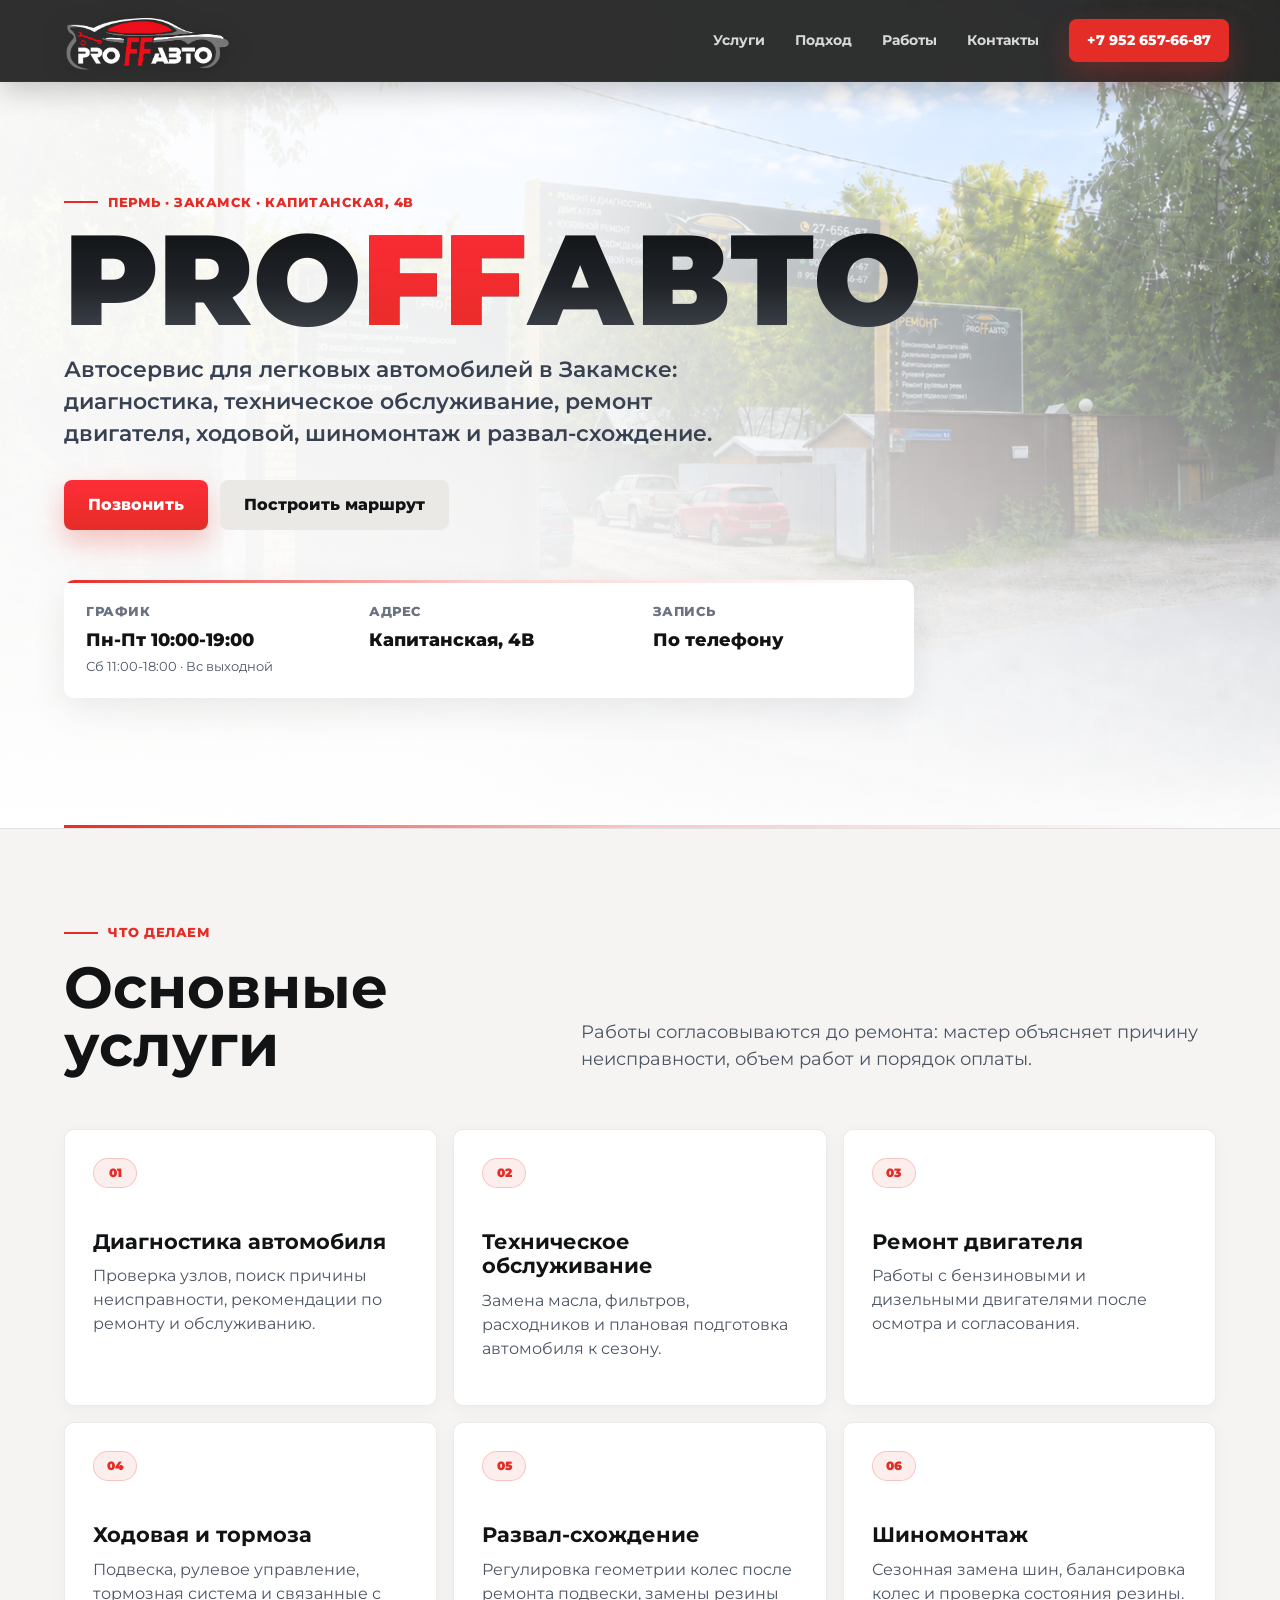
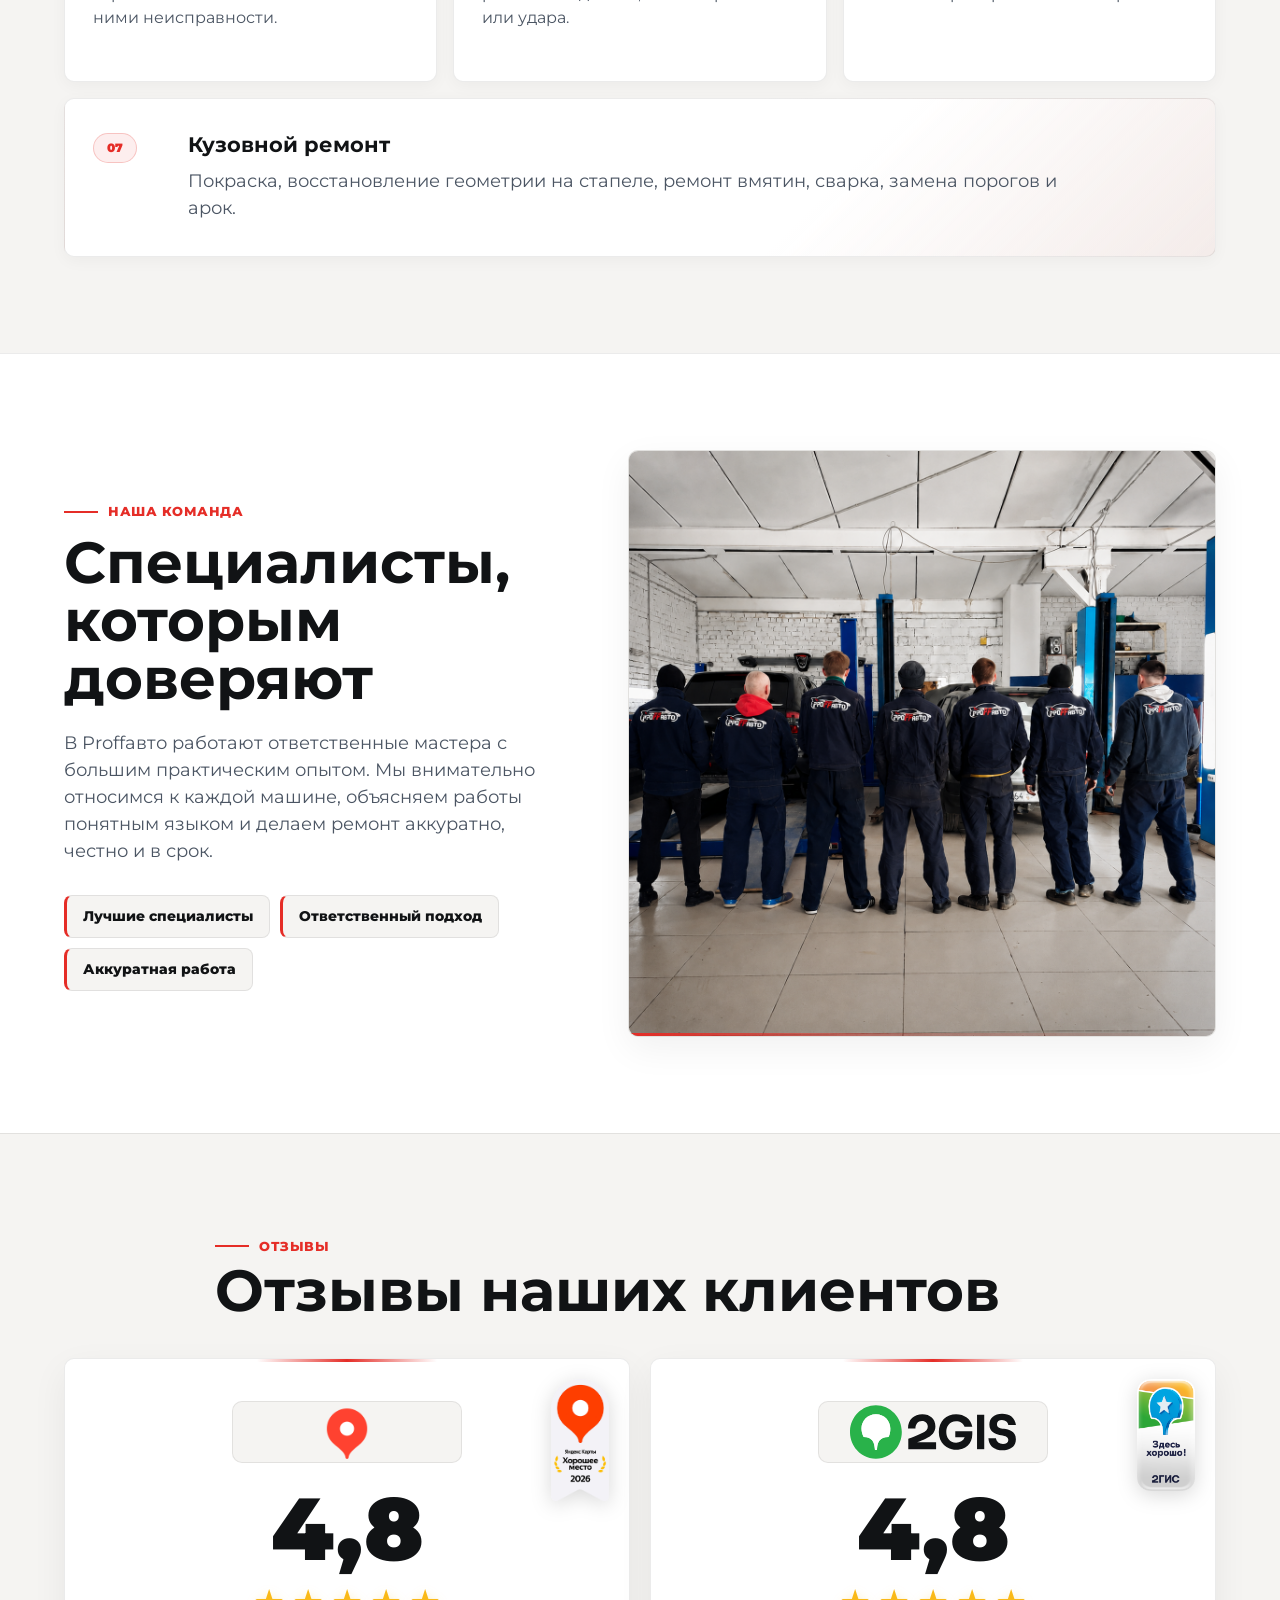
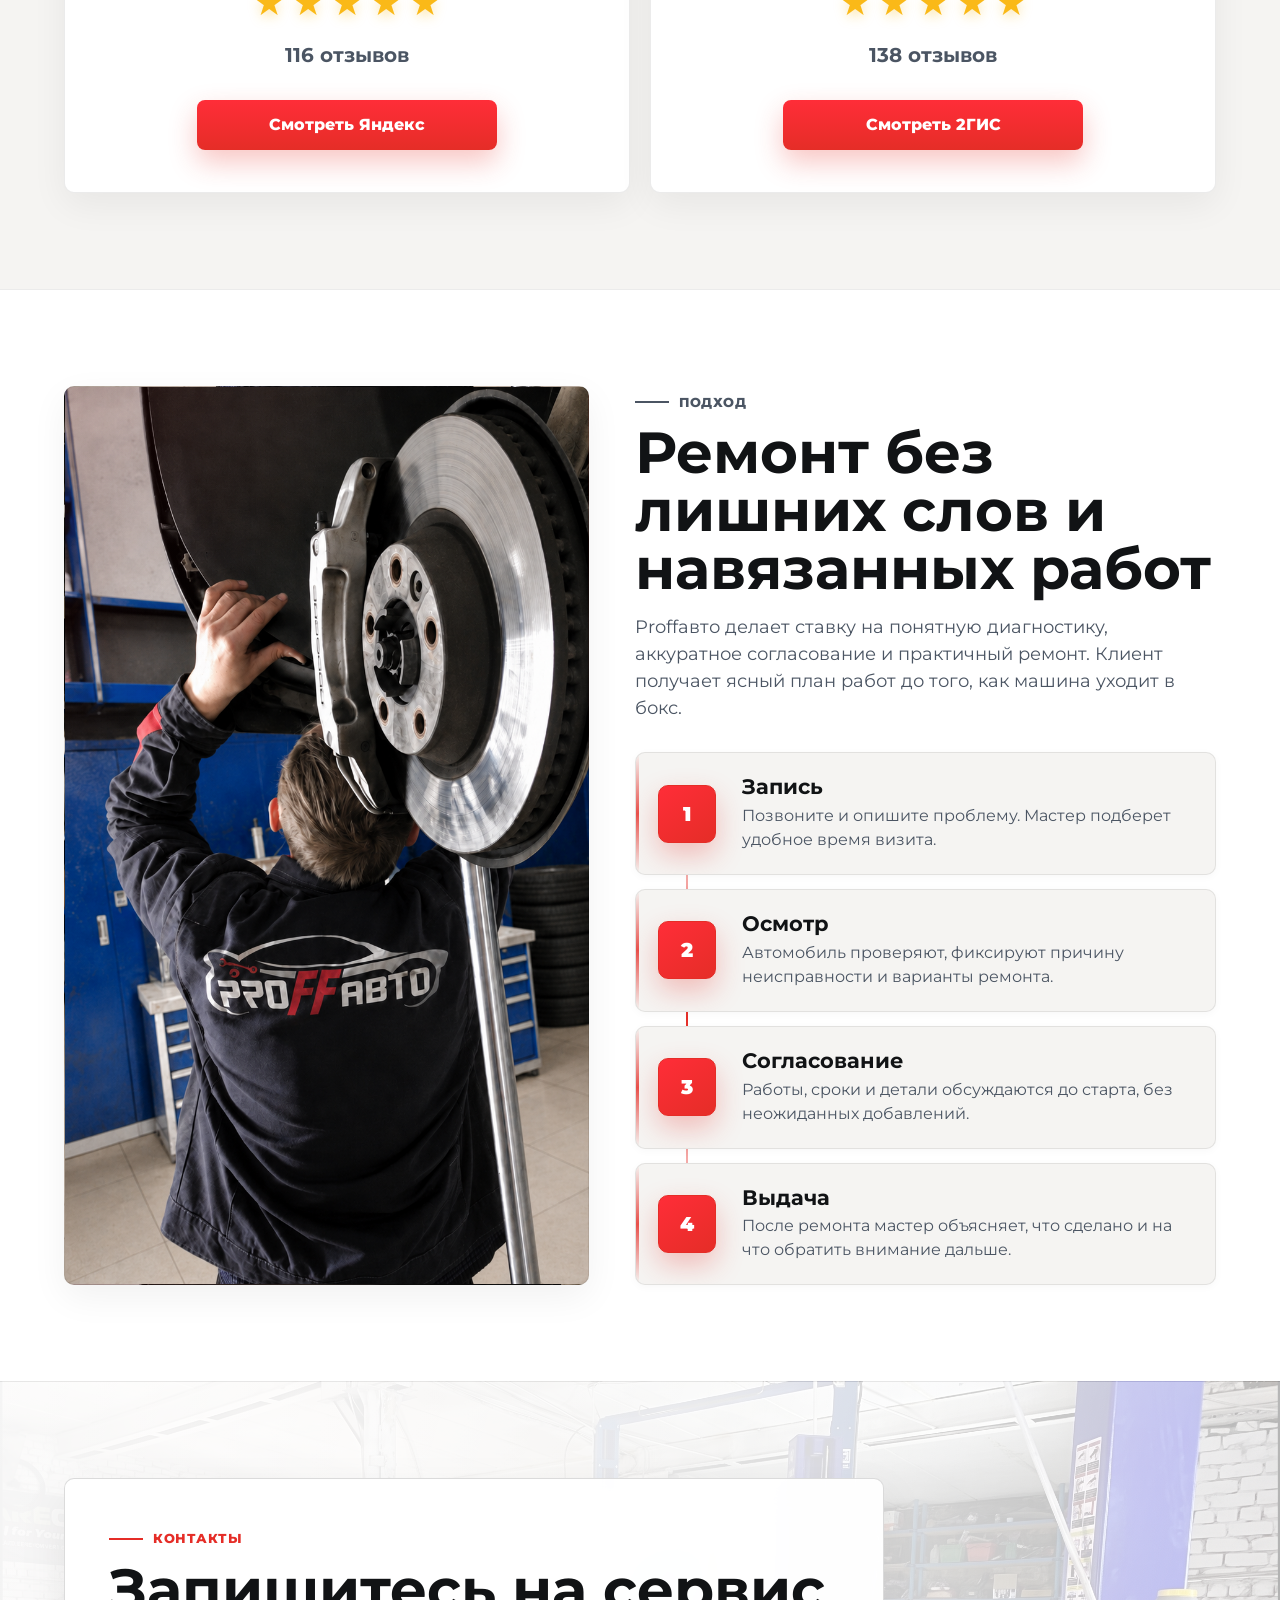
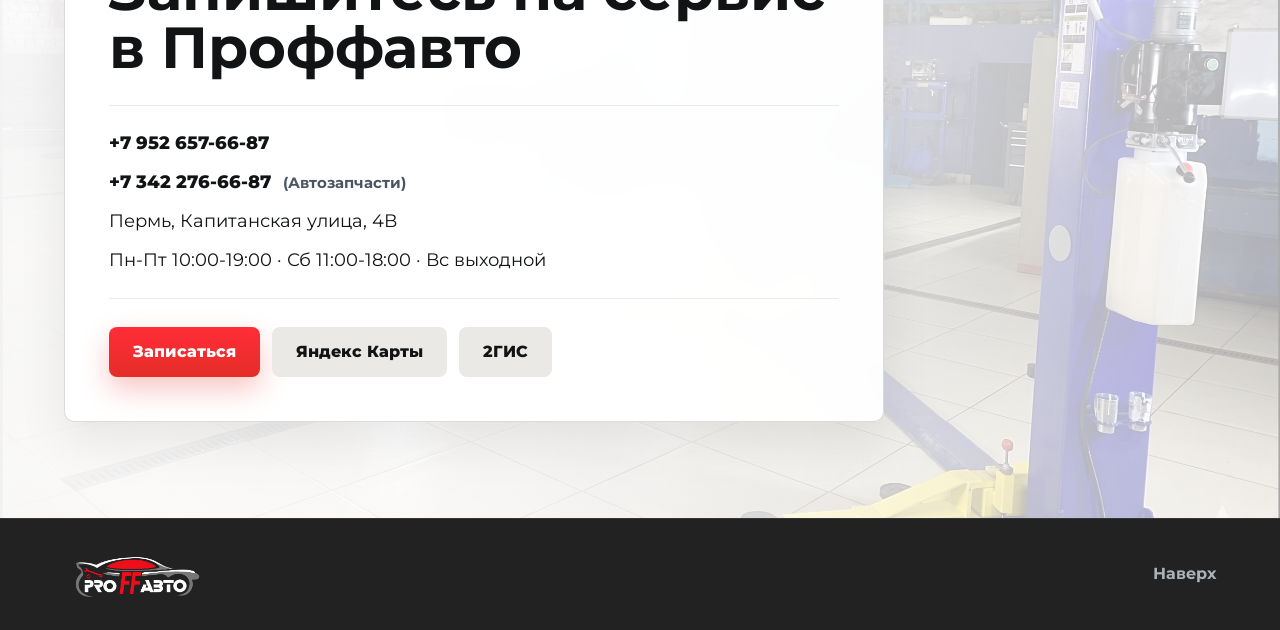
==== index.html @ 7d03cd02 "build: auto-update Yandex & 2GIS reviews" ====
<!DOCTYPE html>
<html lang="ru">
<head>
  <meta charset="UTF-8">
  <meta name="viewport" content="width=device-width, initial-scale=1.0">
  <meta name="description" content="Автосервис Proffавто в Закамске (ул. Капитанская, 4В). Диагностика, ТО, ремонт двигателя, ходовой, развал-схождение и шиномонтаж. Звоните: +7 952 657-66-87.">
  <meta name="theme-color" content="#222223">
  <link rel="preconnect" href="https://fonts.googleapis.com">
  <link rel="preconnect" href="https://fonts.gstatic.com" crossorigin>
  <link href="https://fonts.googleapis.com/css2?family=Montserrat:ital,wght@0,400;0,500;0,600;0,700;0,800;0,900;1,400&display=swap" rel="stylesheet">
  <link rel="preload" as="image" href="zaezd.png">
  <link rel="icon" type="image/png" sizes="512x512" href="favicon.png?v=2">
  <title>Proffавто – автосервис и ремонт автомобилей в Закамске, Пермь</title>
  <link rel="stylesheet" href="style.css?v=12">
</head>
<body>
  <header class="site-header" data-header>
    <a class="logo" href="#top" aria-label="Proffauto на главную">
      <img class="logo-image" src="logo-transparent.png" alt="Proffавто">
    </a>

    <button class="nav-toggle" type="button" aria-expanded="false" aria-controls="main-nav" data-nav-toggle>
      <span></span>
      <span></span>
      <span></span>
    </button>

    <nav class="main-nav" id="main-nav" data-nav>
      <a href="#services">Услуги</a>
      <a href="#about">Подход</a>
      <a href="works.html">Работы</a>
      <a href="#contacts">Контакты</a>
      <a class="nav-phone" href="tel:+79526576687">+7 952 657-66-87</a>
    </nav>
  </header>

  <main id="top">
    <section class="hero">
      <div class="hero-media" aria-hidden="true"></div>
      <div class="hero-overlay"></div>

      <div class="hero-content">
        <p class="eyebrow">Пермь · Закамск · Капитанская, 4В</p>
        <div class="hero-title" aria-hidden="true">PRO<span class="hero-ff">FF</span>АВТО</div>
        <h1 class="hero-lead">Автосервис для легковых автомобилей в Закамске: диагностика, техническое обслуживание, ремонт двигателя, ходовой, шиномонтаж и развал-схождение.</h1>

        <div class="hero-actions">
          <a class="btn btn-primary" href="tel:+79526576687">Позвонить</a>
          <a class="btn btn-secondary" href="https://yandex.com/maps/org/proffauto/19250466593/?ll=56.021358%2C58.025476&z=16" target="_blank" rel="noreferrer" aria-haspopup="dialog" aria-expanded="false" data-route-trigger>Построить маршрут</a>
        </div>

        <div class="hero-info" aria-label="Краткая информация">
          <div>
            <span>График</span>
            <strong>Пн-Пт 10:00-19:00</strong>
            <small>Сб 11:00-18:00 · Вс выходной</small>
          </div>
          <div>
            <span>Адрес</span>
            <strong>Капитанская, 4В</strong>
          </div>
          <div>
            <span>Запись</span>
            <strong>По телефону</strong>
          </div>
        </div>
      </div>
    </section>

    <section class="section services-section" id="services">
      <div class="section-heading">
        <p class="eyebrow">Что делаем</p>
        <h2>Основные услуги</h2>
        <p>Работы согласовываются до ремонта: мастер объясняет причину неисправности, объем работ и порядок оплаты.</p>
      </div>

      <div class="services-grid">
        <article class="service-card">
          <span class="service-number">01</span>
          <h3>Диагностика автомобиля</h3>
          <p>Проверка узлов, поиск причины неисправности, рекомендации по ремонту и обслуживанию.</p>
        </article>
        <article class="service-card">
          <span class="service-number">02</span>
          <h3>Техническое обслуживание</h3>
          <p>Замена масла, фильтров, расходников и плановая подготовка автомобиля к сезону.</p>
        </article>
        <article class="service-card">
          <span class="service-number">03</span>
          <h3>Ремонт двигателя</h3>
          <p>Работы с бензиновыми и дизельными двигателями после осмотра и согласования.</p>
        </article>
        <article class="service-card">
          <span class="service-number">04</span>
          <h3>Ходовая и тормоза</h3>
          <p>Подвеска, рулевое управление, тормозная система и связанные с ними неисправности.</p>
        </article>
        <article class="service-card">
          <span class="service-number">05</span>
          <h3>Развал-схождение</h3>
          <p>Регулировка геометрии колес после ремонта подвески, замены резины или удара.</p>
        </article>
        <article class="service-card">
          <span class="service-number">06</span>
          <h3>Шиномонтаж</h3>
          <p>Сезонная замена шин, балансировка колес и проверка состояния резины.</p>
        </article>
        <article class="service-card service-card-wide">
          <span class="service-number">07</span>
          <div class="service-content">
            <h3>Кузовной ремонт</h3>
            <p>Покраска, восстановление геометрии на стапеле, ремонт вмятин, сварка, замена порогов и арок.</p>
          </div>
        </article>
      </div>
    </section>

    <section class="section team-section" id="team">
      <div class="team-wrap">
        <div class="team-content">
          <p class="eyebrow">Наша команда</p>
          <h2>Специалисты, которым доверяют</h2>
          <p>В Proffавто работают ответственные мастера с большим практическим опытом. Мы внимательно относимся к каждой машине, объясняем работы понятным языком и делаем ремонт аккуратно, честно и в срок.</p>

          <div class="team-points" aria-label="Преимущества команды">
            <span>Лучшие специалисты</span>
            <span>Ответственный подход</span>
            <span>Аккуратная работа</span>
          </div>
        </div>

        <figure class="team-photo">
          <img src="команда.png" alt="Команда автосервиса Proffавто" loading="lazy" decoding="async">
        </figure>
      </div>
    </section>

    <section class="section reviews-section" id="reviews" aria-labelledby="reviews-title">
      <div class="section-heading compact">
        <p class="eyebrow">Отзывы</p>
        <h2 id="reviews-title">Отзывы наших клиентов</h2>
      </div>

      <div class="reviews-grid">
        <article class="review-card" data-review-card="yandex">
          <div class="good-place-badge" title="Хорошее место 2026 по версии Яндекс Карт">
            <img src="gutplace.png?v=1" alt="Хорошее место 2026" width="55" height="116" loading="lazy" decoding="async">
          </div>
          <div class="review-service yandex-logo" aria-label="Яндекс">
            <img src="yalogo.png" width="58" height="58" alt="Яндекс" loading="lazy" decoding="async">
          </div>
          <strong class="review-rating" data-review-rating>4,8</strong>
          <div class="review-stars" aria-label="Оценка 4,8 из 5" data-review-stars>
            <span>★</span>
            <span>★</span>
            <span>★</span>
            <span>★</span>
            <span>★</span>
          </div>
          <p data-review-count>116 отзывов</p>
          <a class="btn btn-primary" href="https://yandex.com/maps/org/proffauto/19250466593/?ll=56.021358%2C58.025476&z=16" target="_blank" rel="noreferrer">Смотреть Яндекс</a>
        </article>

        <article class="review-card" data-review-card="2gis">
          <div class="good-place-badge" title="Здесь хорошо 2ГИС">
            <img src="zdesgut.png?v=1" alt="Здесь хорошо 2ГИС" width="55" height="106" loading="lazy" decoding="async">
          </div>
          <div class="review-service two-gis-logo" aria-label="2ГИС">
            <img src="2gis.svg?v=2" width="190" height="62" alt="2ГИС" loading="lazy" decoding="async">
          </div>
          <strong class="review-rating" data-review-rating>4,8</strong>
          <div class="review-stars" aria-label="Оценка 4,9 из 5" data-review-stars>
            <span>★</span>
            <span>★</span>
            <span>★</span>
            <span>★</span>
            <span>★</span>
          </div>
          <p data-review-count>138 отзывов</p>
          <a class="btn btn-primary" href="https://go.2gis.com/cyw1y" target="_blank" rel="noreferrer">Смотреть 2ГИС</a>
        </article>
      </div>
    </section>

    <section class="section split-section" id="about">
      <div class="image-panel" aria-label="Рабочая зона автосервиса"></div>
      <div class="content-panel">
        <p class="eyebrow">Подход</p>
        <h2>Ремонт без лишних слов и навязанных работ</h2>
        <p>Proffавто делает ставку на понятную диагностику, аккуратное согласование и практичный ремонт. Клиент получает ясный план работ до того, как машина уходит в бокс.</p>

        <div class="steps">
          <div class="step">
            <span>1</span>
            <div>
              <h3>Запись</h3>
              <p>Позвоните и опишите проблему. Мастер подберет удобное время визита.</p>
            </div>
          </div>
          <div class="step">
            <span>2</span>
            <div>
              <h3>Осмотр</h3>
              <p>Автомобиль проверяют, фиксируют причину неисправности и варианты ремонта.</p>
            </div>
          </div>
          <div class="step">
            <span>3</span>
            <div>
              <h3>Согласование</h3>
              <p>Работы, сроки и детали обсуждаются до старта, без неожиданных добавлений.</p>
            </div>
          </div>
          <div class="step">
            <span>4</span>
            <div>
              <h3>Выдача</h3>
              <p>После ремонта мастер объясняет, что сделано и на что обратить внимание дальше.</p>
            </div>
          </div>
        </div>
      </div>
    </section>

    <section class="section contact-section" id="contacts">
      <div class="contact-card">
        <p class="eyebrow">Контакты</p>
        <h2>Запишитесь на сервис в Проффавто</h2>

        <div class="contact-lines">
          <a href="tel:+79526576687">+7 952 657-66-87</a>
          <span class="contact-phone-line">
            <a href="tel:+73422766687">+7 342 276-66-87</a>
            <span class="contact-phone-note">(Автозапчасти)</span>
          </span>
          <span>Пермь, Капитанская улица, 4В</span>
          <span>Пн-Пт 10:00-19:00 · Сб 11:00-18:00 · Вс выходной</span>
        </div>

        <div class="contact-actions">
          <a class="btn btn-primary" href="tel:+79526576687">Записаться</a>
          <a class="btn btn-secondary" href="https://yandex.com/maps/org/proffauto/19250466593/?ll=56.021358%2C58.025476&z=16" target="_blank" rel="noreferrer">Яндекс Карты</a>
          <a class="btn btn-secondary" href="https://go.2gis.com/cyw1y" target="_blank" rel="noreferrer">2ГИС</a>
        </div>
      </div>
    </section>
  </main>

  <div class="route-modal" hidden data-route-modal>
    <div class="route-backdrop" data-route-close></div>
    <section class="route-dialog" role="dialog" aria-modal="true" aria-labelledby="route-title" tabindex="-1" data-route-dialog>
      <button class="route-close" type="button" aria-label="Закрыть выбор карт" data-route-close>×</button>
      <p class="eyebrow">Маршрут</p>
      <h2 id="route-title">В каких картах построить маршрут?</h2>

      <div class="route-options">
        <a class="btn btn-secondary route-option" href="https://go.2gis.com/cyw1y" target="_blank" rel="noreferrer" data-route-link>2ГИС</a>
        <a class="btn btn-secondary route-option" href="https://yandex.com/maps/org/proffauto/19250466593/?ll=56.021358%2C58.025476&z=16" target="_blank" rel="noreferrer" data-route-link>Яндекс Карты</a>
      </div>
    </section>
  </div>

  <footer class="site-footer">
    <span class="footer-brand">
      <img src="logo-transparent.png" alt="Proffавто">
    </span>
    <a href="#top">Наверх</a>
  </footer>

  <script src="script.js"></script>
  <script src="tracker.js?v=2" defer></script>
</body>
</html>
---- style.css ----
/* ==========================================================================
   PROFFАВТО — Светлая тема (стилистика GrafitAuto / grafitauto.ru)
   ========================================================================== */

:root {
  --bg: #f5f4f2;
  --bg-2: #ffffff;
  --surface: rgba(255, 255, 255, 0.95);
  --surface-solid: #ffffff;
  --surface-2: #fcfbf9;
  --text: #111315;
  --muted: #4b5563;
  --muted-2: #6b7280;
  --line: rgba(0, 0, 0, 0.08);
  --line-strong: rgba(0, 0, 0, 0.14);
  --red: #e52d27;
  --red-dark: #c41f1a;
  --red-soft: rgba(229, 45, 39, 0.08);
  --yellow: #fab918;
  --highlight: #22252a;
  --steel: #64748b;
  --white-soft: #f8f9fa;
  --shadow: 0 12px 36px rgba(0, 0, 0, 0.06);
  --shadow-sm: 0 4px 16px rgba(0, 0, 0, 0.04);
  --shadow-red: 0 12px 28px rgba(229, 45, 39, 0.28);
  --button-radius: 8px;
  --card-radius: 10px;
  --max-width: 1320px;
}

* {
  box-sizing: border-box;
}

html {
  scroll-behavior: smooth;
  scroll-padding-top: 90px;
  overflow-x: hidden;
}

body {
  margin: 0;
  min-width: 320px;
  overflow-x: hidden;
  background-color: var(--bg);
  color: var(--text);
  font-family: 'Montserrat', Inter, Arial, Helvetica, sans-serif;
  line-height: 1.5;
  text-rendering: optimizeLegibility;
}

body.nav-open,
body.route-modal-open {
  overflow: hidden;
}

a {
  color: inherit;
  text-decoration: none;
}

button,
input,
textarea {
  font: inherit;
}

img {
  max-width: 100%;
}

/* ==========================================================================
   Шапка сайта (Site Header) — Темный графит в цвет футера (#222223)
   ========================================================================== */

.site-header {
  position: fixed;
  z-index: 20;
  top: 0;
  left: 0;
  right: 0;
  display: flex;
  align-items: center;
  justify-content: space-between;
  gap: 24px;
  min-height: 78px;
  padding: 10px clamp(18px, 4vw, 64px);
  background: rgba(34, 34, 35, 0.94);
  border-bottom: 1px solid #333436;
  backdrop-filter: blur(20px);
  -webkit-backdrop-filter: blur(20px);
  box-shadow: 0 8px 30px rgba(0, 0, 0, 0.22);
  transition: min-height 0.2s ease, border-color 0.2s ease, background 0.2s ease, box-shadow 0.2s ease;
}

.site-header.is-scrolled {
  min-height: 68px;
  background: rgba(30, 30, 31, 0.98);
  border-bottom-color: rgba(255, 255, 255, 0.12);
  box-shadow: 0 12px 36px rgba(0, 0, 0, 0.35);
}

.logo {
  display: inline-flex;
  align-items: center;
  min-width: max-content;
  outline-offset: 8px;
}

.logo-image {
  display: block;
  width: 184px;
  height: auto;
  filter: drop-shadow(0 4px 12px rgba(0, 0, 0, 0.3));
}

.main-nav {
  display: flex;
  align-items: center;
  gap: 30px;
  color: rgba(255, 255, 255, 0.82);
  font-size: 14px;
  font-weight: 700;
}

.main-nav a {
  position: relative;
  outline-offset: 8px;
  transition: color 0.18s ease;
}

.main-nav a:not(.nav-phone)::after {
  content: "";
  position: absolute;
  left: 0;
  right: 0;
  bottom: -9px;
  height: 2px;
  background: var(--red);
  transform: scaleX(0);
  transform-origin: left;
  transition: transform 0.2s ease;
}

.main-nav a:hover,
.main-nav a:focus-visible {
  color: #ffffff;
}

.main-nav a:not(.nav-phone):hover::after,
.main-nav a:not(.nav-phone):focus-visible::after {
  transform: scaleX(1);
}

.main-nav a.is-active,
.main-nav a.is-active:focus-visible {
  color: #ffffff;
}

.main-nav a.is-active:not(.nav-phone)::after {
  transform: scaleX(1);
}

.nav-phone {
  padding: 11px 18px;
  background: var(--red);
  border: none;
  border-radius: var(--button-radius);
  color: #ffffff;
  font-weight: 800;
  box-shadow: var(--shadow-red);
  transition: background 0.2s ease, transform 0.2s ease, box-shadow 0.2s ease;
}

.nav-phone:hover,
.nav-phone:focus-visible {
  background: var(--red-dark);
  color: #ffffff !important;
  transform: translateY(-1px);
  box-shadow: 0 8px 24px rgba(229, 45, 39, 0.4);
}

.nav-toggle {
  display: none;
  width: 44px;
  height: 44px;
  padding: 10px;
  background: rgba(255, 255, 255, 0.08);
  border: 1px solid rgba(255, 255, 255, 0.16);
  border-radius: 8px;
  cursor: pointer;
}

.nav-toggle span {
  display: block;
  height: 2px;
  margin: 5px 0;
  background: #ffffff;
  transition: transform 0.2s ease, opacity 0.2s ease;
}

/* ==========================================================================
   Первый экран (Hero)
   ========================================================================== */

.hero {
  position: relative;
  min-height: clamp(760px, 92vh, 980px);
  display: grid;
  align-items: end;
  overflow: hidden;
  padding: 118px clamp(18px, 5vw, 72px) 72px;
  background-color: #ffffff;
}

.hero-media,
.image-panel {
  background-color: #e5e7eb;
  background-image:
    linear-gradient(125deg, rgba(229, 45, 39, 0.1), transparent 30%),
    url("zaezd.png");
  background-position: center;
  background-size: cover;
}

.image-panel {
  background-image:
    linear-gradient(125deg, rgba(229, 45, 39, 0.1), transparent 30%),
    url("work.jpeg");
}

.hero-media {
  position: absolute;
  inset: 0;
  transform: scale(1.03);
  filter: contrast(1.04) brightness(1.02);
}

.hero-overlay {
  position: absolute;
  inset: 0;
  background:
    linear-gradient(100deg, rgba(255, 255, 255, 0.97) 0%, rgba(255, 255, 255, 0.92) 42%, rgba(255, 255, 255, 0.5) 82%, rgba(255, 255, 255, 0.28) 100%),
    linear-gradient(0deg, rgba(255, 255, 255, 0.96) 0%, rgba(255, 255, 255, 0.5) 30%, transparent 65%);
}

.hero::before {
  display: none;
}

.hero::after {
  content: "";
  position: absolute;
  left: clamp(18px, 5vw, 72px);
  right: clamp(18px, 5vw, 72px);
  bottom: 0;
  height: 3px;
  background: linear-gradient(90deg, var(--red), rgba(229, 45, 39, 0.25), transparent);
}

.hero-content {
  position: relative;
  z-index: 1;
  width: min(930px, 100%);
  transform: translateY(-58px);
}

.eyebrow {
  display: inline-flex;
  align-items: center;
  gap: 10px;
  margin: 0 0 14px;
  color: var(--red);
  font-size: 13px;
  font-weight: 800;
  letter-spacing: 0.5px;
  line-height: 1.2;
  text-transform: uppercase;
}

.eyebrow::before {
  content: "";
  width: 34px;
  height: 2px;
  background: currentColor;
}

h1,
h2,
h3,
p {
  margin-top: 0;
}

.hero-title {
  margin-bottom: 20px;
  font-size: 128px;
  font-weight: 900;
  line-height: 0.86;
  letter-spacing: 0;
  text-transform: uppercase;
  background: linear-gradient(180deg, #111315 0%, #202429 55%, #3d4349 100%);
  background-clip: text;
  -webkit-background-clip: text;
  color: transparent;
  -webkit-text-fill-color: transparent;
  text-shadow: none;
}

.hero-title .hero-ff {
  background: linear-gradient(180deg, #ff2a37 0%, var(--red) 100%);
  background-clip: text;
  -webkit-background-clip: text;
  color: transparent;
  -webkit-text-fill-color: transparent;
}

h2 {
  margin-bottom: 16px;
  color: var(--text);
  font-size: 58px;
  line-height: 1;
  letter-spacing: 0;
  overflow-wrap: break-word;
}

h3 {
  margin-bottom: 10px;
  color: var(--text);
  font-size: 21px;
  line-height: 1.18;
  letter-spacing: 0;
}

.hero-lead {
  width: min(700px, 100%);
  margin-bottom: 30px;
  color: #374151;
  font-size: 22px;
  font-weight: 600;
  line-height: 1.45;
}

.hero-actions,
.contact-actions {
  display: flex;
  flex-wrap: wrap;
  gap: 12px;
}

/* ==========================================================================
   Кнопки (Buttons)
   ========================================================================== */

.btn {
  position: relative;
  display: inline-flex;
  align-items: center;
  justify-content: center;
  min-height: 50px;
  padding: 13px 24px;
  overflow: hidden;
  border: none;
  border-radius: var(--button-radius);
  cursor: pointer;
  font-weight: 800;
  isolation: isolate;
  outline: none;
  transition: transform 0.18s ease, background 0.18s ease, box-shadow 0.18s ease, color 0.18s ease;
}

.btn::before {
  content: "";
  position: absolute;
  z-index: -1;
  inset: 0;
  background: linear-gradient(110deg, transparent 0%, rgba(255, 255, 255, 0.28) 48%, transparent 100%);
  transform: translateX(-115%);
  transition: transform 0.45s ease;
}

.btn:hover,
.btn:focus-visible {
  transform: translateY(-2px);
}

.btn:hover::before,
.btn:focus-visible::before {
  transform: translateX(115%);
}

.btn-primary {
  border: none;
  background: linear-gradient(180deg, #ff2d38, var(--red));
  color: #ffffff;
  box-shadow: var(--shadow-red);
}

.btn-primary:hover,
.btn-primary:focus-visible {
  border: none;
  background: linear-gradient(180deg, #ff3c46, var(--red-dark));
  box-shadow: 0 16px 36px rgba(229, 45, 39, 0.35);
  color: #ffffff;
}

.btn-secondary {
  border: none;
  background: #ebe9e5;
  color: #111315;
  box-shadow: none;
}

.btn-secondary:hover,
.btn-secondary:focus-visible {
  border: none;
  color: var(--red);
  background: #e2e0dc;
  box-shadow: 0 4px 14px rgba(0, 0, 0, 0.08);
}

.hero-info {
  position: relative;
  display: grid;
  grid-template-columns: repeat(3, minmax(0, 1fr));
  gap: 0;
  width: min(850px, 100%);
  margin-top: 50px;
  overflow: hidden;
  border: none;
  border-radius: var(--card-radius);
  background: #ffffff;
  box-shadow: 0 12px 36px rgba(0, 0, 0, 0.08);
}

.hero-info::before {
  content: "";
  position: absolute;
  z-index: 2;
  top: 0;
  left: 0;
  right: 0;
  height: 3px;
  background: linear-gradient(90deg, var(--red), rgba(229, 45, 39, 0.2), transparent);
}

.hero-info div {
  min-height: 100px;
  padding: 22px;
  background: #ffffff;
}

.hero-info span {
  display: block;
  color: var(--muted-2);
  font-size: 13px;
  font-weight: 800;
  text-transform: uppercase;
  letter-spacing: 0.5px;
}

.hero-info strong {
  display: block;
  margin-top: 6px;
  color: var(--text);
  font-size: 18px;
  font-weight: 800;
}

.hero-info small {
  display: block;
  margin-top: 4px;
  color: var(--muted);
  font-size: 13px;
  line-height: 1.35;
}

/* ==========================================================================
   Секции и типографика
   ========================================================================== */

.section {
  position: relative;
  padding: 96px clamp(18px, 5vw, 72px);
}

.section-heading,
.services-grid,
.team-wrap,
.reviews-grid,
.work-comparison {
  width: min(var(--max-width), 100%);
  margin-right: auto;
  margin-left: auto;
}

.section-heading {
  display: grid;
  grid-template-columns: minmax(220px, 0.82fr) minmax(300px, 1.18fr);
  gap: 28px 76px;
  align-items: end;
  margin-bottom: 38px;
}

.section-heading .eyebrow {
  grid-column: 1 / -1;
  margin-bottom: -10px;
}

.section-heading p:not(.eyebrow) {
  color: var(--muted);
  font-size: 18px;
}

.section-heading.compact {
  display: block;
  width: min(850px, 100%);
}

.section-heading.compact .eyebrow {
  margin-bottom: 8px;
}

/* ==========================================================================
   Секция услуг (Services)
   ========================================================================== */

.services-section {
  background-color: var(--bg);
  border-top: 1px solid var(--line);
}

.services-section > *,
.reviews-section > * {
  position: relative;
  z-index: 1;
}

.services-grid {
  display: grid;
  grid-template-columns: repeat(3, minmax(0, 1fr));
  gap: 16px;
}

.service-card {
  position: relative;
  min-height: 260px;
  overflow: hidden;
  padding: 28px;
  background: #ffffff;
  border: 1px solid var(--line);
  border-radius: var(--card-radius);
  box-shadow: var(--shadow-sm);
  transition: transform 0.18s ease, border-color 0.18s ease, box-shadow 0.18s ease;
}

.service-card::before {
  content: "";
  position: absolute;
  top: 0;
  left: 0;
  right: 0;
  height: 3px;
  background: linear-gradient(90deg, var(--red), rgba(229, 45, 39, 0.2), transparent);
  opacity: 0;
  transition: opacity 0.18s ease;
}

.service-card:hover {
  transform: translateY(-4px);
  border-color: rgba(229, 45, 39, 0.35);
  box-shadow: 0 14px 38px rgba(0, 0, 0, 0.08);
}

.service-card:hover::before {
  opacity: 1;
}

.service-number {
  position: relative;
  z-index: 1;
  display: inline-grid;
  place-items: center;
  min-width: 44px;
  height: 30px;
  margin-bottom: 42px;
  color: var(--red);
  background: var(--red-soft);
  border: 1px solid rgba(229, 45, 39, 0.22);
  border-radius: 999px;
  font-size: 12px;
  font-weight: 900;
}

.service-card h3,
.service-card p,
.service-card .service-content {
  position: relative;
  z-index: 1;
}

.service-card p,
.content-panel p,
.step p {
  color: var(--muted);
}

.service-card-wide {
  grid-column: 1 / -1;
  display: grid;
  grid-template-columns: auto minmax(0, 1fr);
  gap: clamp(22px, 4vw, 54px);
  align-items: start;
  min-height: 0;
  padding-block: 34px;
  background: linear-gradient(135deg, #ffffff 65%, rgba(229, 45, 39, 0.04) 100%);
  border: 1px solid var(--line);
}

.service-card-wide .service-number {
  margin-bottom: 0;
}

.service-card-wide .service-content {
  max-width: 920px;
}

.service-card-wide p {
  margin-bottom: 0;
  font-size: 18px;
}

/* ==========================================================================
   Секция команды (Team)
   ========================================================================== */

.team-section {
  overflow: hidden;
  background-color: #ffffff;
  border-top: 1px solid var(--line);
}

.team-section > * {
  position: relative;
  z-index: 1;
}

.team-wrap {
  display: grid;
  grid-template-columns: minmax(300px, 0.92fr) minmax(360px, 1.08fr);
  gap: clamp(26px, 5vw, 72px);
  align-items: center;
}

.team-content {
  max-width: 640px;
}

.team-content h2 {
  margin-bottom: 22px;
}

.team-content > p:not(.eyebrow) {
  margin-bottom: 30px;
  color: var(--muted);
  font-size: 18px;
}

.team-points {
  display: flex;
  flex-wrap: wrap;
  gap: 10px;
}

.team-points span {
  display: inline-flex;
  align-items: center;
  min-height: 42px;
  padding: 10px 16px;
  background: var(--bg);
  border: 1px solid var(--line);
  border-left: 3px solid var(--red);
  border-radius: var(--button-radius);
  color: var(--text);
  font-size: 14px;
  font-weight: 800;
}

.team-photo {
  position: relative;
  min-height: 520px;
  margin: 0;
  overflow: hidden;
  background: var(--bg);
  border: 1px solid var(--line);
  border-radius: var(--card-radius);
  box-shadow: var(--shadow);
}

.team-photo::before {
  content: "";
  position: absolute;
  z-index: 1;
  inset: 0;
  background: linear-gradient(0deg, rgba(0, 0, 0, 0.15) 0%, transparent 40%);
  pointer-events: none;
}

.team-photo::after {
  content: "";
  position: absolute;
  z-index: 2;
  left: 0;
  right: 0;
  bottom: 0;
  height: 3px;
  background: linear-gradient(90deg, var(--red), rgba(229, 45, 39, 0.2), transparent);
}

.team-photo img {
  display: block;
  width: 100%;
  height: 100%;
  min-height: 520px;
  object-fit: cover;
}

/* ==========================================================================
   Секция отзывов (Reviews)
   ========================================================================== */

.reviews-section {
  background-color: var(--bg);
  border-top: 1px solid var(--line);
}

.reviews-grid {
  display: grid;
  grid-template-columns: repeat(2, minmax(0, 1fr));
  gap: 20px;
}

.review-card {
  position: relative;
  display: grid;
  justify-items: center;
  align-content: center;
  min-height: 405px;
  overflow: hidden;
  padding: clamp(26px, 4vw, 42px);
  background: #ffffff;
  border: 1px solid var(--line);
  border-radius: var(--card-radius);
  box-shadow: var(--shadow);
  text-align: center;
}

.review-card::before {
  content: "";
  position: absolute;
  top: 0;
  left: 50%;
  width: 180px;
  height: 3px;
  background: linear-gradient(90deg, transparent, var(--red), transparent);
  transform: translateX(-50%);
}

.good-place-badge {
  position: absolute;
  top: 20px;
  right: 20px;
  width: 58px;
  height: auto;
  z-index: 10;
  filter: drop-shadow(0 4px 10px rgba(0, 0, 0, 0.15));
  transition: transform 0.3s cubic-bezier(0.34, 1.56, 0.64, 1), filter 0.3s ease;
  cursor: pointer;
}

.good-place-badge:hover {
  transform: translateY(-3px) scale(1.08);
  filter: drop-shadow(0 8px 18px rgba(252, 60, 0, 0.3));
}

[data-review-card="2gis"] .good-place-badge:hover {
  filter: drop-shadow(0 8px 18px rgba(24, 193, 99, 0.3));
}

.good-place-badge img {
  display: block;
  width: 100%;
  height: auto;
  object-fit: contain;
}

.review-service {
  display: inline-flex;
  align-items: center;
  justify-content: center;
  width: 230px;
  max-width: 78%;
  height: 62px;
  margin-bottom: 26px;
  overflow: hidden;
  background: var(--bg);
  border: 1px solid var(--line);
  border-radius: var(--card-radius);
}

.review-service img {
  display: block;
  width: auto;
  height: 100%;
  max-width: 100%;
  object-fit: contain;
}

.yandex-logo img {
  width: 54px;
  height: 54px;
  max-width: 54px;
  max-height: 54px;
}

.two-gis-logo img {
  width: 182px;
  height: auto;
  max-height: 54px;
}

.review-rating {
  margin-bottom: 16px;
  color: var(--text);
  font-size: 88px;
  line-height: 0.9;
  font-weight: 900;
  text-shadow: none;
}

.review-stars {
  display: flex;
  gap: 7px;
  margin-bottom: 20px;
  color: var(--yellow);
  font-size: 36px;
  line-height: 1;
  text-shadow: 0 4px 12px rgba(250, 185, 24, 0.35);
}

.review-card p {
  margin-bottom: 30px;
  color: var(--muted);
  font-size: 20px;
  font-weight: 700;
}

.review-card .btn {
  width: min(300px, 100%);
}

/* ==========================================================================
   Секция «Подход» (Split / Steps)
   ========================================================================== */

.split-section {
  display: grid;
  grid-template-columns: minmax(320px, 0.95fr) minmax(320px, 1.05fr);
  gap: 46px;
  align-items: stretch;
  background-color: #ffffff;
  border-top: 1px solid var(--line);
}

.image-panel {
  min-height: 650px;
  border: 1px solid var(--line);
  border-radius: var(--card-radius);
  background-position: center left;
  box-shadow: var(--shadow);
}

.content-panel {
  align-self: center;
  max-width: 680px;
}

.content-panel > p:not(.eyebrow) {
  margin-bottom: 30px;
  font-size: 18px;
  color: var(--muted);
}

.steps {
  display: grid;
  position: relative;
  gap: 14px;
}

.steps::before {
  content: "";
  position: absolute;
  top: 28px;
  bottom: 28px;
  left: 51px;
  width: 2px;
  background: linear-gradient(180deg, rgba(229, 45, 39, 0), var(--red), rgba(229, 45, 39, 0));
}

.step {
  position: relative;
  display: grid;
  grid-template-columns: 66px 1fr;
  gap: 18px;
  align-items: center;
  min-height: 118px;
  overflow: hidden;
  padding: 22px 24px 22px 22px;
  background: var(--bg);
  border: 1px solid var(--line);
  border-radius: var(--card-radius);
  box-shadow: 0 2px 8px rgba(0, 0, 0, 0.03);
  transition: transform 0.18s ease, border-color 0.18s ease, box-shadow 0.18s ease;
}

.step::before {
  content: "";
  position: absolute;
  inset: 0 auto 0 0;
  width: 3px;
  background: linear-gradient(180deg, transparent, var(--red), transparent);
  opacity: 0.82;
}

.step:hover {
  transform: translateY(-2px);
  border-color: rgba(229, 45, 39, 0.34);
  box-shadow: 0 8px 24px rgba(0, 0, 0, 0.06);
}

.step span {
  position: relative;
  z-index: 1;
  display: grid;
  place-items: center;
  width: 58px;
  height: 58px;
  background: linear-gradient(145deg, #ff2d38, var(--red));
  border: 1px solid var(--red);
  border-radius: var(--card-radius);
  color: #ffffff;
  font-size: 20px;
  font-weight: 900;
  box-shadow: var(--shadow-red);
}

.step div {
  position: relative;
  z-index: 1;
}

.step h3,
.step p {
  margin-bottom: 0;
}

.step h3 {
  margin-bottom: 4px;
}

/* ==========================================================================
   Секция работ (Works: До / После)
   ========================================================================== */

.works-section {
  background:
    repeating-linear-gradient(135deg, rgba(0, 0, 0, 0.02) 0 1px, transparent 1px 18px),
    linear-gradient(180deg, #f5f4f2 0%, #ebeae6 52%, #f5f4f2 100%);
  color: var(--text);
  padding-top: 76px;
  padding-bottom: 76px;
  border-top: 1px solid var(--line);
}

.works-section .eyebrow {
  color: var(--red);
}

.works-section .section-heading p {
  color: var(--muted);
}

.work-comparison {
  --position: 50%;
  position: relative;
  width: min(1040px, 100%);
  max-height: 680px;
  aspect-ratio: 1195 / 896;
  overflow: hidden;
  isolation: isolate;
  border: 1px solid rgba(0, 0, 0, 0.12);
  border-radius: var(--card-radius);
  background: #111;
  box-shadow: 0 20px 50px rgba(0, 0, 0, 0.14);
}

.work-comparison::before {
  content: "";
  position: absolute;
  z-index: 2;
  inset: 0;
  border: 1px solid rgba(255, 255, 255, 0.28);
  pointer-events: none;
}

.comparison-image {
  position: absolute;
  inset: 0;
  display: block;
  width: 100%;
  height: 100%;
  object-fit: cover;
  pointer-events: none;
  user-select: none;
}

.comparison-after {
  clip-path: inset(0 0 0 var(--position));
}

.comparison-label {
  position: absolute;
  z-index: 3;
  top: 18px;
  display: inline-flex;
  align-items: center;
  min-height: 34px;
  padding: 7px 14px;
  background: rgba(17, 19, 21, 0.82);
  border: 1px solid rgba(255, 255, 255, 0.28);
  border-radius: var(--card-radius);
  color: #ffffff;
  font-size: 13px;
  font-weight: 800;
  text-transform: uppercase;
  backdrop-filter: blur(12px);
}

.comparison-label-before {
  left: 18px;
}

.comparison-label-after {
  right: 18px;
  background: rgba(229, 45, 39, 0.92);
}

.comparison-divider {
  position: absolute;
  z-index: 4;
  top: 0;
  bottom: 0;
  left: var(--position);
  width: 0;
  pointer-events: none;
}

.comparison-divider::before {
  content: "";
  position: absolute;
  top: 0;
  bottom: 0;
  left: -1px;
  width: 3px;
  background: #ffffff;
  box-shadow: 0 0 0 1px rgba(0, 0, 0, 0.18), 0 0 18px rgba(0, 0, 0, 0.4);
}

.comparison-handle {
  position: absolute;
  top: 50%;
  left: 0;
  display: grid;
  place-items: center;
  width: 54px;
  height: 54px;
  background: linear-gradient(180deg, #ff2631, var(--red));
  border: 3px solid #ffffff;
  border-radius: 50%;
  box-shadow: 0 12px 30px rgba(0, 0, 0, 0.3);
  transform: translate(-50%, -50%);
}

.comparison-handle::before,
.comparison-handle::after {
  content: "";
  position: absolute;
  width: 10px;
  height: 10px;
  border-top: 3px solid #ffffff;
  border-left: 3px solid #ffffff;
}

.comparison-handle::before {
  transform: translateX(-7px) rotate(-45deg);
}

.comparison-handle::after {
  transform: translateX(7px) rotate(135deg);
}

.comparison-range {
  position: absolute;
  z-index: 5;
  inset: 0;
  width: 100%;
  height: 100%;
  margin: 0;
  opacity: 0;
  cursor: ew-resize;
}

/* Стили отдельной страницы работ */
.works-page-section {
  padding-top: clamp(100px, 12vw, 130px);
  padding-bottom: 72px;
}

.works-page-header {
  width: min(var(--max-width), 100%);
  margin-left: auto;
  margin-right: auto;
  margin-bottom: 30px;
}

.breadcrumbs {
  display: inline-flex;
  align-items: center;
  gap: 8px;
  font-size: 13px;
  font-weight: 600;
  color: var(--muted-2);
  margin-bottom: 18px;
}

.breadcrumbs a {
  color: var(--muted);
  transition: color 0.16s ease;
}

.breadcrumbs a:hover {
  color: var(--red);
}

.breadcrumbs .sep {
  opacity: 0.45;
  user-select: none;
}

.breadcrumbs .current {
  color: var(--text);
}

.work-details-card {
  width: min(1040px, 100%);
  margin: 36px auto 0;
  background: var(--surface-solid);
  border: none;
  border-radius: var(--card-radius);
  padding: clamp(20px, 3.5vw, 36px);
  box-shadow: var(--shadow-sm);
}

.work-details-header {
  display: flex;
  flex-wrap: wrap;
  align-items: flex-start;
  justify-content: space-between;
  gap: 16px;
  margin-bottom: 20px;
  padding-bottom: 0;
  border-bottom: none;
}

.work-meta-tag {
  display: inline-block;
  font-size: 12px;
  font-weight: 700;
  text-transform: uppercase;
  letter-spacing: 0.08em;
  color: var(--red);
  margin-bottom: 6px;
}

.work-details-title {
  font-size: clamp(20px, 2.5vw, 24px);
  font-weight: 800;
  color: var(--text);
  margin: 0;
  line-height: 1.3;
}

.work-status-badge {
  display: inline-flex;
  align-items: center;
  gap: 6px;
  padding: 6px 14px;
  background: rgba(34, 197, 94, 0.1);
  color: #16a34a;
  border: none;
  border-radius: 999px;
  font-size: 12px;
  font-weight: 700;
  white-space: nowrap;
}

.work-status-badge::before {
  content: "";
  width: 7px;
  height: 7px;
  border-radius: 50%;
  background: #16a34a;
}

.work-details-desc {
  font-size: 15px;
  line-height: 1.6;
  color: var(--muted);
  margin: 0 0 24px;
}

.work-specs-grid {
  display: grid;
  grid-template-columns: repeat(auto-fit, minmax(260px, 1fr));
  gap: 16px;
}

.work-spec-item {
  display: flex;
  align-items: center;
  gap: 16px;
  padding: 18px 20px;
  background: #f5f4f2;
  border: none;
  border-radius: 14px;
}

.work-spec-icon {
  display: inline-flex;
  align-items: center;
  justify-content: center;
  width: 44px;
  height: 52px;
  min-width: 44px;
  background: var(--red);
  border-radius: 12px;
  color: #ffffff;
  flex-shrink: 0;
}

.work-spec-icon svg {
  display: block;
  width: 24px;
  height: 24px;
  stroke: #ffffff;
  fill: none;
  stroke-width: 2;
  stroke-linecap: round;
  stroke-linejoin: round;
}

.work-spec-item strong {
  display: block;
  font-size: 14px;
  font-weight: 700;
  color: var(--text);
  margin-bottom: 4px;
}

.work-spec-item p {
  margin: 0;
  font-size: 13px;
  line-height: 1.45;
  color: var(--muted-2);
}

/* ==========================================================================
   Секция контактов (Contacts)
   ========================================================================== */

.contact-section {
  display: grid;
  min-height: 620px;
  align-items: center;
  background:
    linear-gradient(105deg, rgba(255, 255, 255, 0.96), rgba(255, 255, 255, 0.9) 48%, rgba(255, 255, 255, 0.65)),
    url("offer.png");
  background-position: center;
  background-size: cover;
  border-top: 1px solid var(--line);
}

.contact-card {
  width: min(820px, 100%);
  padding: clamp(24px, 4vw, 44px);
  background: rgba(255, 255, 255, 0.95);
  border: 1px solid var(--line-strong);
  border-radius: var(--card-radius);
  box-shadow: 0 20px 50px rgba(0, 0, 0, 0.08);
  backdrop-filter: blur(18px);
}

.contact-lines {
  display: grid;
  gap: 12px;
  margin: 28px 0;
  padding: 24px 0;
  color: var(--text);
  border-top: 1px solid var(--line);
  border-bottom: 1px solid var(--line);
  font-size: 18px;
}

.contact-lines a {
  color: var(--text);
  font-weight: 800;
  transition: color 0.18s ease;
}

.contact-phone-line {
  display: inline-flex;
  align-items: baseline;
  gap: 12px;
  flex-wrap: wrap;
}

.contact-phone-note {
  color: var(--muted);
  font-size: 15px;
  font-weight: 700;
}

.contact-lines a:hover,
.contact-lines a:focus-visible {
  color: var(--red);
  text-decoration: underline;
  text-decoration-color: var(--red);
  text-underline-offset: 5px;
}

/* ==========================================================================
   Модальное окно маршрута (Route Modal)
   ========================================================================== */

.route-modal {
  position: fixed;
  z-index: 60;
  inset: 0;
  display: grid;
  place-items: center;
  padding: clamp(18px, 4vw, 52px);
}

.route-modal[hidden] {
  display: none;
}

.route-backdrop {
  position: absolute;
  inset: 0;
  background: rgba(17, 19, 21, 0.55);
  backdrop-filter: blur(14px);
}

.route-dialog {
  position: relative;
  z-index: 1;
  width: min(520px, 100%);
  padding: clamp(24px, 4vw, 34px);
  background: #ffffff;
  border: 1px solid var(--line-strong);
  border-radius: var(--card-radius);
  box-shadow: 0 24px 60px rgba(0, 0, 0, 0.16);
  outline: none;
}

.route-dialog::before {
  content: "";
  position: absolute;
  top: 0;
  left: 0;
  right: 0;
  height: 3px;
  background: linear-gradient(90deg, var(--red), rgba(229, 45, 39, 0.2), transparent);
}

.route-dialog .eyebrow {
  margin-bottom: 10px;
}

.route-dialog h2 {
  max-width: 410px;
  margin-bottom: 24px;
  font-size: 34px;
  line-height: 1.06;
}

.route-close {
  position: absolute;
  top: 16px;
  right: 16px;
  display: grid;
  place-items: center;
  width: 42px;
  height: 42px;
  padding: 0;
  background: #f0efe8;
  border: none;
  border-radius: 8px;
  color: var(--text);
  cursor: pointer;
  font-size: 28px;
  line-height: 1;
  transition: transform 0.18s ease, background 0.18s ease, color 0.18s ease;
}

.route-close:hover,
.route-close:focus-visible {
  transform: translateY(-2px);
  background: #e5e3dc;
  color: var(--red);
}

.route-options {
  display: grid;
  gap: 12px;
}

.route-option {
  justify-content: space-between;
  min-height: 60px;
  padding-inline: 20px;
  background: #f0efe8;
  border: none;
  color: var(--text);
}

.route-option:hover {
  background: #e5e3dc;
  border: none;
  color: var(--red);
}

.route-option::after {
  content: "";
  flex: 0 0 auto;
  width: 10px;
  height: 10px;
  margin-left: 16px;
  border-top: 2px solid currentColor;
  border-right: 2px solid currentColor;
  transform: rotate(45deg);
}

/* ==========================================================================
   Подвал сайта (Site Footer) — Темный графит в стиле GrafitAuto (.main_footer)
   ========================================================================== */

.site-footer {
  display: flex;
  align-items: center;
  justify-content: space-between;
  gap: 16px;
  padding: 32px clamp(18px, 5vw, 72px);
  background: #222223;
  border-top: 1px solid #333436;
  color: #8d8d8d;
}

.site-footer a {
  color: #abb3b8;
  font-weight: 700;
  transition: color 0.2s ease;
}

.site-footer a:hover {
  color: #ffffff;
}

.footer-brand {
  display: inline-flex;
  align-items: center;
}

.footer-brand img {
  display: block;
  width: 140px;
  height: auto;
}

/* ==========================================================================
   Анимации
   ========================================================================== */

@media (prefers-reduced-motion: no-preference) {
  .hero-media {
    animation: hero-drift 18s ease-in-out infinite alternate;
  }

  .reveal-ready .service-card,
  .reveal-ready .review-card,
  .reveal-ready .image-panel,
  .reveal-ready .content-panel,
  .reveal-ready .team-content,
  .reveal-ready .team-photo,
  .reveal-ready .work-comparison,
  .reveal-ready .contact-card {
    opacity: 0;
    transform: translateY(28px);
    transition: opacity 0.72s ease, transform 0.72s ease;
  }

  .reveal-ready .is-visible {
    opacity: 1;
    transform: translateY(0);
  }

  .reveal-ready .service-card:nth-child(2),
  .reveal-ready .review-card:nth-child(2),
  .reveal-ready .step:nth-child(2) {
    transition-delay: 0.05s;
  }

  .reveal-ready .service-card:nth-child(3),
  .reveal-ready .step:nth-child(3) {
    transition-delay: 0.1s;
  }

  .reveal-ready .service-card:nth-child(4),
  .reveal-ready .step:nth-child(4) {
    transition-delay: 0.15s;
  }
}

@keyframes hero-drift {
  from {
    transform: scale(1.03) translate3d(0, 0, 0);
  }

  to {
    transform: scale(1.07) translate3d(-1.2%, -0.8%, 0);
  }
}

/* ==========================================================================
   Адаптивность (Media Queries)
   ========================================================================== */

@media (max-width: 980px) {
  .hero-title {
    font-size: 92px;
  }

  h2 {
    font-size: 44px;
  }

  .section-heading,
  .split-section,
  .team-wrap,
  .contact-section {
    grid-template-columns: 1fr;
  }

  .section-heading {
    gap: 14px;
  }

  .split-section {
    gap: 14px;
  }

  .content-panel {
    display: contents;
  }

  .content-panel .eyebrow {
    order: 1;
  }

  .content-panel h2 {
    order: 2;
  }

  .content-panel > p:not(.eyebrow) {
    order: 3;
    margin-bottom: 0;
  }

  .image-panel {
    order: 4;
  }

  .steps {
    order: 5;
    margin-top: 16px;
  }

  .services-grid {
    grid-template-columns: repeat(2, minmax(0, 1fr));
  }

  .reviews-grid {
    grid-template-columns: 1fr;
  }

  .service-card-wide {
    grid-column: 1 / -1;
  }

  .image-panel {
    min-height: 430px;
  }

  .content-panel {
    max-width: none;
  }

  .team-content {
    max-width: none;
  }

  .team-photo,
  .team-photo img {
    min-height: 430px;
  }
}

@media (max-width: 760px) {
  html {
    scroll-padding-top: 76px;
  }

  .site-header {
    min-height: 66px;
    padding: 8px 18px;
  }

  .logo-image {
    width: 150px;
  }

  .nav-toggle {
    display: block;
  }

  .nav-toggle.is-active span:nth-child(1) {
    transform: translateY(7px) rotate(45deg);
  }

  .nav-toggle.is-active span:nth-child(2) {
    opacity: 0;
  }

  .nav-toggle.is-active span:nth-child(3) {
    transform: translateY(-7px) rotate(-45deg);
  }

  .main-nav {
    position: fixed;
    top: 72px;
    left: 14px;
    right: 14px;
    display: grid;
    gap: 4px;
    padding: 16px;
    background: rgba(34, 34, 35, 0.98);
    border: 1px solid #3a3a3c;
    border-radius: var(--card-radius);
    box-shadow: 0 16px 40px rgba(0, 0, 0, 0.45);
    transform: translateY(-16px);
    opacity: 0;
    pointer-events: none;
    transition: transform 0.2s ease, opacity 0.2s ease;
  }

  .main-nav.is-open {
    transform: translateY(0);
    opacity: 1;
    pointer-events: auto;
  }

  .main-nav a {
    padding: 12px;
    color: rgba(255, 255, 255, 0.9);
  }

  .main-nav a:hover,
  .main-nav a:focus-visible {
    color: #ffffff;
  }

  .main-nav a:not(.nav-phone)::after {
    bottom: 4px;
    left: 12px;
    right: 12px;
  }

  .nav-phone {
    text-align: center;
  }

  .hero {
    min-height: 760px;
    padding-top: 112px;
    padding-bottom: 40px;
  }

  .hero-content {
    transform: translateY(-24px);
  }

  .hero::before {
    inset: 84px 18px 24px;
  }

  .hero-overlay {
    background:
      linear-gradient(90deg, rgba(255, 255, 255, 0.98), rgba(255, 255, 255, 0.88)),
      linear-gradient(0deg, rgba(255, 255, 255, 0.98) 0%, rgba(255, 255, 255, 0.35) 58%);
  }

  .hero-title {
    font-size: 66px;
  }

  h2 {
    font-size: 36px;
    line-height: 1.05;
  }

  .hero-lead {
    font-size: 19px;
  }

  .hero-info {
    grid-template-columns: 1fr;
    margin-top: 38px;
  }

  .hero-info div {
    min-height: auto;
  }

  .section {
    padding-top: 68px;
    padding-bottom: 68px;
  }

  .works-section {
    padding-top: 56px;
    padding-bottom: 56px;
  }

  .works-page-section {
    padding-top: 96px;
  }

  .services-grid {
    grid-template-columns: 1fr;
  }

  .service-card {
    min-height: auto;
  }

  .service-card-wide {
    grid-template-columns: 1fr;
    gap: 0;
    padding-block: 28px;
  }

  .service-card-wide .service-number {
    justify-self: start;
    margin-bottom: 22px;
  }

  .service-card-wide p {
    font-size: 16px;
  }

  .review-card {
    min-height: auto;
  }

  .review-service {
    width: 210px;
    max-width: 82%;
    height: 56px;
    margin-bottom: 20px;
  }

  .service-number {
    margin-bottom: 22px;
  }

  .image-panel {
    min-height: 330px;
  }

  .split-section {
    gap: 14px;
  }

  .team-photo,
  .team-photo img {
    min-height: 320px;
  }

  .steps::before {
    left: 43px;
  }

  .step {
    grid-template-columns: 52px 1fr;
    gap: 14px;
    min-height: 0;
    padding: 18px 16px;
  }

  .step span {
    width: 50px;
    height: 50px;
    font-size: 18px;
  }

  .comparison-label {
    top: 12px;
    min-height: 30px;
    padding: 6px 10px;
    font-size: 12px;
  }

  .comparison-label-before {
    left: 12px;
  }

  .comparison-label-after {
    right: 12px;
  }

  .comparison-handle {
    width: 42px;
    height: 42px;
  }

  .route-modal {
    align-items: end;
    padding: 12px;
  }

  .route-dialog {
    padding: 24px 18px 18px;
  }

  .route-dialog h2 {
    max-width: 290px;
    margin-bottom: 20px;
    font-size: 26px;
  }

  .route-close {
    top: 12px;
    right: 12px;
    width: 38px;
    height: 38px;
  }
}

@media (max-width: 440px) {
  .logo-image {
    width: 136px;
  }

  .hero {
    min-height: 720px;
  }

  .hero-content {
    transform: translateY(-16px);
  }

  .hero-title {
    font-size: 50px;
  }

  h2 {
    font-size: 31px;
  }

  .hero-actions,
  .contact-actions {
    display: grid;
  }

  .btn {
    width: 100%;
  }

  .review-card {
    padding: 28px 20px;
  }

  .review-service {
    width: 190px;
    max-width: 84%;
    height: 50px;
  }

  .two-gis-logo img {
    width: 160px;
    max-height: 48px;
  }

  .yandex-logo img {
    width: 48px;
    height: 48px;
    max-width: 48px;
    max-height: 48px;
  }

  .review-rating {
    font-size: 62px;
  }

  .review-stars {
    gap: 5px;
    font-size: 28px;
  }

  .good-place-badge {
    top: 14px;
    right: 14px;
    width: 44px;
  }

  .comparison-label {
    min-height: 28px;
    padding: 5px 9px;
    font-size: 12px;
  }

  .comparison-handle {
    width: 38px;
    height: 38px;
  }
}
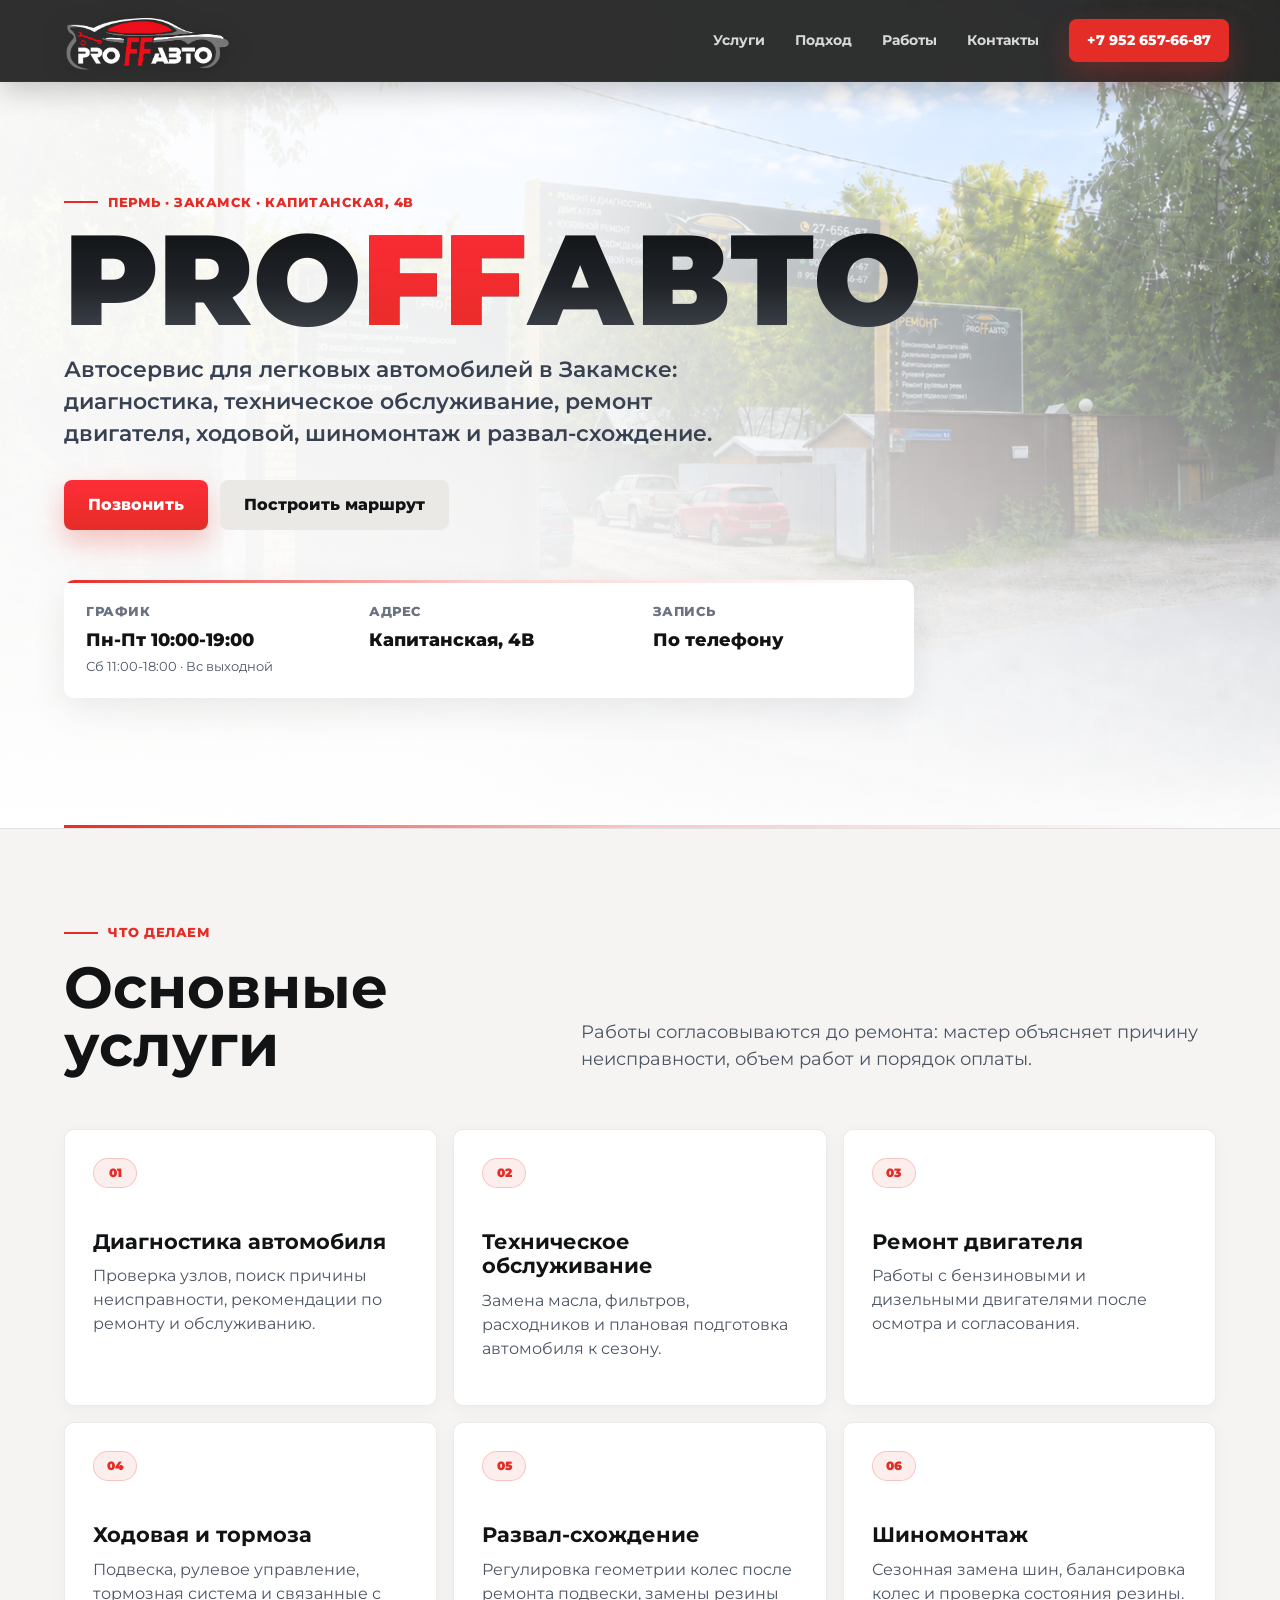
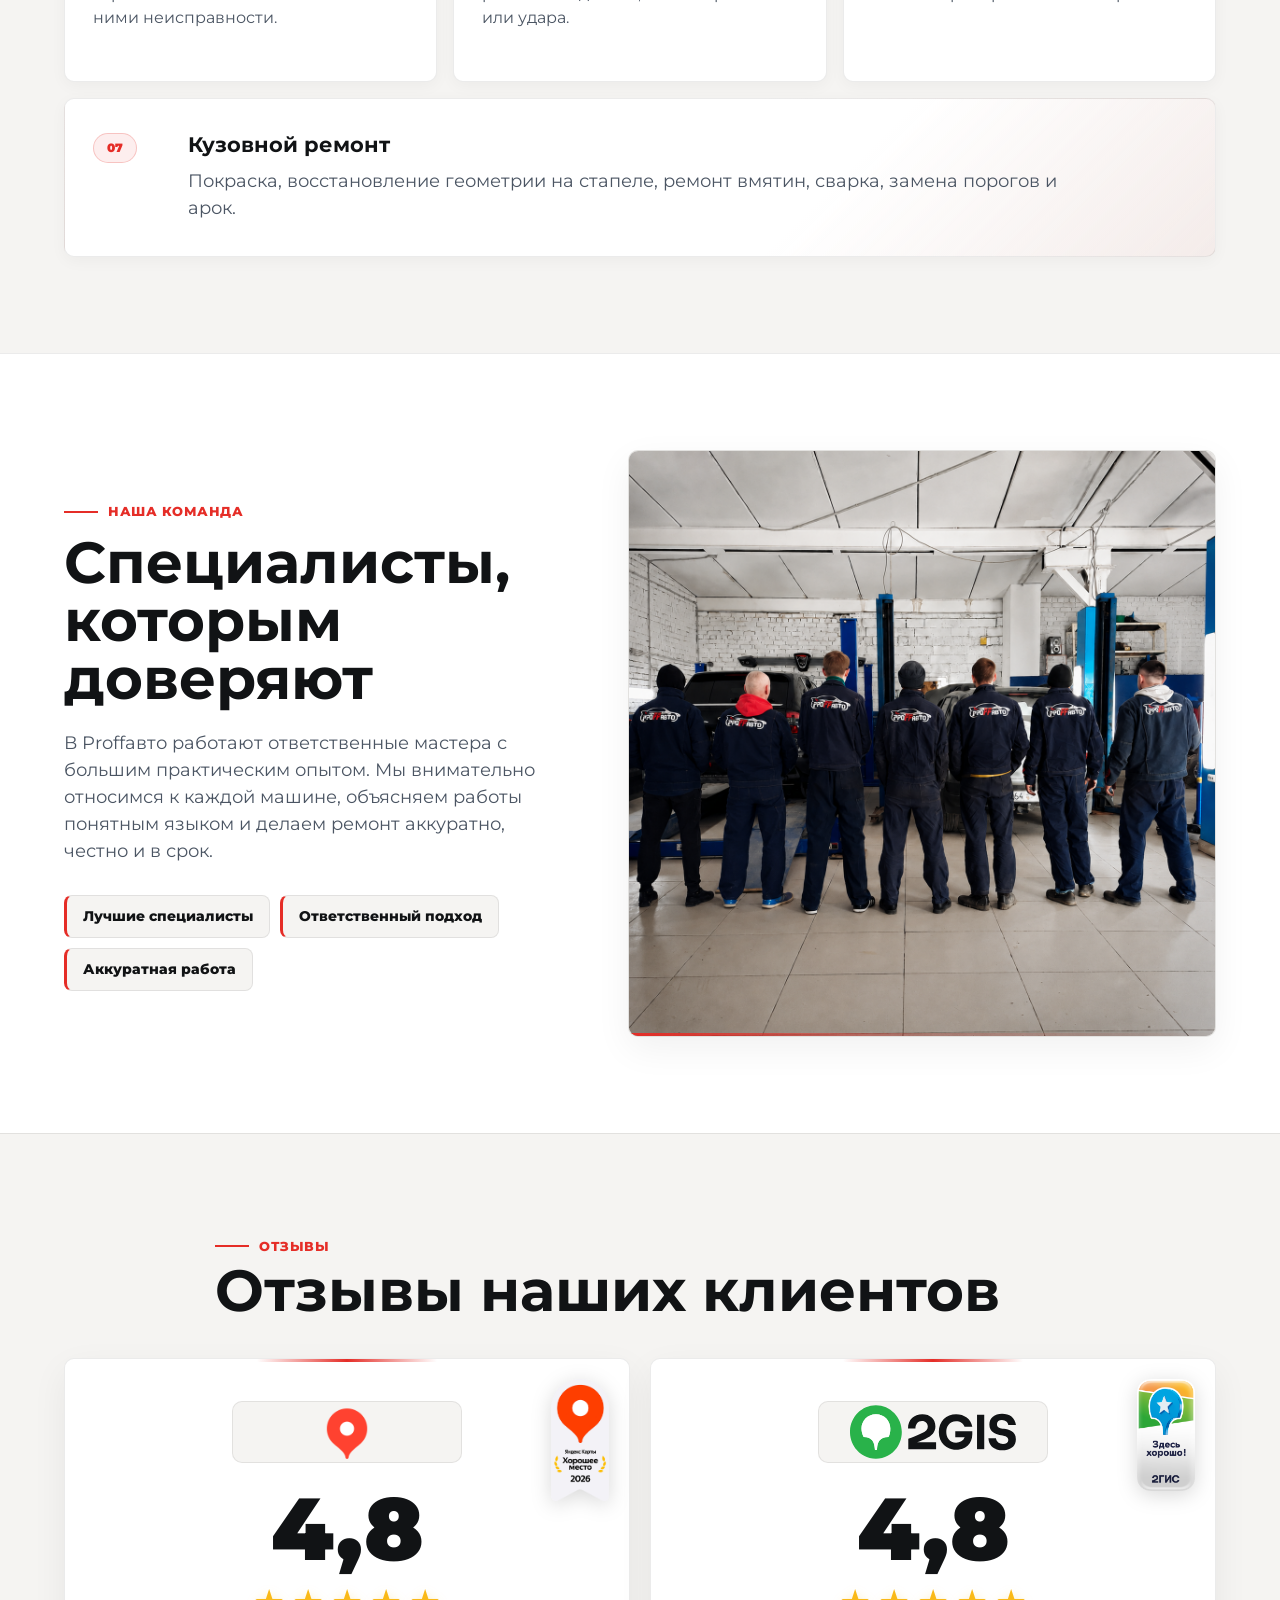
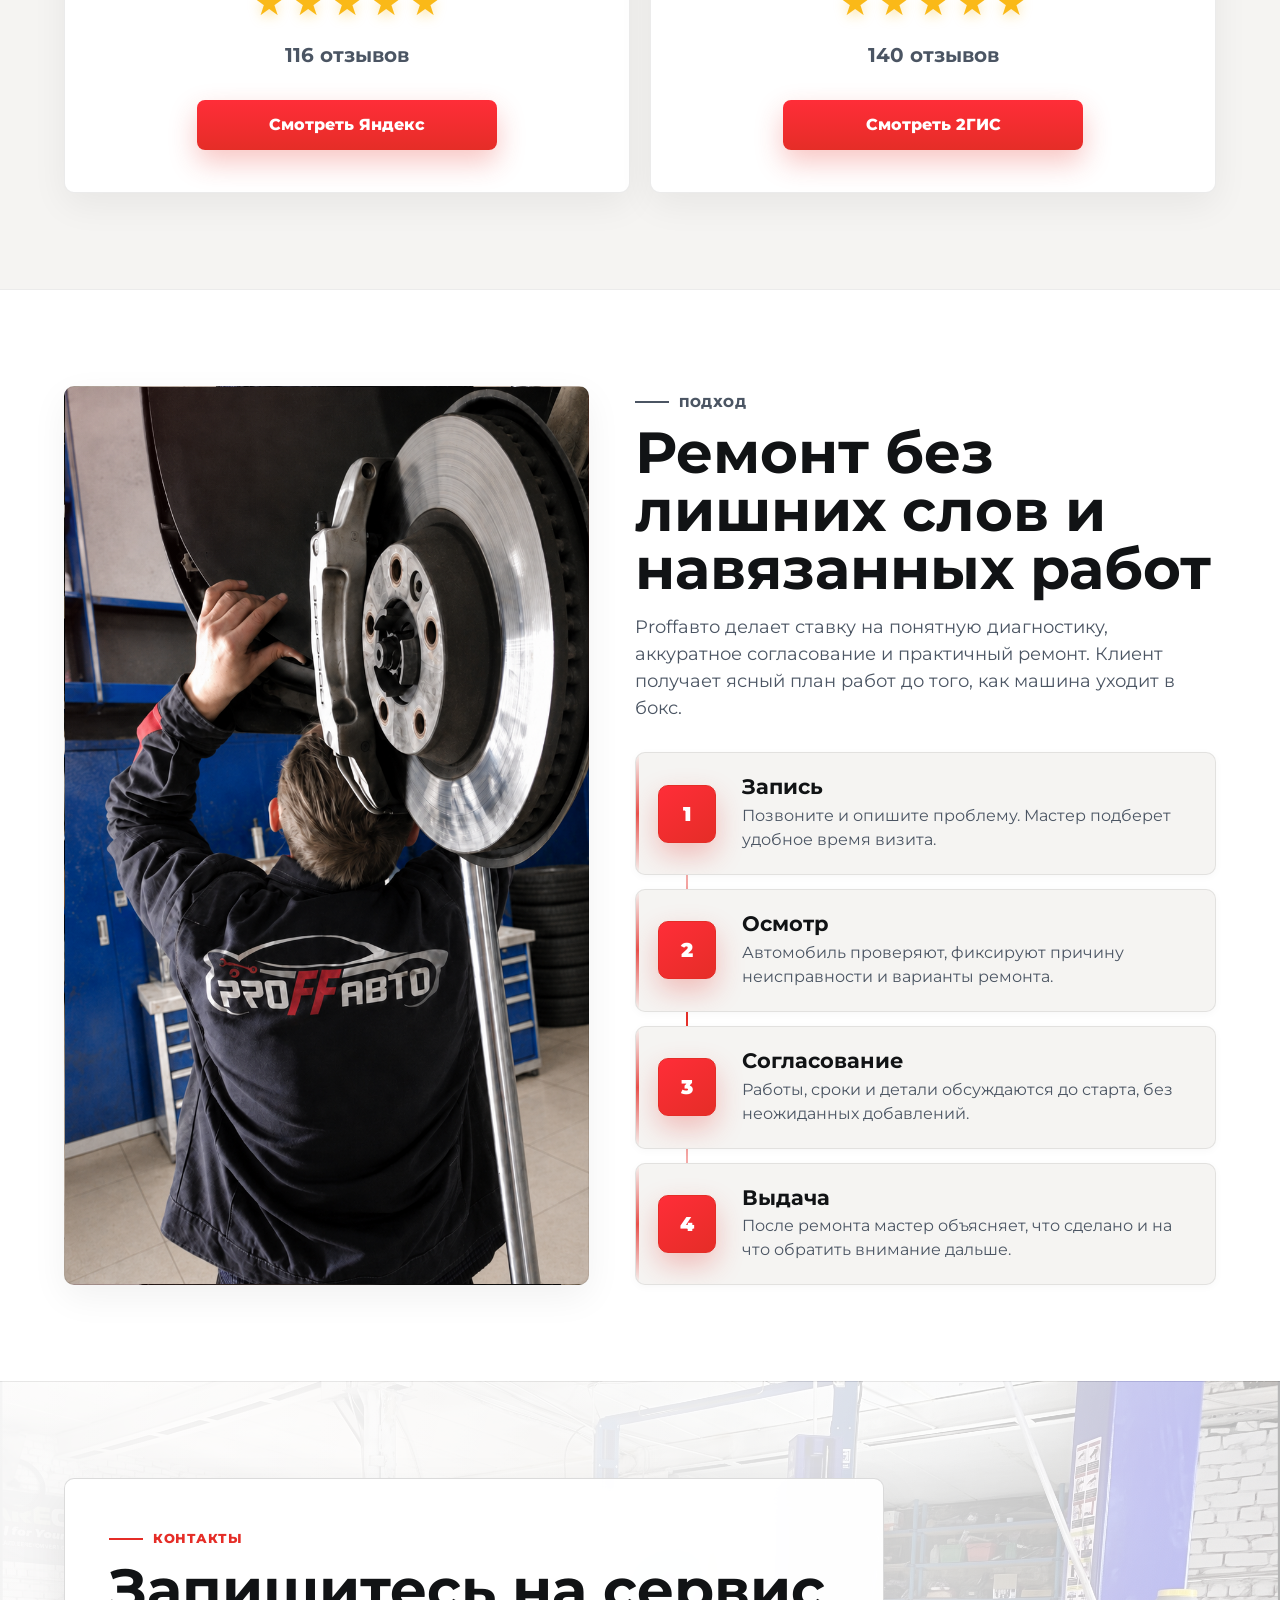
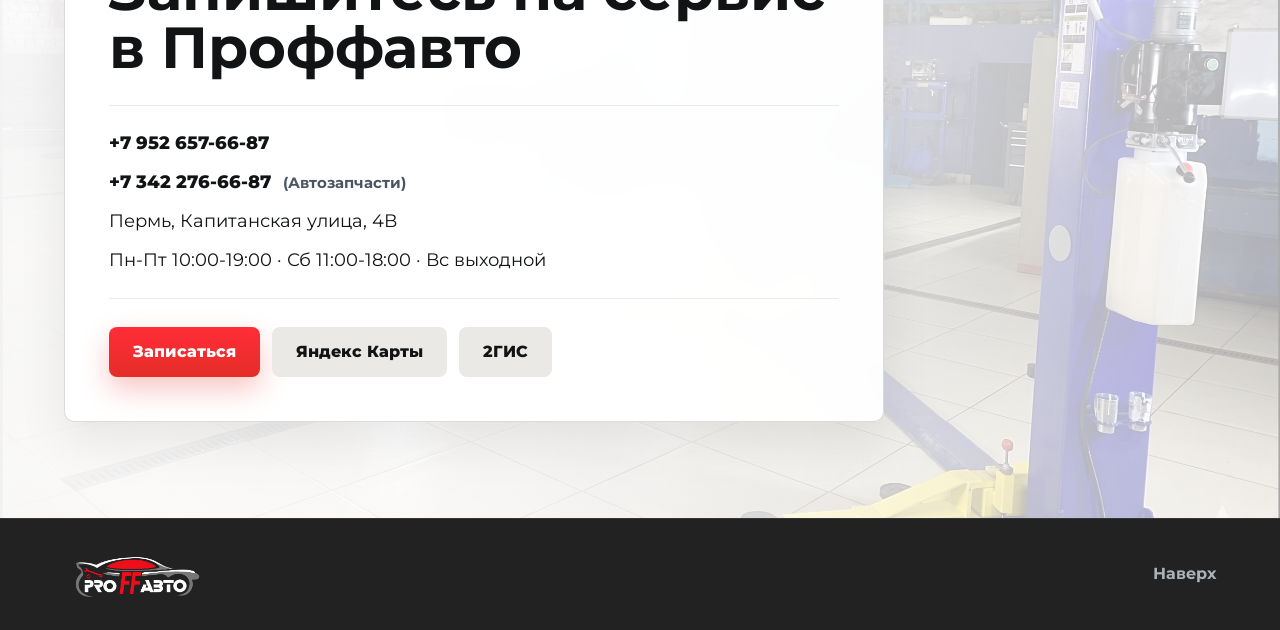
==== commit 2253ecb9: "build: auto-update Yandex & 2GIS reviews" ====
--- a/index.html
+++ b/index.html
@@ -176,7 +176,7 @@
             <span>★</span>
             <span>★</span>
           </div>
-          <p data-review-count>138 отзывов</p>
+          <p data-review-count>140 отзывов</p>
           <a class="btn btn-primary" href="https://go.2gis.com/cyw1y" target="_blank" rel="noreferrer">Смотреть 2ГИС</a>
         </article>
       </div>
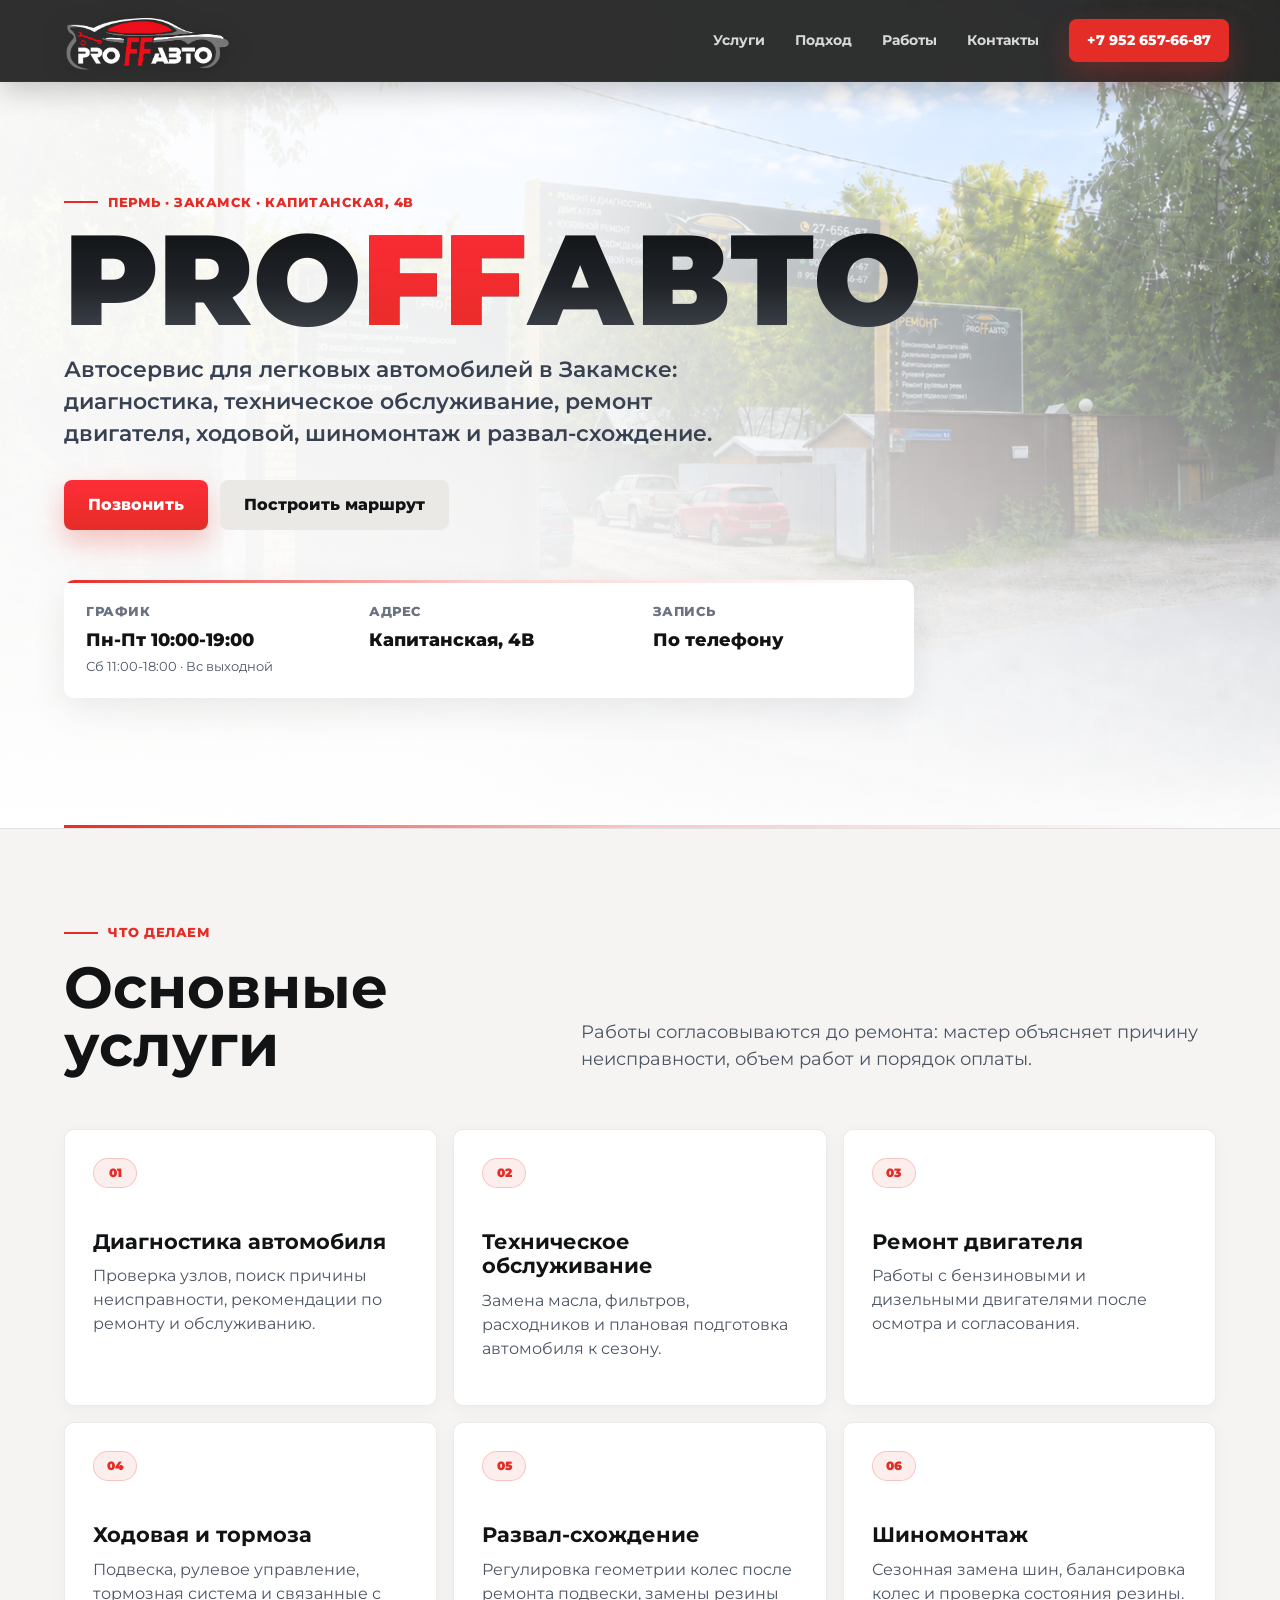
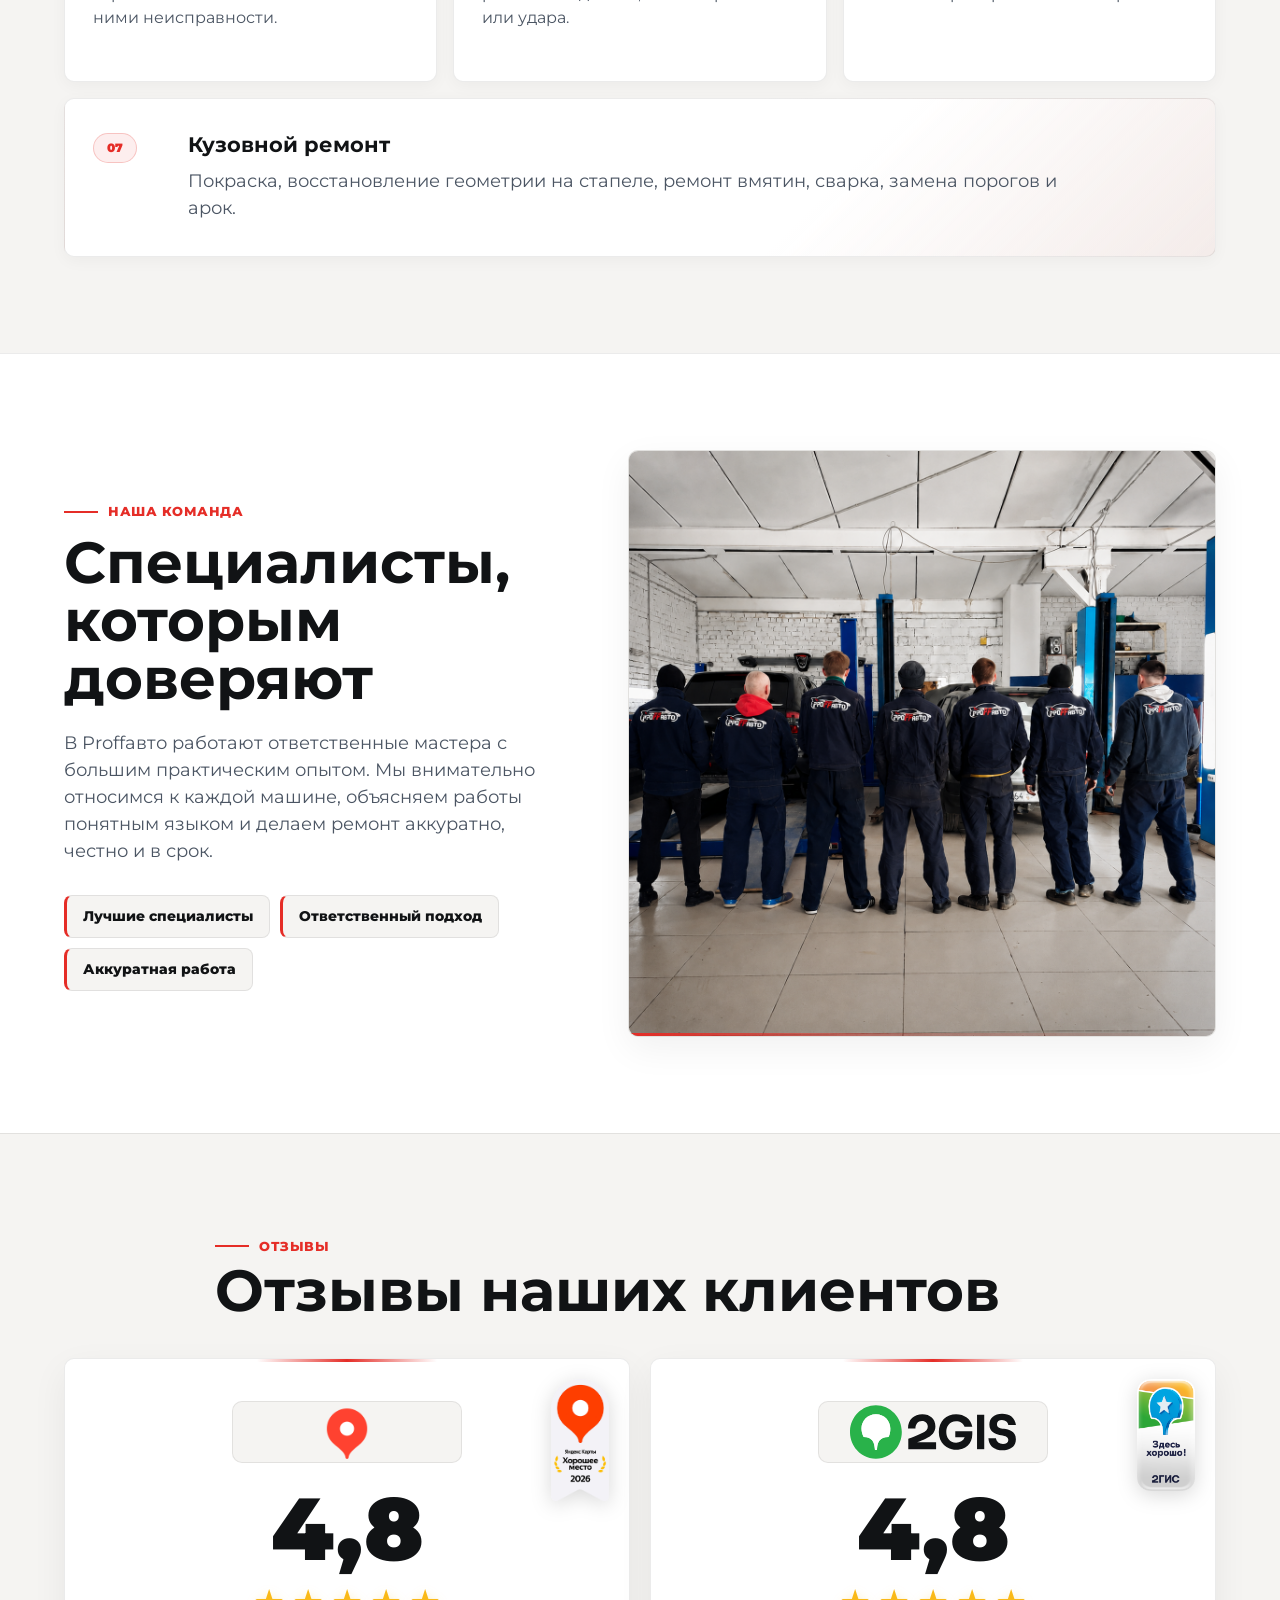
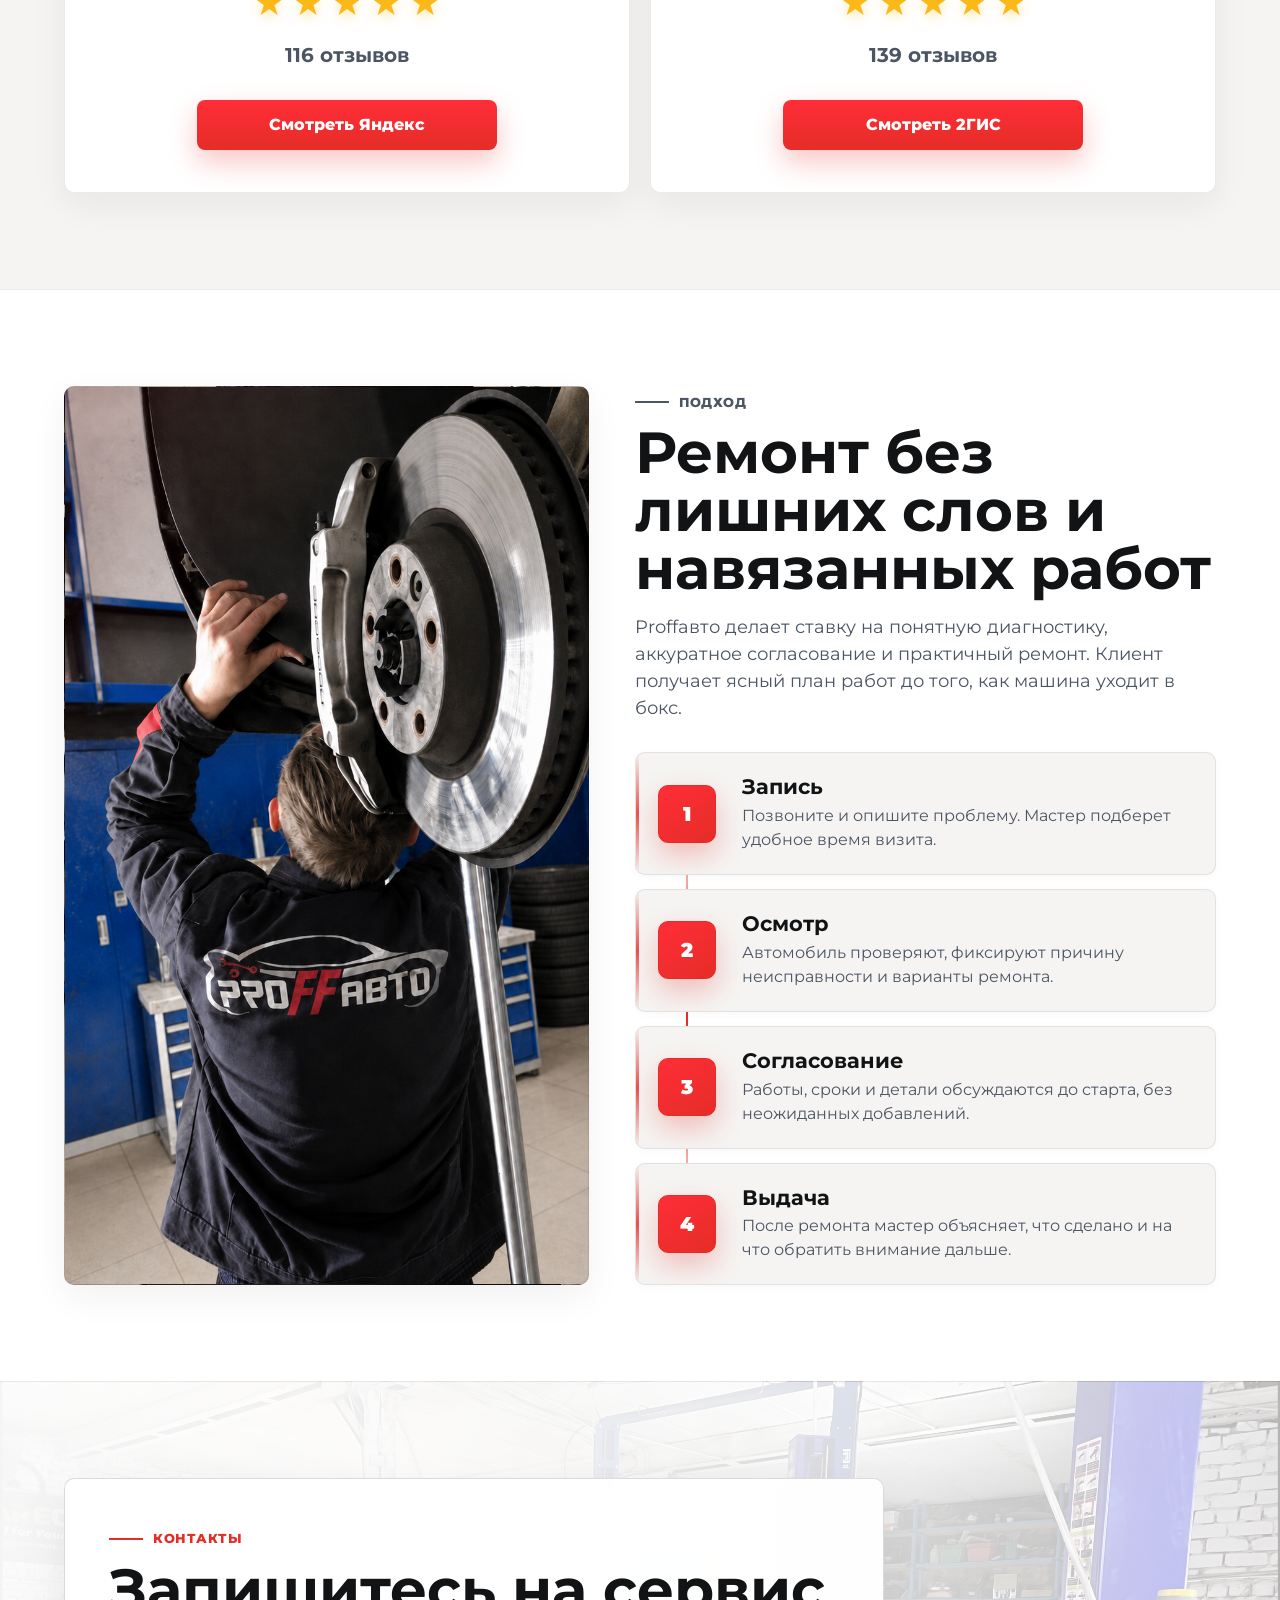
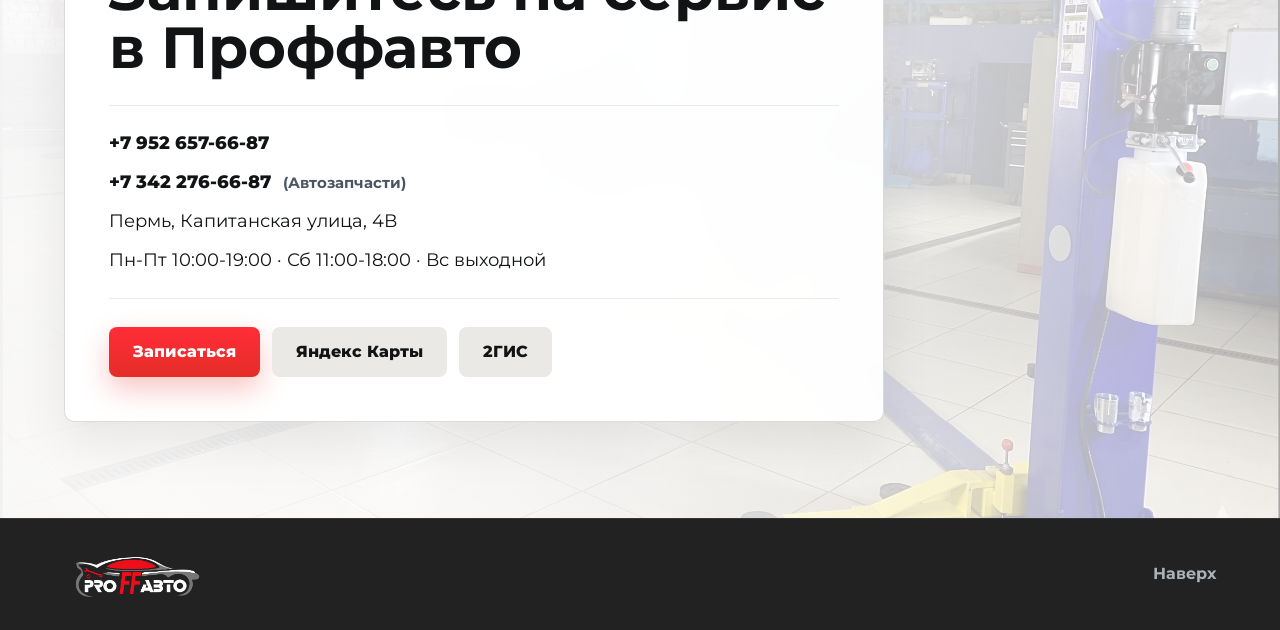
==== commit 909f5005: "build: auto-update Yandex & 2GIS reviews" ====
--- a/index.html
+++ b/index.html
@@ -176,7 +176,7 @@
             <span>★</span>
             <span>★</span>
           </div>
-          <p data-review-count>140 отзывов</p>
+          <p data-review-count>139 отзывов</p>
           <a class="btn btn-primary" href="https://go.2gis.com/cyw1y" target="_blank" rel="noreferrer">Смотреть 2ГИС</a>
         </article>
       </div>
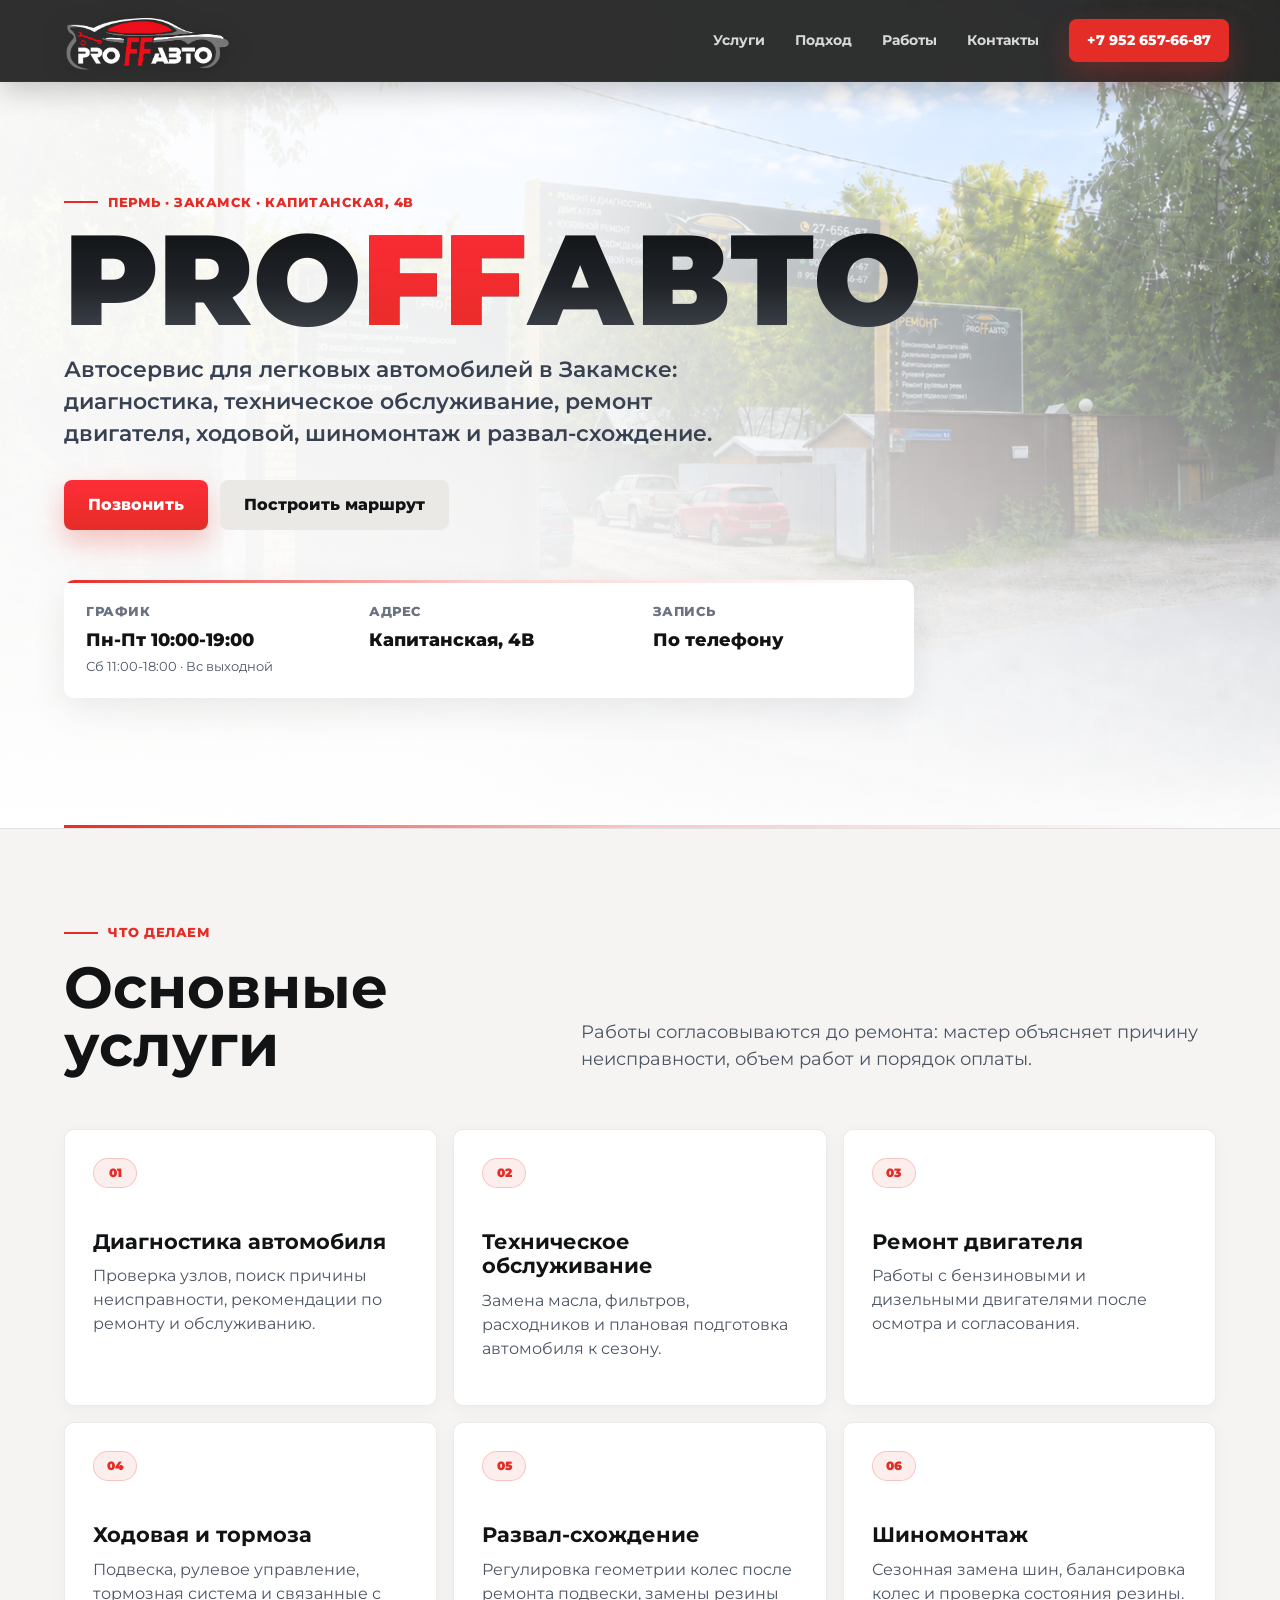
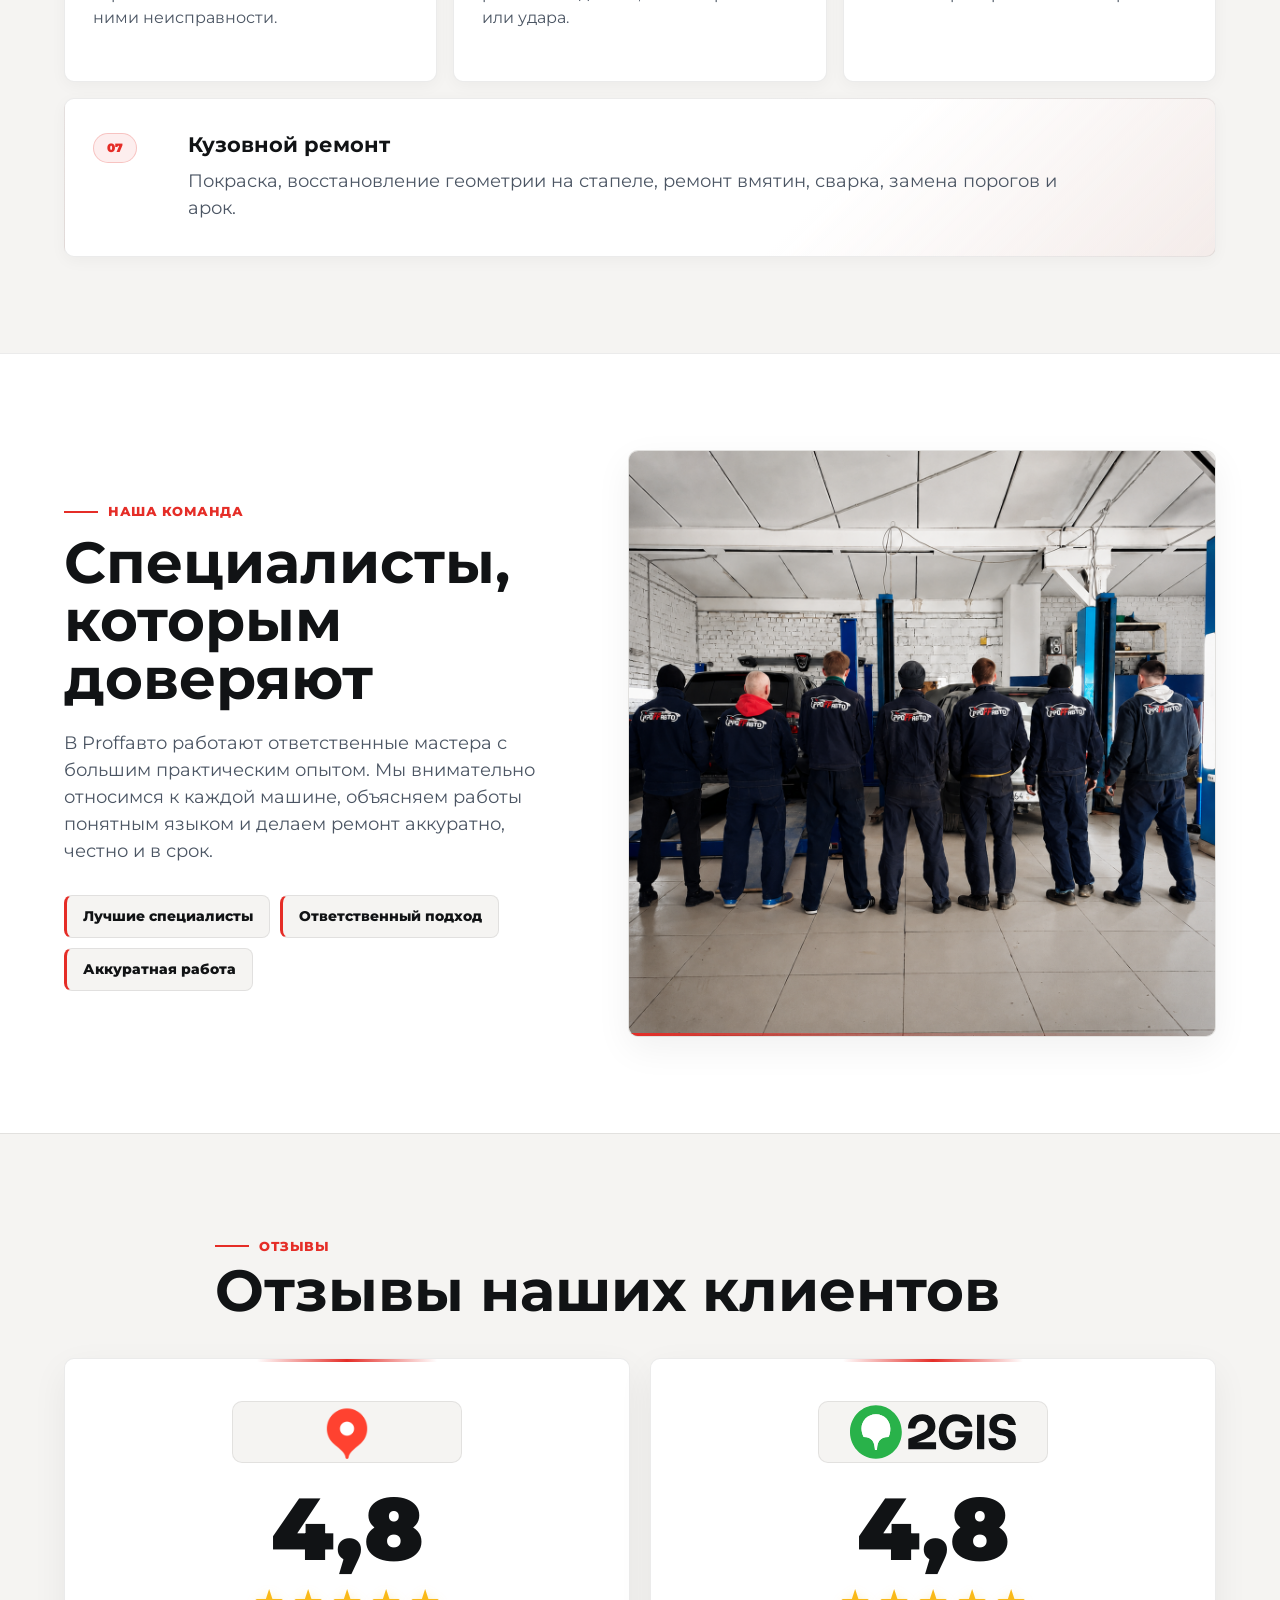
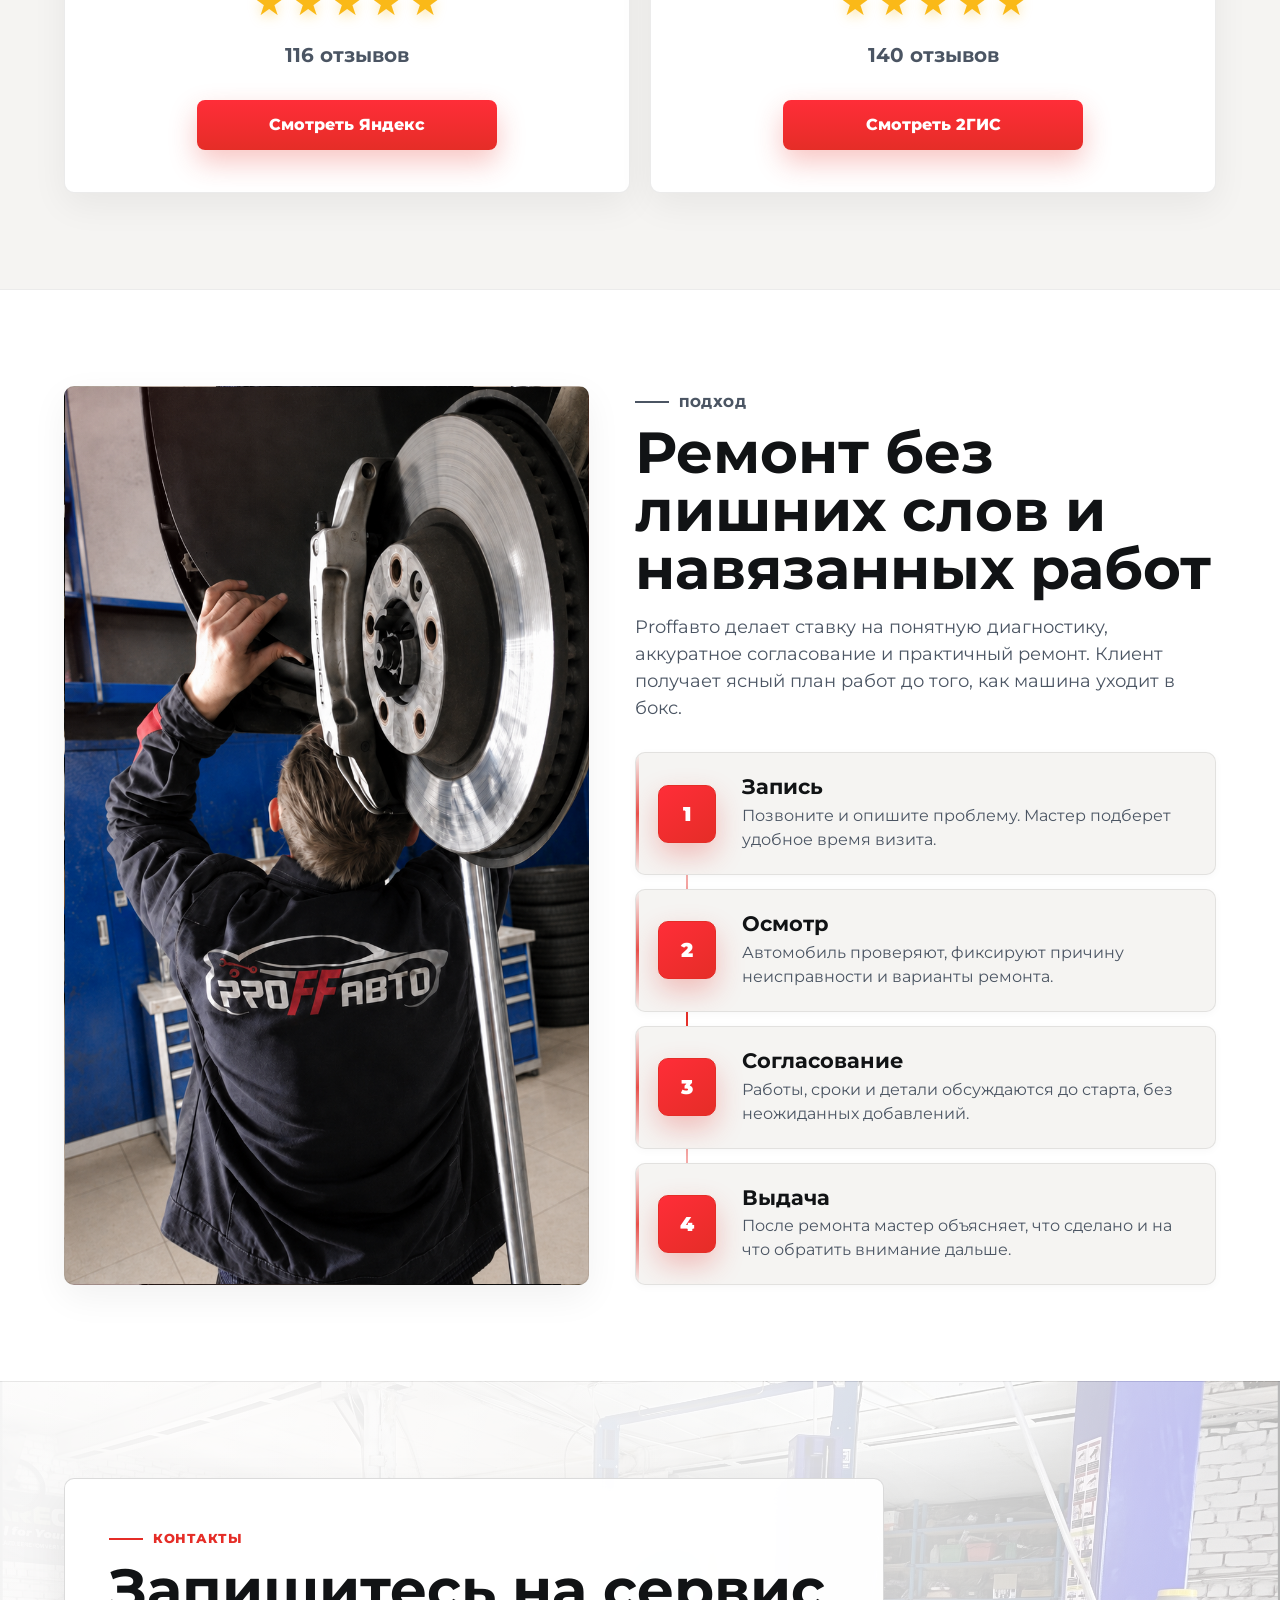
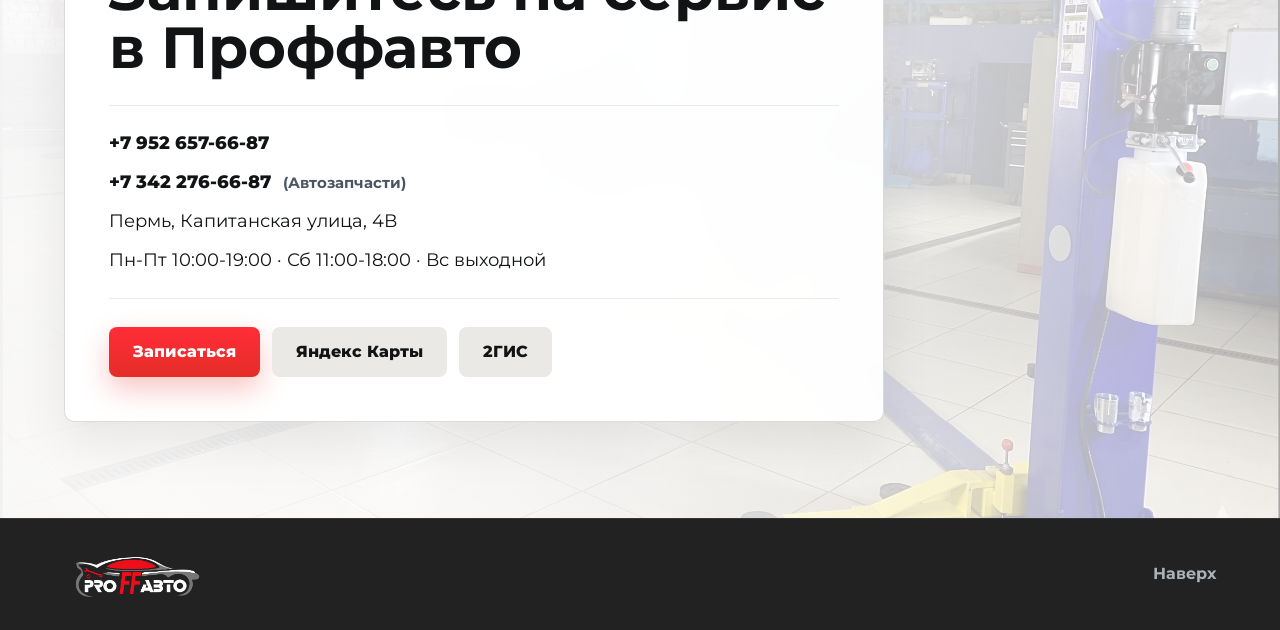
==== commit 6b985ff3: "build: auto-update Yandex & 2GIS reviews" ====
--- a/index.html
+++ b/index.html
@@ -176,7 +176,7 @@
             <span>★</span>
             <span>★</span>
           </div>
-          <p data-review-count>139 отзывов</p>
+          <p data-review-count>140 отзывов</p>
           <a class="btn btn-primary" href="https://go.2gis.com/cyw1y" target="_blank" rel="noreferrer">Смотреть 2ГИС</a>
         </article>
       </div>
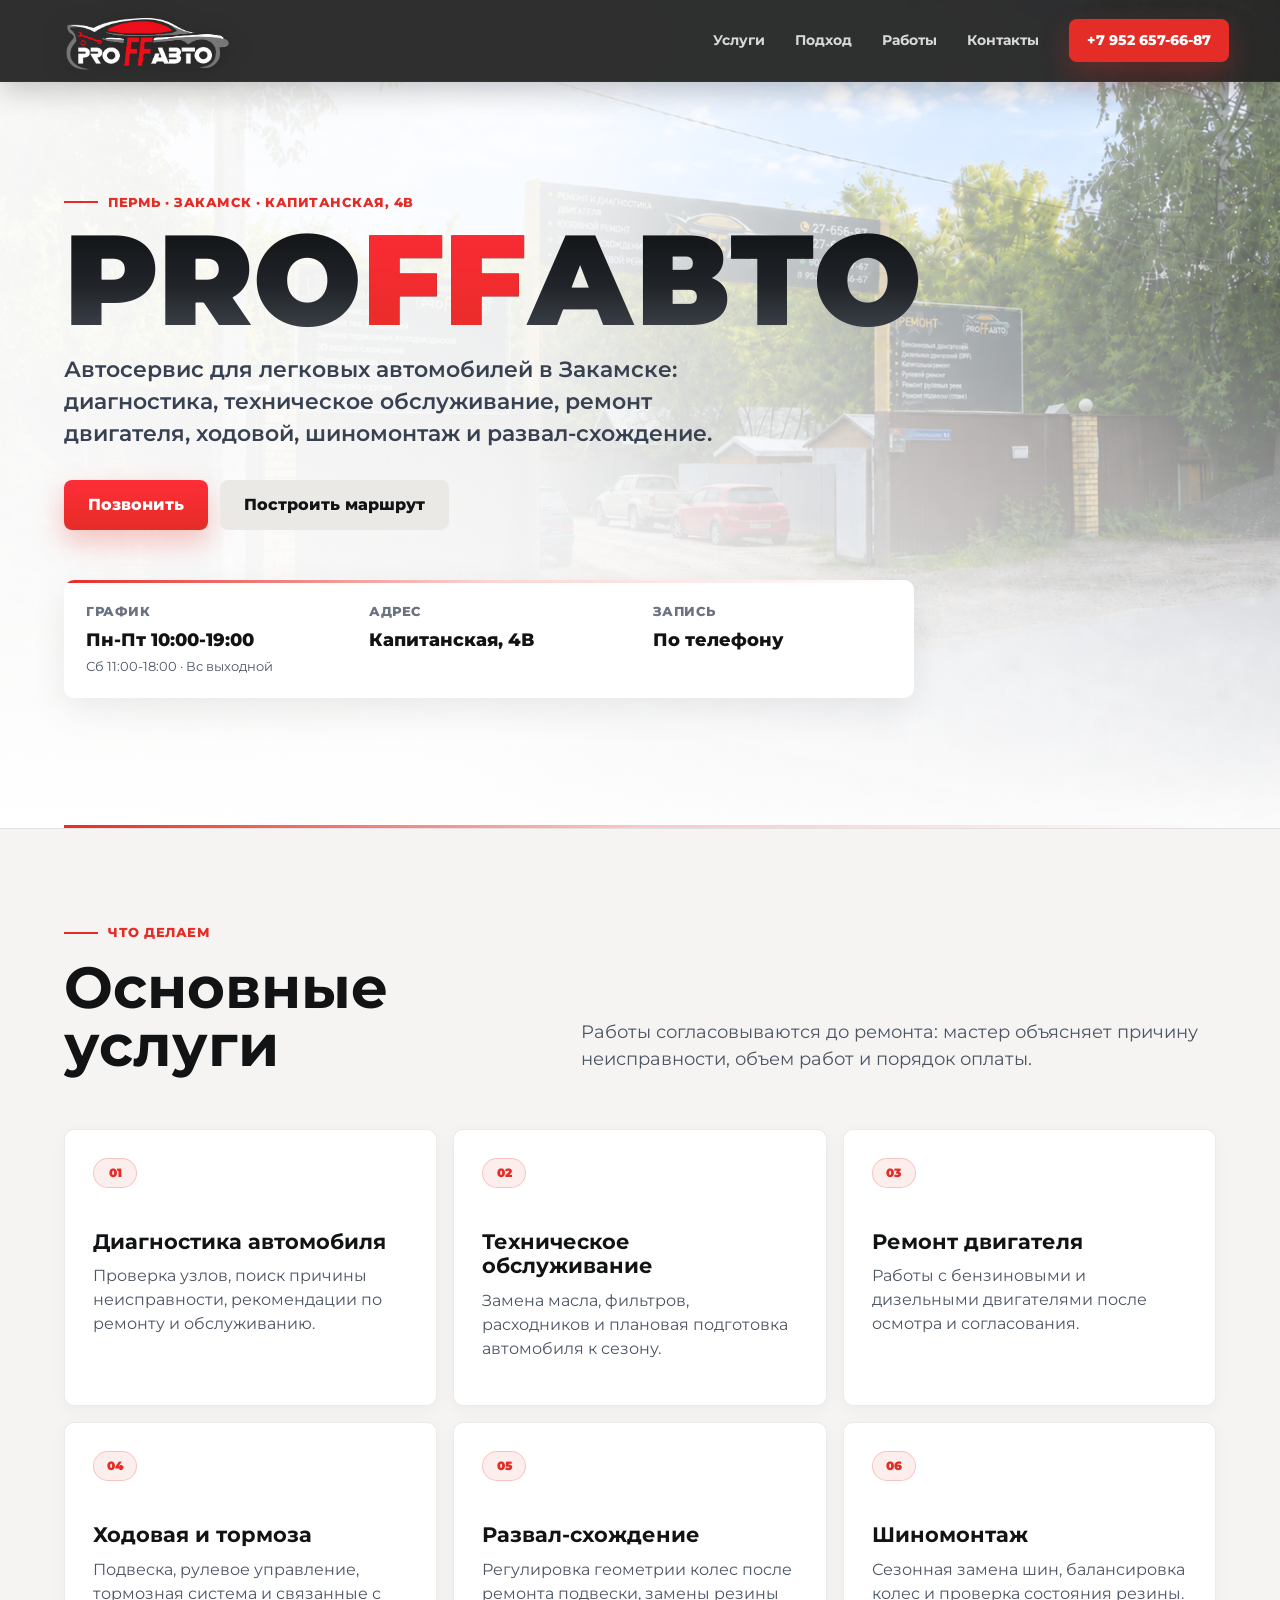
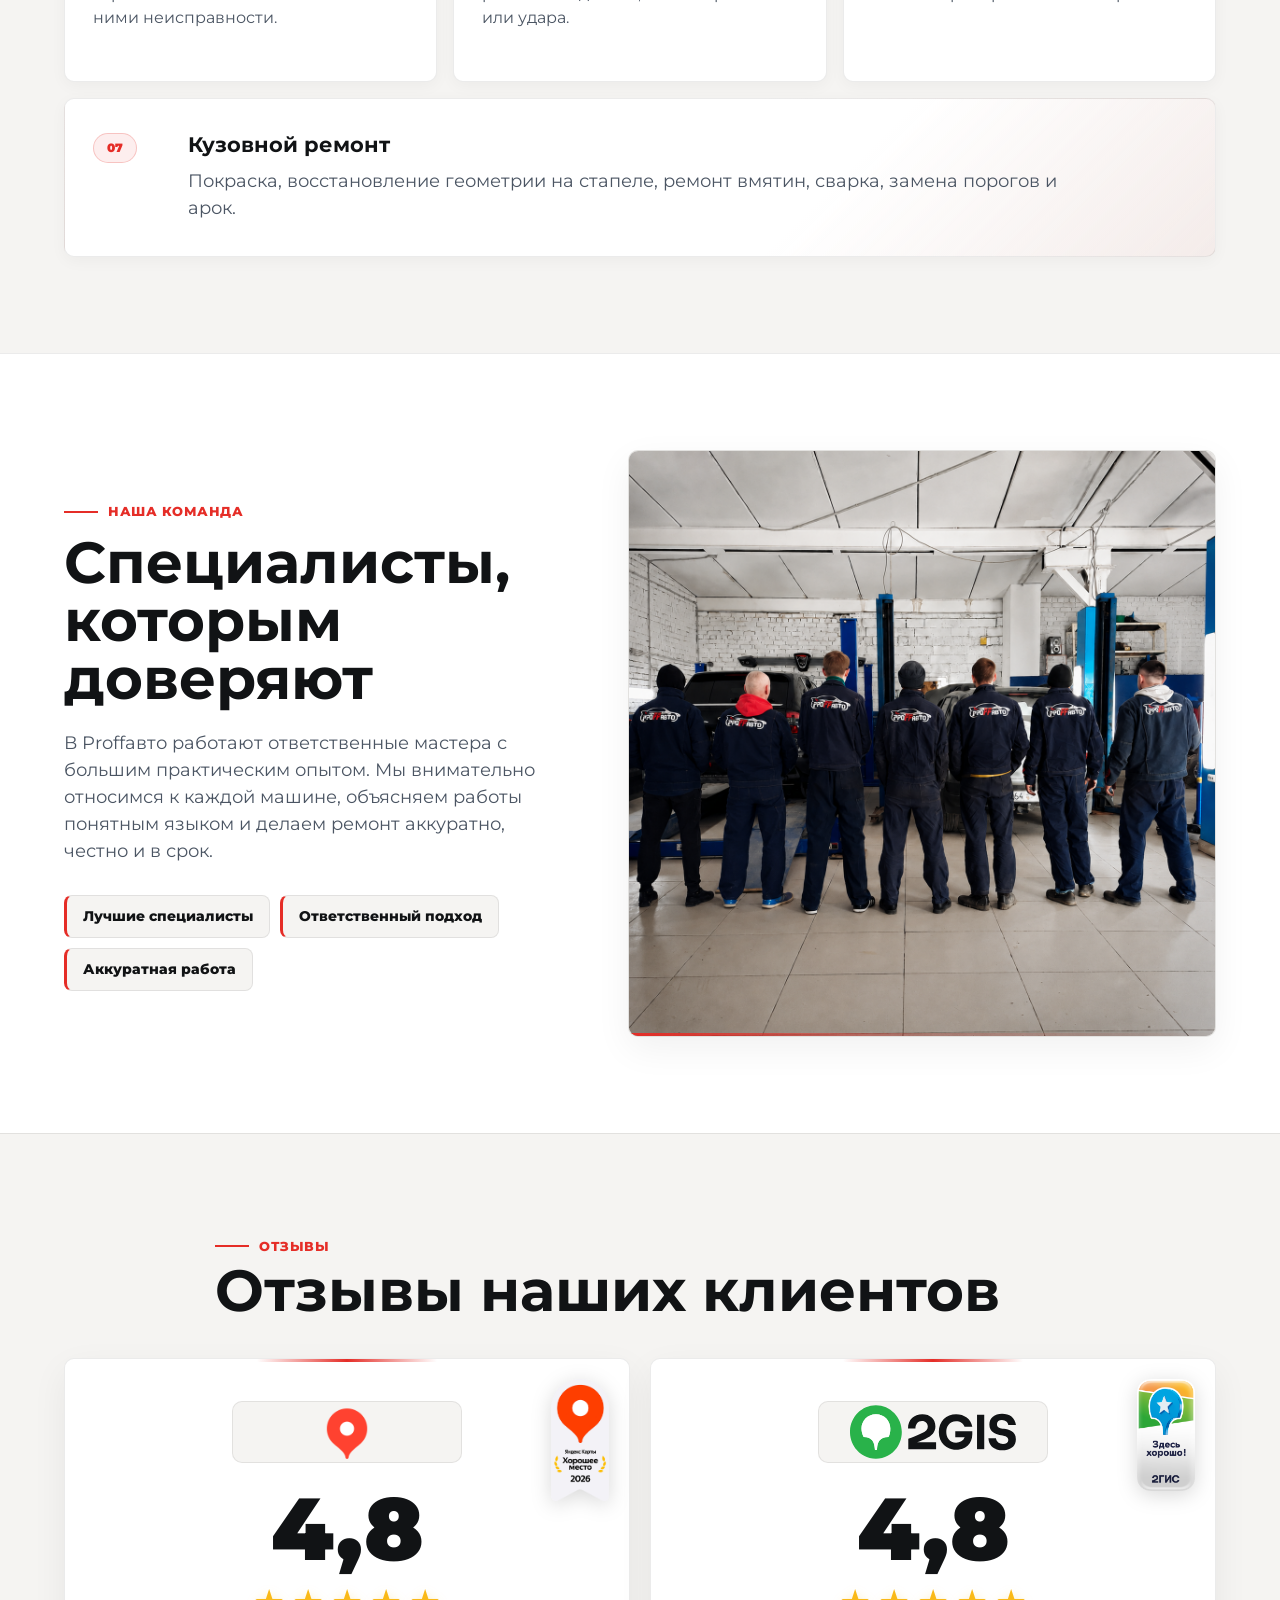
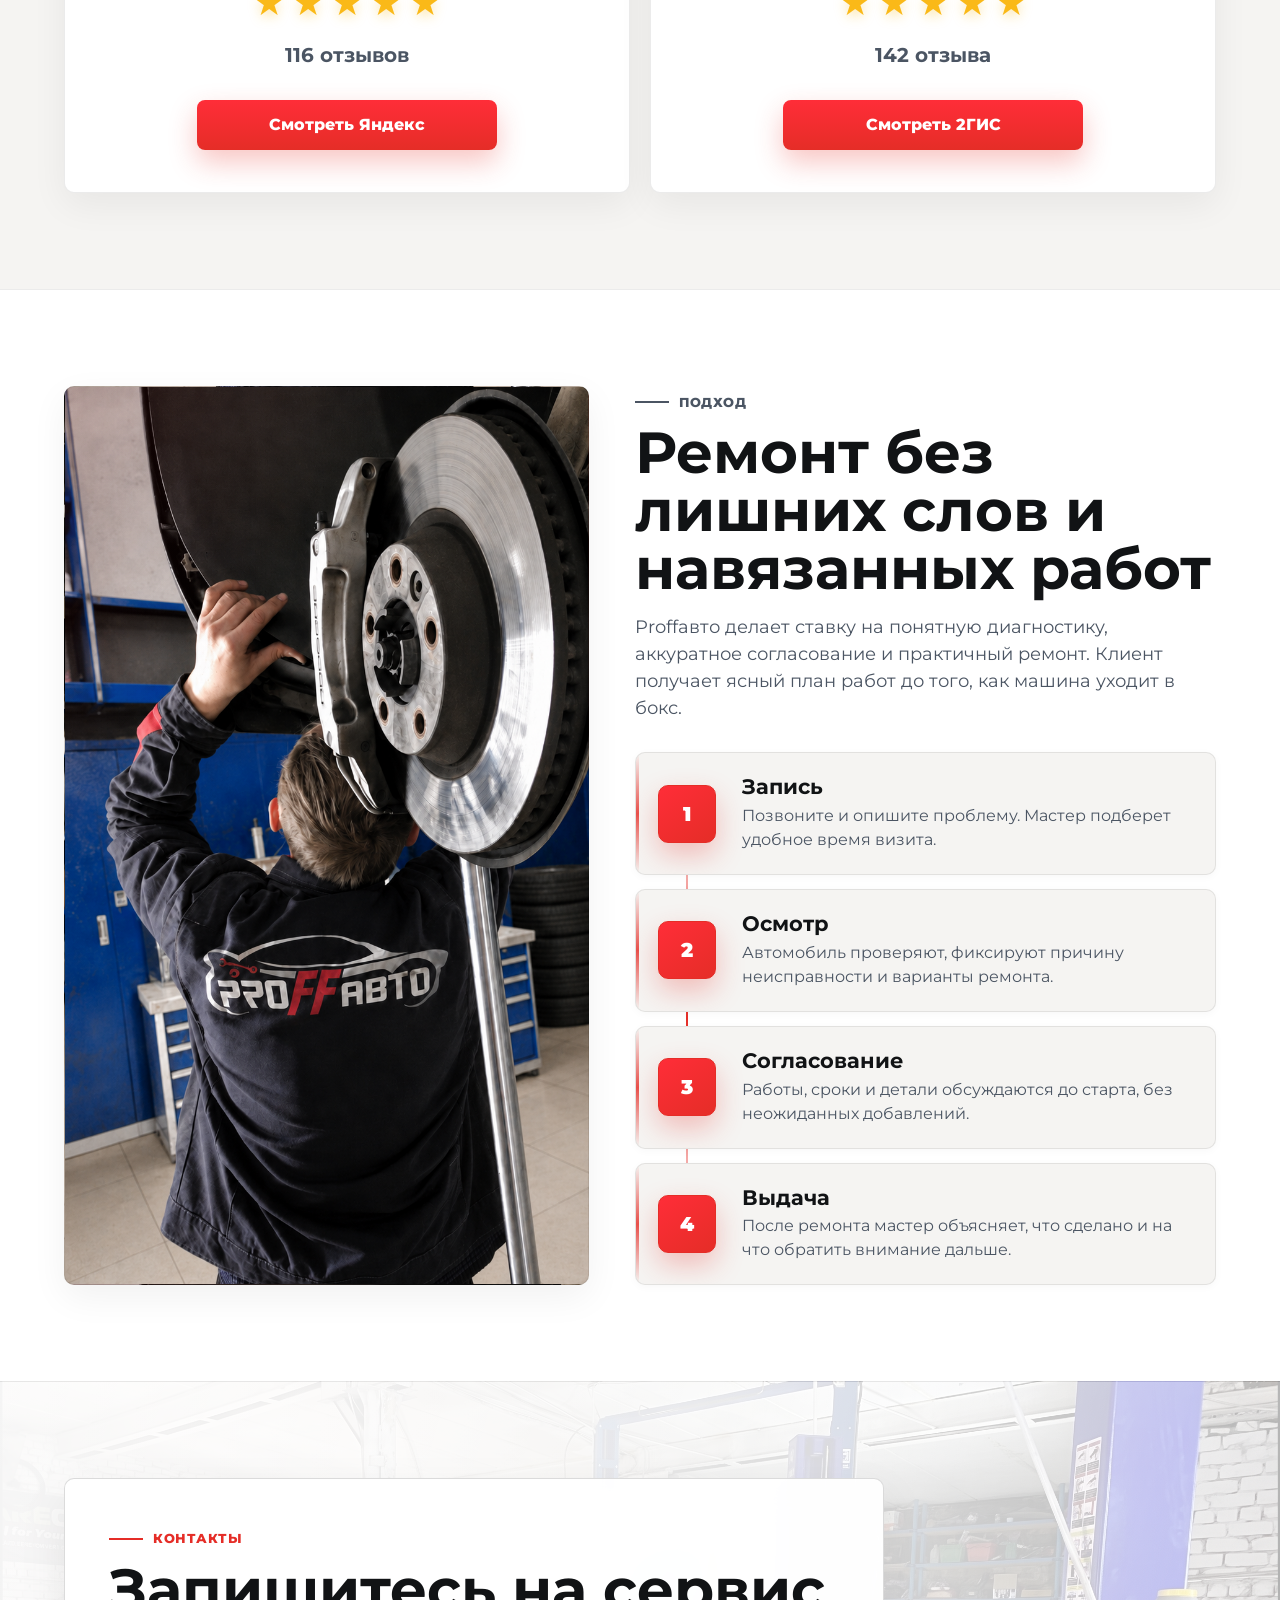
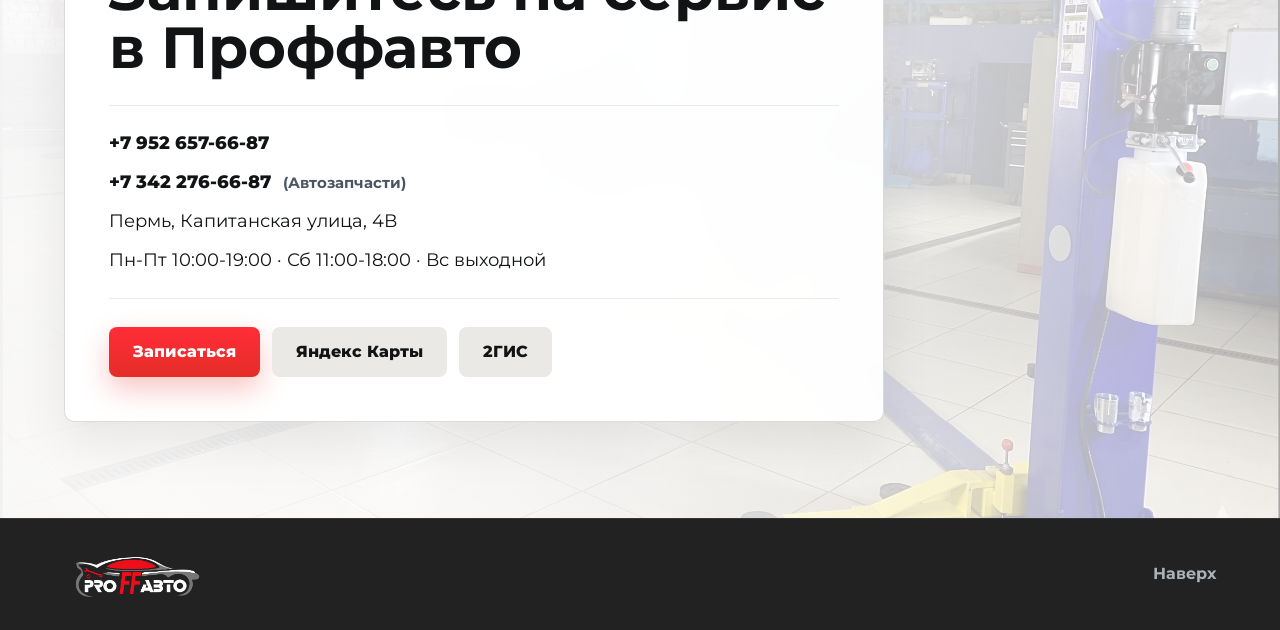
==== commit 9f900ce6: "build: auto-update Yandex & 2GIS reviews" ====
--- a/index.html
+++ b/index.html
@@ -176,7 +176,7 @@
             <span>★</span>
             <span>★</span>
           </div>
-          <p data-review-count>140 отзывов</p>
+          <p data-review-count>142 отзыва</p>
           <a class="btn btn-primary" href="https://go.2gis.com/cyw1y" target="_blank" rel="noreferrer">Смотреть 2ГИС</a>
         </article>
       </div>
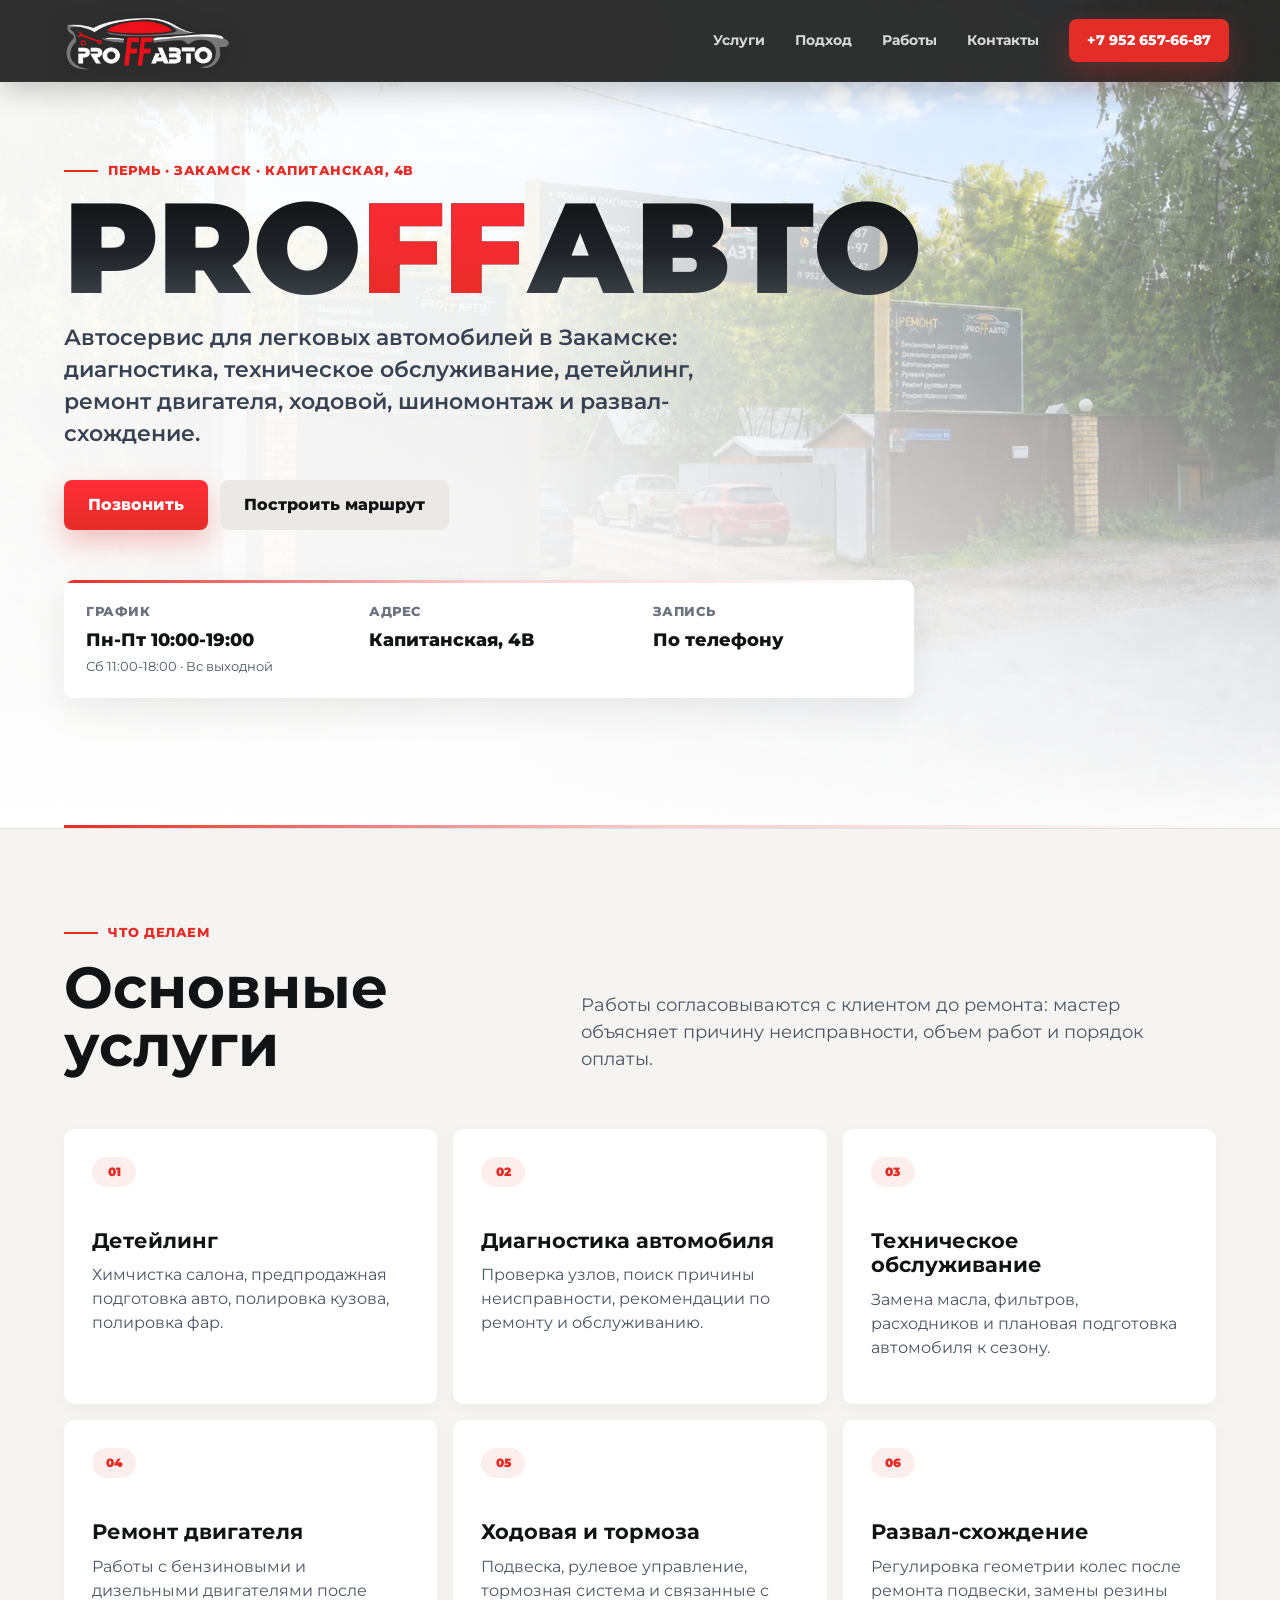
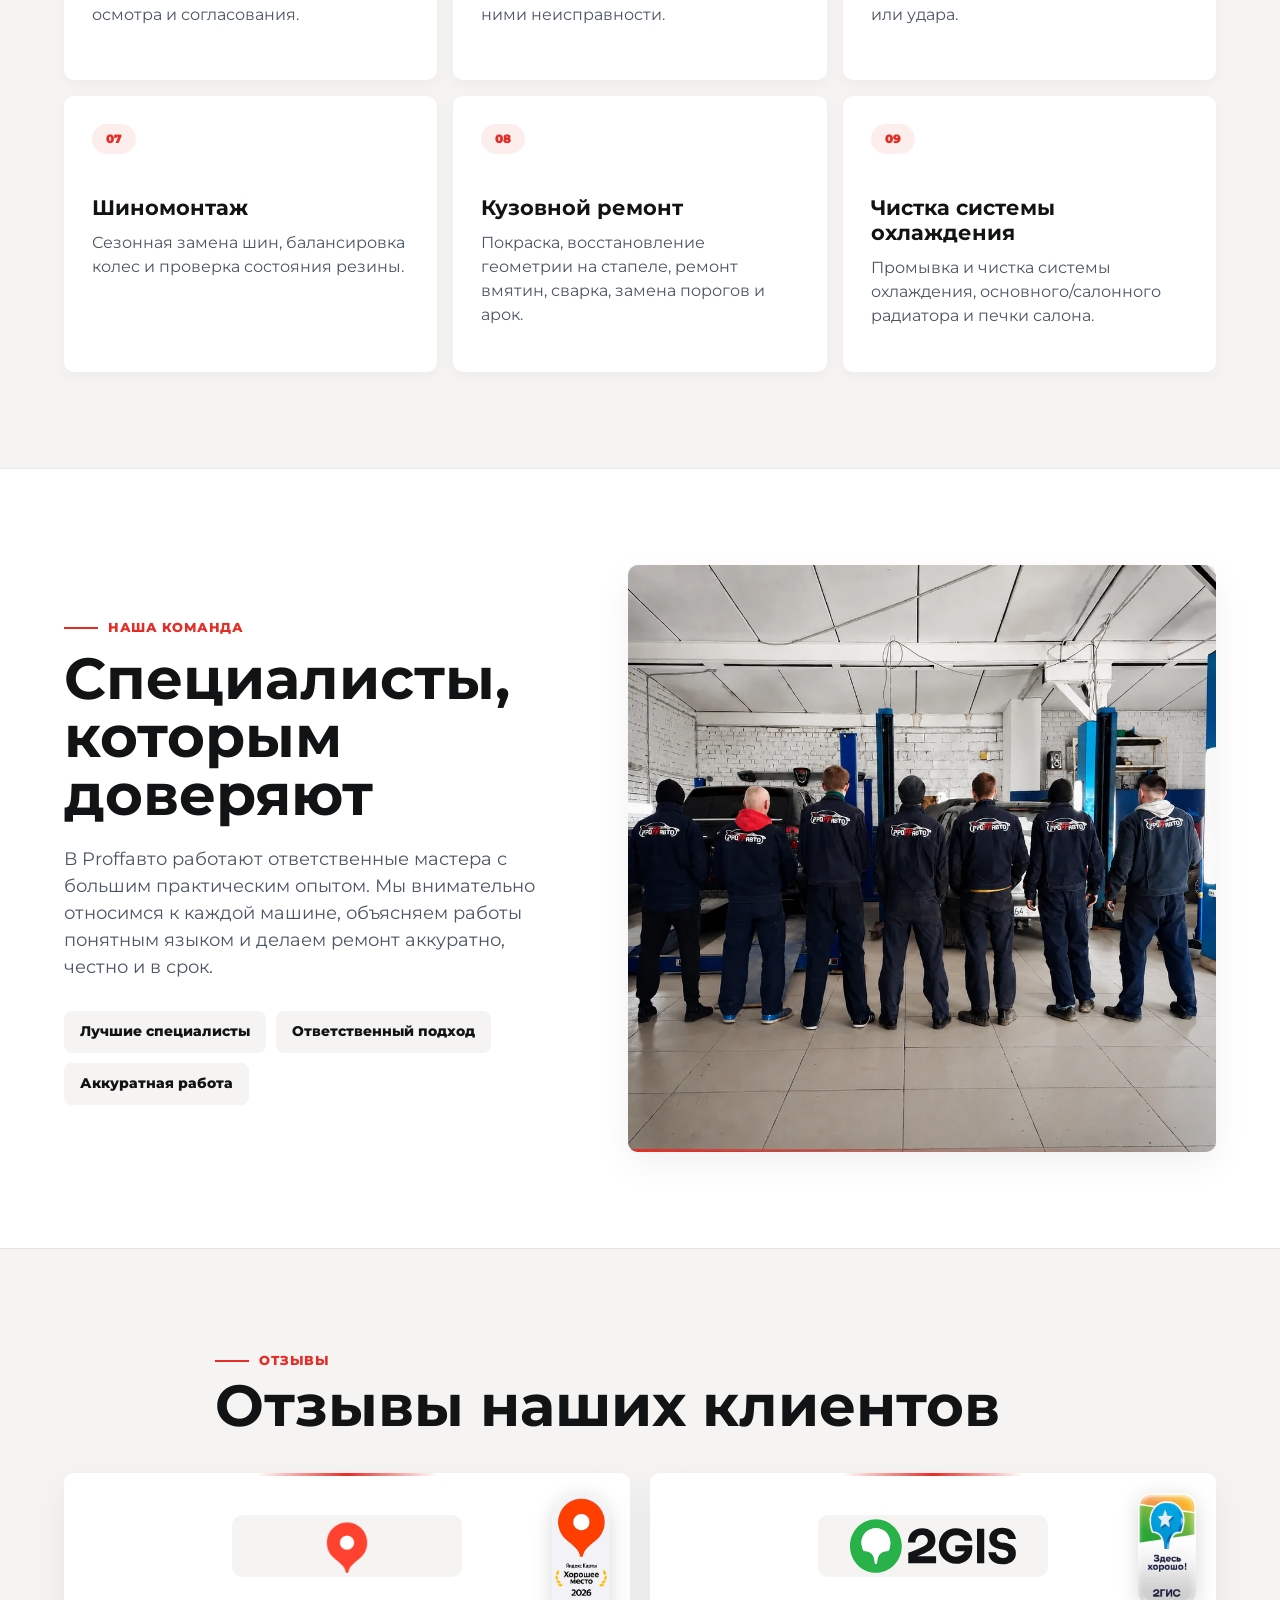
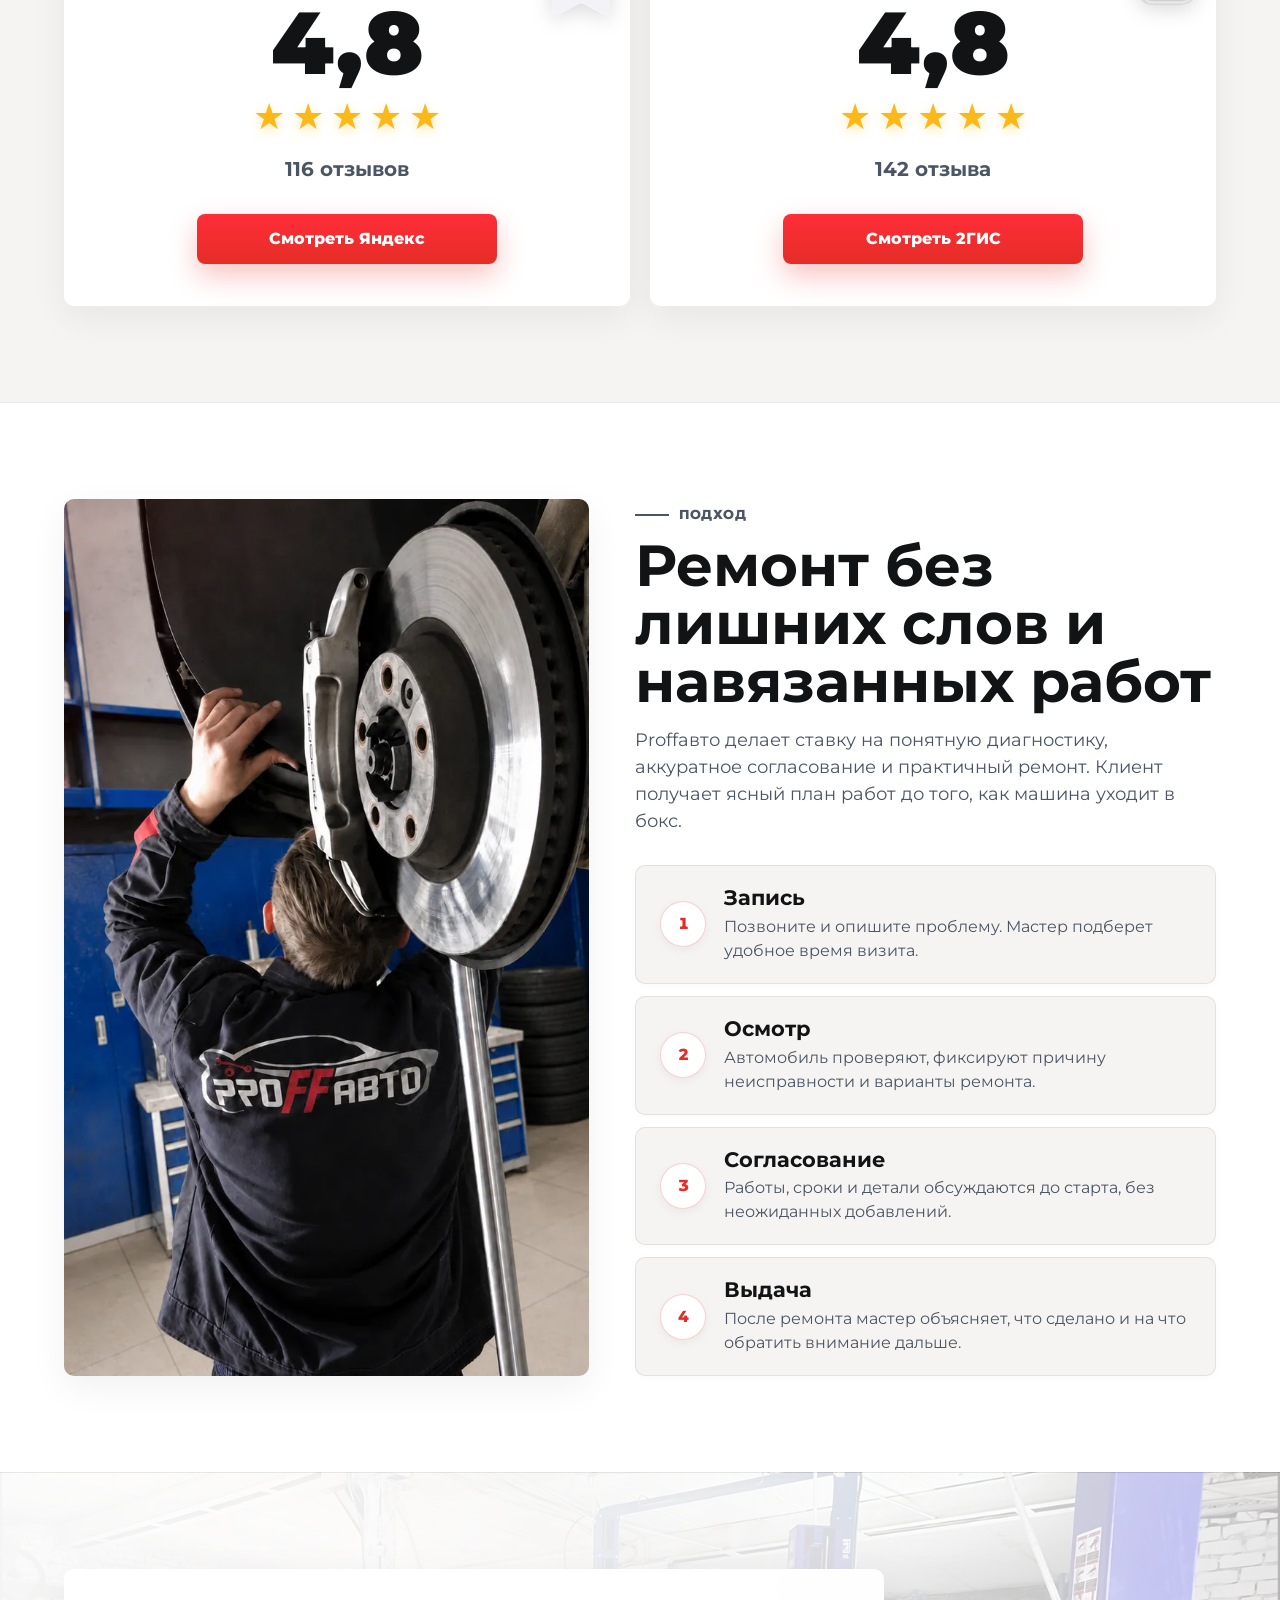
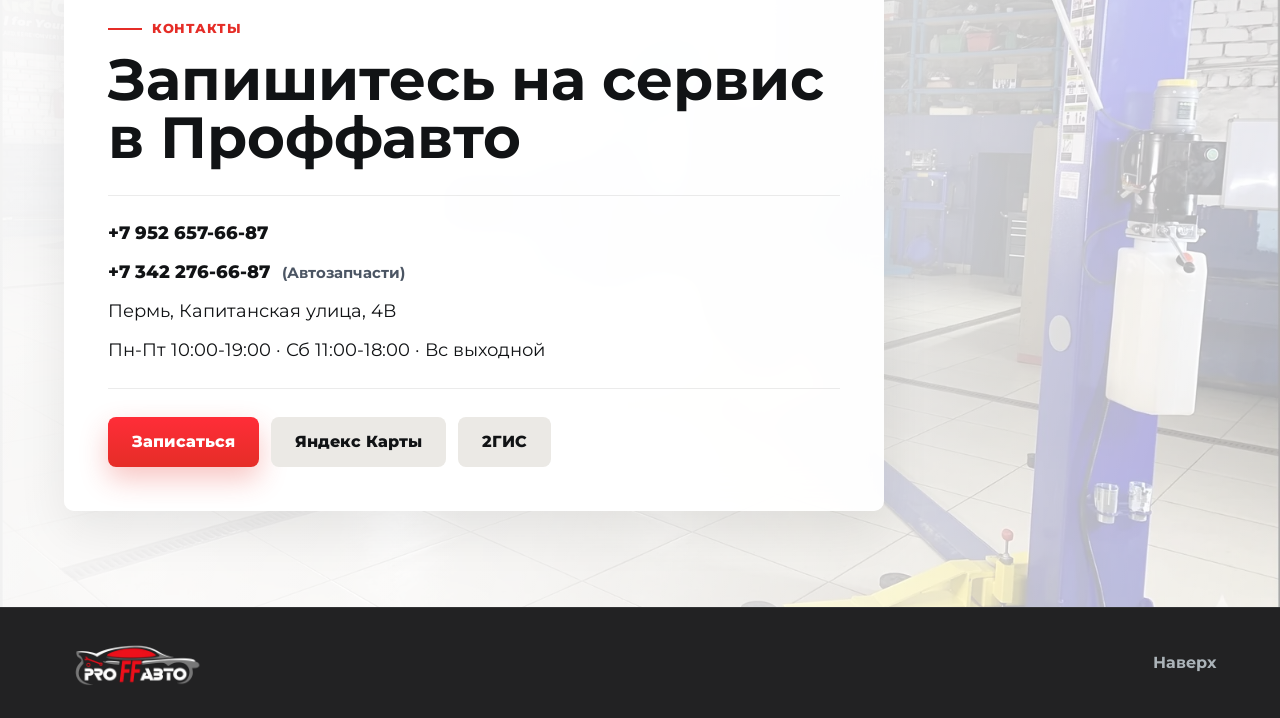
==== commit 7a90a3d0: "perf: optimize images to WebP, sync CSS version, and add SEO/OpenGraph metadata" ====
--- a/index.html
+++ b/index.html
@@ -1,22 +1,100 @@
 <!DOCTYPE html>
 <html lang="ru">
+
 <head>
   <meta charset="UTF-8">
   <meta name="viewport" content="width=device-width, initial-scale=1.0">
-  <meta name="description" content="Автосервис Proffавто в Закамске (ул. Капитанская, 4В). Диагностика, ТО, ремонт двигателя, ходовой, развал-схождение и шиномонтаж. Звоните: +7 952 657-66-87.">
+  <meta name="description"
+    content="Автосервис Proffавто в Закамске (ул. Капитанская, 4В). Диагностика, ТО, ремонт двигателя, ходовой, развал-схождение и шиномонтаж. Звоните: +7 952 657-66-87.">
   <meta name="theme-color" content="#222223">
   <link rel="preconnect" href="https://fonts.googleapis.com">
   <link rel="preconnect" href="https://fonts.gstatic.com" crossorigin>
-  <link href="https://fonts.googleapis.com/css2?family=Montserrat:ital,wght@0,400;0,500;0,600;0,700;0,800;0,900;1,400&display=swap" rel="stylesheet">
-  <link rel="preload" as="image" href="zaezd.png">
+  <link
+    href="https://fonts.googleapis.com/css2?family=Montserrat:ital,wght@0,400;0,500;0,600;0,700;0,800;0,900;1,400&display=swap"
+    rel="stylesheet">
+  <link rel="preload" as="image" href="zaezd.webp">
   <link rel="icon" type="image/png" sizes="512x512" href="favicon.png?v=2">
+  <link rel="canonical" href="https://proffauto159.ru/">
+  <meta property="og:type" content="website">
+  <meta property="og:locale" content="ru_RU">
+  <meta property="og:site_name" content="Proffавто">
+  <meta property="og:title" content="Proffавто – автосервис и ремонт автомобилей в Закамске, Пермь">
+  <meta property="og:description"
+    content="Автосервис Proffавто в Закамске (ул. Капитанская, 4В). Диагностика, ТО, ремонт двигателя, ходовой, развал-схождение и шиномонтаж. Звоните: +7 952 657-66-87.">
+  <meta property="og:url" content="https://proffauto159.ru/">
+  <meta property="og:image" content="https://proffauto159.ru/og-image.jpg">
+  <meta property="og:image:type" content="image/jpeg">
+  <meta property="og:image:width" content="1200">
+  <meta property="og:image:height" content="630">
+  <meta property="og:image:alt" content="Автосервис Proffавто в Закамске, Пермь">
+  <meta name="twitter:card" content="summary_large_image">
+  <meta name="twitter:title" content="Proffавто – автосервис и ремонт автомобилей в Закамске, Пермь">
+  <meta name="twitter:description"
+    content="Диагностика, ТО, ремонт двигателя, ходовой, кузовной ремонт, развал-схождение и шиномонтаж в Закамске (ул. Капитанская, 4В).">
+  <meta name="twitter:image" content="https://proffauto159.ru/og-image.jpg">
   <title>Proffавто – автосервис и ремонт автомобилей в Закамске, Пермь</title>
-  <link rel="stylesheet" href="style.css?v=12">
+  <link rel="stylesheet" href="style.css?v=17">
+  <script type="application/ld+json">
+    {
+      "@context": "https://schema.org",
+      "@type": "AutoRepair",
+      "name": "Proffавто",
+      "url": "https://proffauto159.ru/",
+      "image": "https://proffauto159.ru/og-image.jpg",
+      "logo": "https://proffauto159.ru/logo-transparent.webp",
+      "description": "Автосервис для легковых автомобилей в Закамске: диагностика, техническое обслуживание, детейлинг, ремонт двигателя, ходовой, шиномонтаж, кузовной ремонт и развал-схождение.",
+      "telephone": [
+        "+7-952-657-66-87",
+        "+7-342-276-66-87"
+      ],
+      "address": {
+        "@type": "PostalAddress",
+        "streetAddress": "ул. Капитанская, 4В",
+        "addressLocality": "Пермь",
+        "addressRegion": "Пермский край",
+        "addressCountry": "RU"
+      },
+      "geo": {
+        "@type": "GeoCoordinates",
+        "latitude": 58.025476,
+        "longitude": 56.021358
+      },
+      "areaServed": {
+        "@type": "City",
+        "name": "Пермь"
+      },
+      "openingHoursSpecification": [
+        {
+          "@type": "OpeningHoursSpecification",
+          "dayOfWeek": [
+            "Monday",
+            "Tuesday",
+            "Wednesday",
+            "Thursday",
+            "Friday"
+          ],
+          "opens": "10:00",
+          "closes": "19:00"
+        },
+        {
+          "@type": "OpeningHoursSpecification",
+          "dayOfWeek": "Saturday",
+          "opens": "11:00",
+          "closes": "18:00"
+        }
+      ],
+      "sameAs": [
+        "https://yandex.com/maps/org/proffauto/19250466593/",
+        "https://go.2gis.com/cyw1y"
+      ]
+    }
+  </script>
 </head>
+
 <body>
   <header class="site-header" data-header>
     <a class="logo" href="#top" aria-label="Proffauto на главную">
-      <img class="logo-image" src="logo-transparent.png" alt="Proffавто">
+      <img class="logo-image" src="logo-transparent.webp" alt="Proffавто">
     </a>
 
     <button class="nav-toggle" type="button" aria-expanded="false" aria-controls="main-nav" data-nav-toggle>
@@ -42,11 +120,14 @@
       <div class="hero-content">
         <p class="eyebrow">Пермь · Закамск · Капитанская, 4В</p>
         <div class="hero-title" aria-hidden="true">PRO<span class="hero-ff">FF</span>АВТО</div>
-        <h1 class="hero-lead">Автосервис для легковых автомобилей в Закамске: диагностика, техническое обслуживание, ремонт двигателя, ходовой, шиномонтаж и развал-схождение.</h1>
+        <h1 class="hero-lead">Автосервис для легковых автомобилей в Закамске: диагностика, техническое обслуживание,
+          детейлинг, ремонт двигателя, ходовой, шиномонтаж и развал-схождение.</h1>
 
         <div class="hero-actions">
           <a class="btn btn-primary" href="tel:+79526576687">Позвонить</a>
-          <a class="btn btn-secondary" href="https://yandex.com/maps/org/proffauto/19250466593/?ll=56.021358%2C58.025476&z=16" target="_blank" rel="noreferrer" aria-haspopup="dialog" aria-expanded="false" data-route-trigger>Построить маршрут</a>
+          <a class="btn btn-secondary"
+            href="https://yandex.com/maps/org/proffauto/19250466593/?ll=56.021358%2C58.025476&z=16" target="_blank"
+            rel="noreferrer" aria-haspopup="dialog" aria-expanded="false" data-route-trigger>Построить маршрут</a>
         </div>
 
         <div class="hero-info" aria-label="Краткая информация">
@@ -71,46 +152,54 @@
       <div class="section-heading">
         <p class="eyebrow">Что делаем</p>
         <h2>Основные услуги</h2>
-        <p>Работы согласовываются до ремонта: мастер объясняет причину неисправности, объем работ и порядок оплаты.</p>
+        <p>Работы согласовываются с клиентом до ремонта: мастер объясняет причину неисправности, объем работ и порядок оплаты.</p>
       </div>
 
       <div class="services-grid">
         <article class="service-card">
           <span class="service-number">01</span>
+          <h3>Детейлинг</h3>
+          <p>Химчистка салона, предпродажная подготовка авто, полировка кузова, полировка фар.</p>
+        </article>
+        <article class="service-card">
+          <span class="service-number">02</span>
           <h3>Диагностика автомобиля</h3>
           <p>Проверка узлов, поиск причины неисправности, рекомендации по ремонту и обслуживанию.</p>
         </article>
         <article class="service-card">
-          <span class="service-number">02</span>
+          <span class="service-number">03</span>
           <h3>Техническое обслуживание</h3>
           <p>Замена масла, фильтров, расходников и плановая подготовка автомобиля к сезону.</p>
         </article>
         <article class="service-card">
-          <span class="service-number">03</span>
+          <span class="service-number">04</span>
           <h3>Ремонт двигателя</h3>
           <p>Работы с бензиновыми и дизельными двигателями после осмотра и согласования.</p>
         </article>
         <article class="service-card">
-          <span class="service-number">04</span>
+          <span class="service-number">05</span>
           <h3>Ходовая и тормоза</h3>
           <p>Подвеска, рулевое управление, тормозная система и связанные с ними неисправности.</p>
         </article>
         <article class="service-card">
-          <span class="service-number">05</span>
+          <span class="service-number">06</span>
           <h3>Развал-схождение</h3>
           <p>Регулировка геометрии колес после ремонта подвески, замены резины или удара.</p>
         </article>
         <article class="service-card">
-          <span class="service-number">06</span>
+          <span class="service-number">07</span>
           <h3>Шиномонтаж</h3>
           <p>Сезонная замена шин, балансировка колес и проверка состояния резины.</p>
         </article>
-        <article class="service-card service-card-wide">
-          <span class="service-number">07</span>
-          <div class="service-content">
-            <h3>Кузовной ремонт</h3>
-            <p>Покраска, восстановление геометрии на стапеле, ремонт вмятин, сварка, замена порогов и арок.</p>
-          </div>
+        <article class="service-card">
+          <span class="service-number">08</span>
+          <h3>Кузовной ремонт</h3>
+          <p>Покраска, восстановление геометрии на стапеле, ремонт вмятин, сварка, замена порогов и арок.</p>
+        </article>
+        <article class="service-card">
+          <span class="service-number">09</span>
+          <h3>Чистка системы охлаждения</h3>
+          <p>Промывка и чистка системы охлаждения, основного/салонного радиатора и печки салона.</p>
         </article>
       </div>
     </section>
@@ -120,7 +209,8 @@
         <div class="team-content">
           <p class="eyebrow">Наша команда</p>
           <h2>Специалисты, которым доверяют</h2>
-          <p>В Proffавто работают ответственные мастера с большим практическим опытом. Мы внимательно относимся к каждой машине, объясняем работы понятным языком и делаем ремонт аккуратно, честно и в срок.</p>
+          <p>В Proffавто работают ответственные мастера с большим практическим опытом. Мы внимательно относимся к каждой
+            машине, объясняем работы понятным языком и делаем ремонт аккуратно, честно и в срок.</p>
 
           <div class="team-points" aria-label="Преимущества команды">
             <span>Лучшие специалисты</span>
@@ -130,7 +220,7 @@
         </div>
 
         <figure class="team-photo">
-          <img src="команда.png" alt="Команда автосервиса Proffавто" loading="lazy" decoding="async">
+          <img src="team.webp" alt="Команда автосервиса Proffавто" loading="lazy" decoding="async">
         </figure>
       </div>
     </section>
@@ -144,7 +234,8 @@
       <div class="reviews-grid">
         <article class="review-card" data-review-card="yandex">
           <div class="good-place-badge" title="Хорошее место 2026 по версии Яндекс Карт">
-            <img src="gutplace.png?v=1" alt="Хорошее место 2026" width="55" height="116" loading="lazy" decoding="async">
+            <img src="gutplace.webp" alt="Хорошее место 2026" width="55" height="116" loading="lazy"
+              decoding="async">
           </div>
           <div class="review-service yandex-logo" aria-label="Яндекс">
             <img src="yalogo.png" width="58" height="58" alt="Яндекс" loading="lazy" decoding="async">
@@ -158,18 +249,20 @@
             <span>★</span>
           </div>
           <p data-review-count>116 отзывов</p>
-          <a class="btn btn-primary" href="https://yandex.com/maps/org/proffauto/19250466593/?ll=56.021358%2C58.025476&z=16" target="_blank" rel="noreferrer">Смотреть Яндекс</a>
+          <a class="btn btn-primary"
+            href="https://yandex.com/maps/org/proffauto/19250466593/?ll=56.021358%2C58.025476&z=16" target="_blank"
+            rel="noreferrer">Смотреть Яндекс</a>
         </article>
 
         <article class="review-card" data-review-card="2gis">
           <div class="good-place-badge" title="Здесь хорошо 2ГИС">
-            <img src="zdesgut.png?v=1" alt="Здесь хорошо 2ГИС" width="55" height="106" loading="lazy" decoding="async">
+            <img src="zdesgut.webp" alt="Здесь хорошо 2ГИС" width="55" height="106" loading="lazy" decoding="async">
           </div>
           <div class="review-service two-gis-logo" aria-label="2ГИС">
             <img src="2gis.svg?v=2" width="190" height="62" alt="2ГИС" loading="lazy" decoding="async">
           </div>
           <strong class="review-rating" data-review-rating>4,8</strong>
-          <div class="review-stars" aria-label="Оценка 4,9 из 5" data-review-stars>
+          <div class="review-stars" aria-label="Оценка 4,8 из 5" data-review-stars>
             <span>★</span>
             <span>★</span>
             <span>★</span>
@@ -187,7 +280,8 @@
       <div class="content-panel">
         <p class="eyebrow">Подход</p>
         <h2>Ремонт без лишних слов и навязанных работ</h2>
-        <p>Proffавто делает ставку на понятную диагностику, аккуратное согласование и практичный ремонт. Клиент получает ясный план работ до того, как машина уходит в бокс.</p>
+        <p>Proffавто делает ставку на понятную диагностику, аккуратное согласование и практичный ремонт. Клиент получает
+          ясный план работ до того, как машина уходит в бокс.</p>
 
         <div class="steps">
           <div class="step">
@@ -239,7 +333,9 @@
 
         <div class="contact-actions">
           <a class="btn btn-primary" href="tel:+79526576687">Записаться</a>
-          <a class="btn btn-secondary" href="https://yandex.com/maps/org/proffauto/19250466593/?ll=56.021358%2C58.025476&z=16" target="_blank" rel="noreferrer">Яндекс Карты</a>
+          <a class="btn btn-secondary"
+            href="https://yandex.com/maps/org/proffauto/19250466593/?ll=56.021358%2C58.025476&z=16" target="_blank"
+            rel="noreferrer">Яндекс Карты</a>
           <a class="btn btn-secondary" href="https://go.2gis.com/cyw1y" target="_blank" rel="noreferrer">2ГИС</a>
         </div>
       </div>
@@ -248,21 +344,25 @@
 
   <div class="route-modal" hidden data-route-modal>
     <div class="route-backdrop" data-route-close></div>
-    <section class="route-dialog" role="dialog" aria-modal="true" aria-labelledby="route-title" tabindex="-1" data-route-dialog>
+    <section class="route-dialog" role="dialog" aria-modal="true" aria-labelledby="route-title" tabindex="-1"
+      data-route-dialog>
       <button class="route-close" type="button" aria-label="Закрыть выбор карт" data-route-close>×</button>
       <p class="eyebrow">Маршрут</p>
       <h2 id="route-title">В каких картах построить маршрут?</h2>
 
       <div class="route-options">
-        <a class="btn btn-secondary route-option" href="https://go.2gis.com/cyw1y" target="_blank" rel="noreferrer" data-route-link>2ГИС</a>
-        <a class="btn btn-secondary route-option" href="https://yandex.com/maps/org/proffauto/19250466593/?ll=56.021358%2C58.025476&z=16" target="_blank" rel="noreferrer" data-route-link>Яндекс Карты</a>
+        <a class="btn btn-secondary route-option" href="https://go.2gis.com/cyw1y" target="_blank" rel="noreferrer"
+          data-route-link>2ГИС</a>
+        <a class="btn btn-secondary route-option"
+          href="https://yandex.com/maps/org/proffauto/19250466593/?ll=56.021358%2C58.025476&z=16" target="_blank"
+          rel="noreferrer" data-route-link>Яндекс Карты</a>
       </div>
     </section>
   </div>
 
   <footer class="site-footer">
     <span class="footer-brand">
-      <img src="logo-transparent.png" alt="Proffавто">
+      <img src="logo-transparent.webp" alt="Proffавто">
     </span>
     <a href="#top">Наверх</a>
   </footer>
@@ -270,4 +370,5 @@
   <script src="script.js"></script>
   <script src="tracker.js?v=2" defer></script>
 </body>
-</html>
+
+</html>
--- a/style.css
+++ b/style.css
@@ -218,7 +218,7 @@
   background-color: #e5e7eb;
   background-image:
     linear-gradient(125deg, rgba(229, 45, 39, 0.1), transparent 30%),
-    url("zaezd.png");
+    url("zaezd.webp");
   background-position: center;
   background-size: cover;
 }
@@ -226,7 +226,7 @@
 .image-panel {
   background-image:
     linear-gradient(125deg, rgba(229, 45, 39, 0.1), transparent 30%),
-    url("work.jpeg");
+    url("work.webp");
 }
 
 .hero-media {
@@ -530,8 +530,8 @@
   border-top: 1px solid var(--line);
 }
 
-.services-section > *,
-.reviews-section > * {
+.services-section>*,
+.reviews-section>* {
   position: relative;
   z-index: 1;
 }
@@ -548,10 +548,10 @@
   overflow: hidden;
   padding: 28px;
   background: #ffffff;
-  border: 1px solid var(--line);
+  border: none;
   border-radius: var(--card-radius);
   box-shadow: var(--shadow-sm);
-  transition: transform 0.18s ease, border-color 0.18s ease, box-shadow 0.18s ease;
+  transition: transform 0.18s ease, box-shadow 0.18s ease;
 }
 
 .service-card::before {
@@ -568,7 +568,6 @@
 
 .service-card:hover {
   transform: translateY(-4px);
-  border-color: rgba(229, 45, 39, 0.35);
   box-shadow: 0 14px 38px rgba(0, 0, 0, 0.08);
 }
 
@@ -586,7 +585,6 @@
   margin-bottom: 42px;
   color: var(--red);
   background: var(--red-soft);
-  border: 1px solid rgba(229, 45, 39, 0.22);
   border-radius: 999px;
   font-size: 12px;
   font-weight: 900;
@@ -614,7 +612,7 @@
   min-height: 0;
   padding-block: 34px;
   background: linear-gradient(135deg, #ffffff 65%, rgba(229, 45, 39, 0.04) 100%);
-  border: 1px solid var(--line);
+  border: none;
 }
 
 .service-card-wide .service-number {
@@ -640,7 +638,7 @@
   border-top: 1px solid var(--line);
 }
 
-.team-section > * {
+.team-section>* {
   position: relative;
   z-index: 1;
 }
@@ -660,7 +658,7 @@
   margin-bottom: 22px;
 }
 
-.team-content > p:not(.eyebrow) {
+.team-content>p:not(.eyebrow) {
   margin-bottom: 30px;
   color: var(--muted);
   font-size: 18px;
@@ -678,8 +676,7 @@
   min-height: 42px;
   padding: 10px 16px;
   background: var(--bg);
-  border: 1px solid var(--line);
-  border-left: 3px solid var(--red);
+  border: none;
   border-radius: var(--button-radius);
   color: var(--text);
   font-size: 14px;
@@ -692,7 +689,7 @@
   margin: 0;
   overflow: hidden;
   background: var(--bg);
-  border: 1px solid var(--line);
+  border: none;
   border-radius: var(--card-radius);
   box-shadow: var(--shadow);
 }
@@ -749,7 +746,7 @@
   overflow: hidden;
   padding: clamp(26px, 4vw, 42px);
   background: #ffffff;
-  border: 1px solid var(--line);
+  border: none;
   border-radius: var(--card-radius);
   box-shadow: var(--shadow);
   text-align: center;
@@ -804,7 +801,7 @@
   margin-bottom: 26px;
   overflow: hidden;
   background: var(--bg);
-  border: 1px solid var(--line);
+  border: none;
   border-radius: var(--card-radius);
 }
 
@@ -874,7 +871,7 @@
 
 .image-panel {
   min-height: 650px;
-  border: 1px solid var(--line);
+  border: none;
   border-radius: var(--card-radius);
   background-position: center left;
   box-shadow: var(--shadow);
@@ -885,7 +882,7 @@
   max-width: 680px;
 }
 
-.content-panel > p:not(.eyebrow) {
+.content-panel>p:not(.eyebrow) {
   margin-bottom: 30px;
   font-size: 18px;
   color: var(--muted);
@@ -894,48 +891,21 @@
 .steps {
   display: grid;
   position: relative;
-  gap: 14px;
-}
-
-.steps::before {
-  content: "";
-  position: absolute;
-  top: 28px;
-  bottom: 28px;
-  left: 51px;
-  width: 2px;
-  background: linear-gradient(180deg, rgba(229, 45, 39, 0), var(--red), rgba(229, 45, 39, 0));
+  gap: 12px;
 }
 
 .step {
   position: relative;
   display: grid;
-  grid-template-columns: 66px 1fr;
+  grid-template-columns: 46px 1fr;
   gap: 18px;
   align-items: center;
-  min-height: 118px;
   overflow: hidden;
-  padding: 22px 24px 22px 22px;
+  padding: 20px 24px;
   background: var(--bg);
   border: 1px solid var(--line);
   border-radius: var(--card-radius);
-  box-shadow: 0 2px 8px rgba(0, 0, 0, 0.03);
-  transition: transform 0.18s ease, border-color 0.18s ease, box-shadow 0.18s ease;
-}
-
-.step::before {
-  content: "";
-  position: absolute;
-  inset: 0 auto 0 0;
-  width: 3px;
-  background: linear-gradient(180deg, transparent, var(--red), transparent);
-  opacity: 0.82;
-}
-
-.step:hover {
-  transform: translateY(-2px);
-  border-color: rgba(229, 45, 39, 0.34);
-  box-shadow: 0 8px 24px rgba(0, 0, 0, 0.06);
+  box-shadow: 0 2px 8px rgba(0, 0, 0, 0.025);
 }
 
 .step span {
@@ -943,15 +913,16 @@
   z-index: 1;
   display: grid;
   place-items: center;
-  width: 58px;
-  height: 58px;
-  background: linear-gradient(145deg, #ff2d38, var(--red));
-  border: 1px solid var(--red);
-  border-radius: var(--card-radius);
-  color: #ffffff;
-  font-size: 20px;
-  font-weight: 900;
-  box-shadow: var(--shadow-red);
+  width: 46px;
+  height: 46px;
+  background: #ffffff;
+  border: 1.5px solid rgba(229, 45, 39, 0.22);
+  border-radius: 50%;
+  color: var(--red);
+  font-size: 16px;
+  font-weight: 800;
+  font-variant-numeric: tabular-nums;
+  box-shadow: 0 3px 10px rgba(17, 19, 21, 0.05);
 }
 
 .step div {
@@ -998,19 +969,10 @@
   aspect-ratio: 1195 / 896;
   overflow: hidden;
   isolation: isolate;
-  border: 1px solid rgba(0, 0, 0, 0.12);
+  border: none;
   border-radius: var(--card-radius);
   background: #111;
   box-shadow: 0 20px 50px rgba(0, 0, 0, 0.14);
-}
-
-.work-comparison::before {
-  content: "";
-  position: absolute;
-  z-index: 2;
-  inset: 0;
-  border: 1px solid rgba(255, 255, 255, 0.28);
-  pointer-events: none;
 }
 
 .comparison-image {
@@ -1037,7 +999,7 @@
   min-height: 34px;
   padding: 7px 14px;
   background: rgba(17, 19, 21, 0.82);
-  border: 1px solid rgba(255, 255, 255, 0.28);
+  border: none;
   border-radius: var(--card-radius);
   color: #ffffff;
   font-size: 13px;
@@ -1294,7 +1256,7 @@
   align-items: center;
   background:
     linear-gradient(105deg, rgba(255, 255, 255, 0.96), rgba(255, 255, 255, 0.9) 48%, rgba(255, 255, 255, 0.65)),
-    url("offer.png");
+    url("offer.webp");
   background-position: center;
   background-size: cover;
   border-top: 1px solid var(--line);
@@ -1304,7 +1266,7 @@
   width: min(820px, 100%);
   padding: clamp(24px, 4vw, 44px);
   background: rgba(255, 255, 255, 0.95);
-  border: 1px solid var(--line-strong);
+  border: none;
   border-radius: var(--card-radius);
   box-shadow: 0 20px 50px rgba(0, 0, 0, 0.08);
   backdrop-filter: blur(18px);
@@ -1378,7 +1340,7 @@
   width: min(520px, 100%);
   padding: clamp(24px, 4vw, 34px);
   background: #ffffff;
-  border: 1px solid var(--line-strong);
+  border: none;
   border-radius: var(--card-radius);
   box-shadow: 0 24px 60px rgba(0, 0, 0, 0.16);
   outline: none;
@@ -1592,7 +1554,7 @@
     order: 2;
   }
 
-  .content-panel > p:not(.eyebrow) {
+  .content-panel>p:not(.eyebrow) {
     order: 3;
     margin-bottom: 0;
   }
@@ -1817,21 +1779,16 @@
     min-height: 320px;
   }
 
-  .steps::before {
-    left: 43px;
-  }
-
   .step {
-    grid-template-columns: 52px 1fr;
+    grid-template-columns: 40px 1fr;
     gap: 14px;
-    min-height: 0;
-    padding: 18px 16px;
+    padding: 16px;
   }
 
   .step span {
-    width: 50px;
-    height: 50px;
-    font-size: 18px;
+    width: 40px;
+    height: 40px;
+    font-size: 15px;
   }
 
   .comparison-label {
@@ -1954,4 +1911,4 @@
     width: 38px;
     height: 38px;
   }
-}
+}
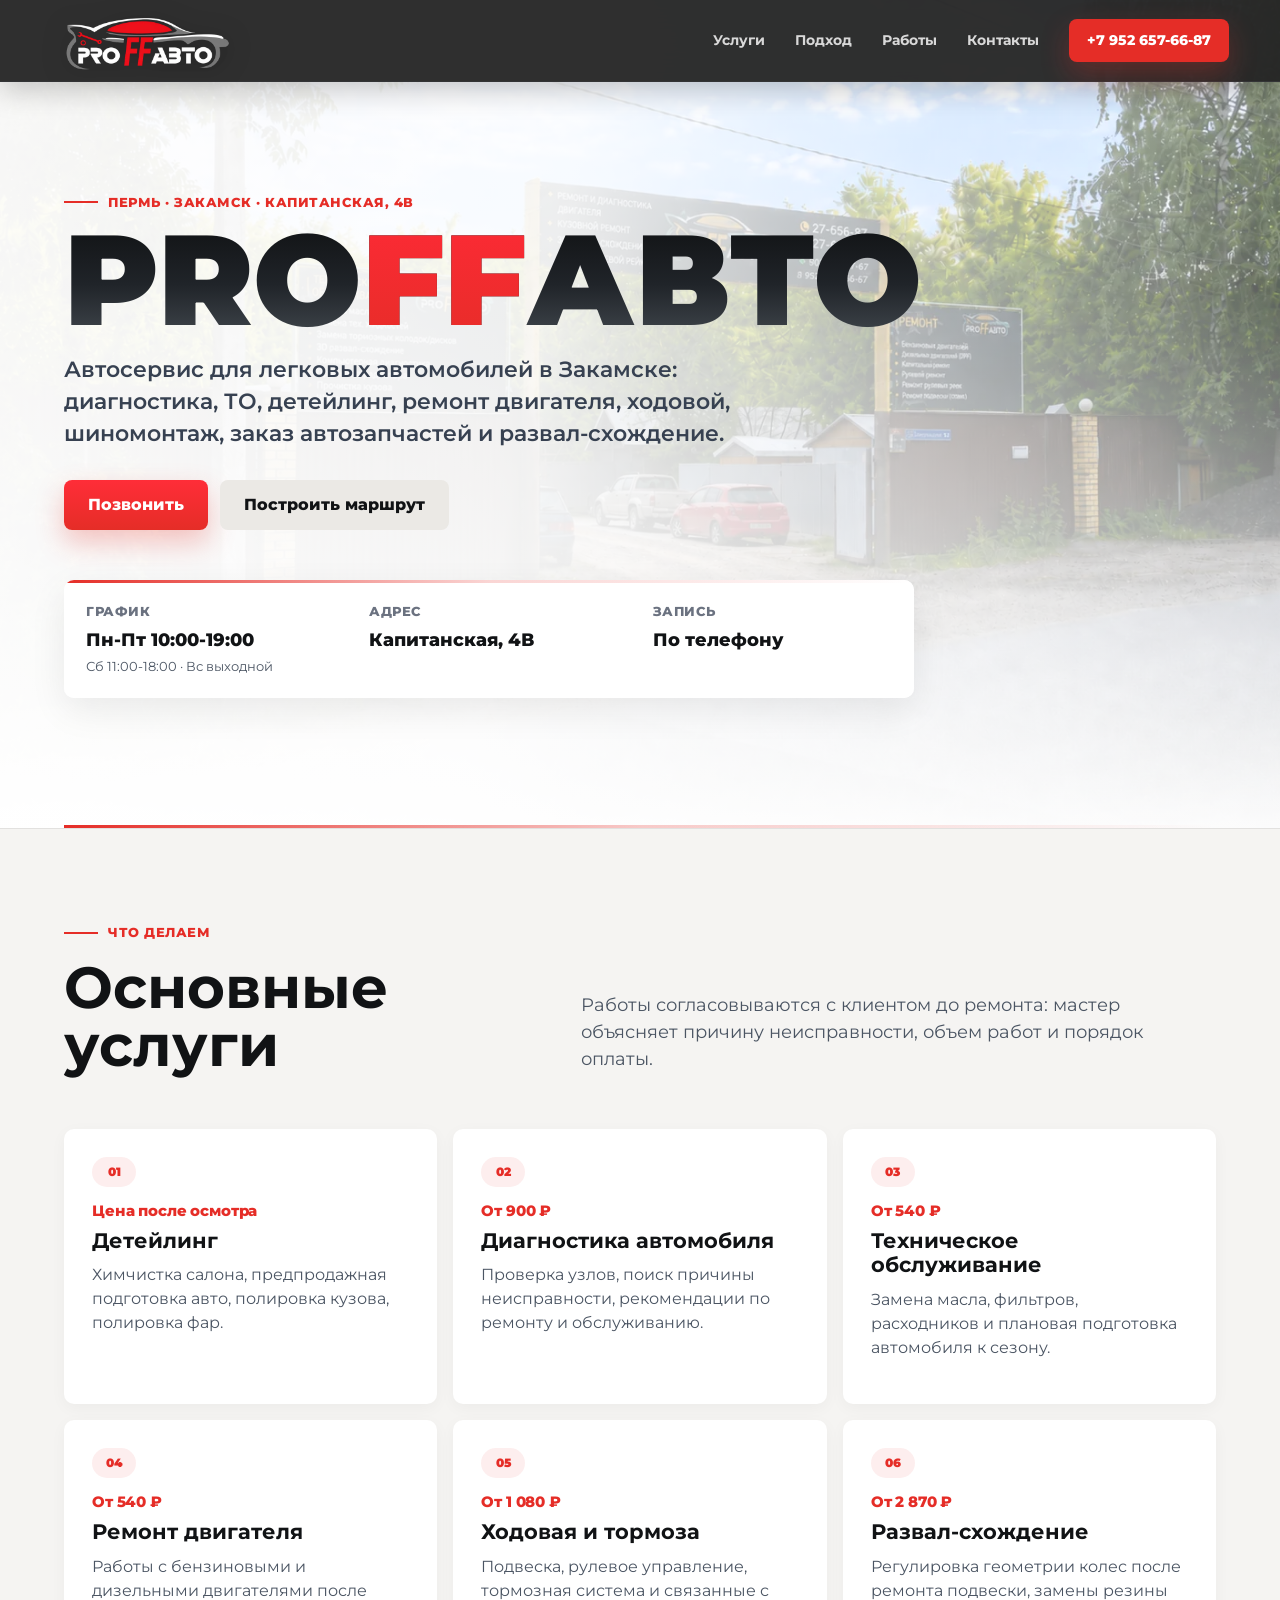
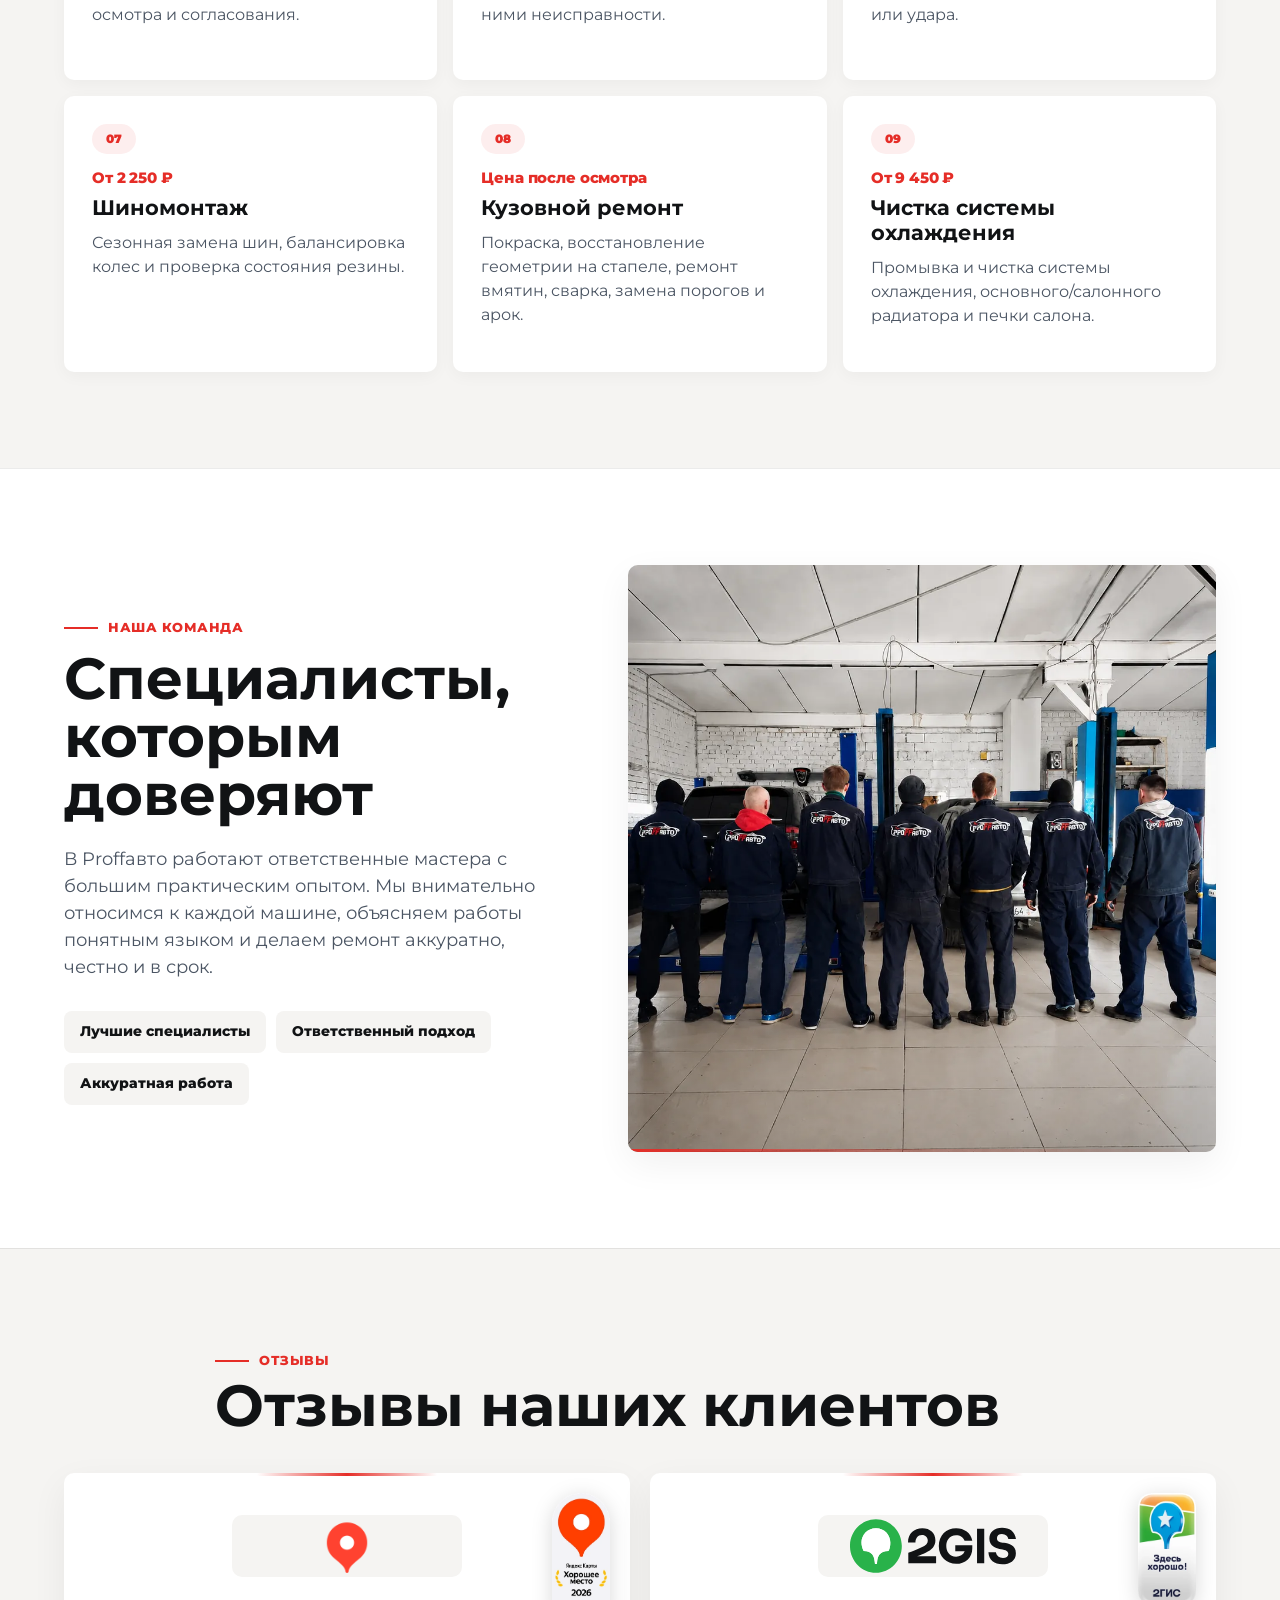
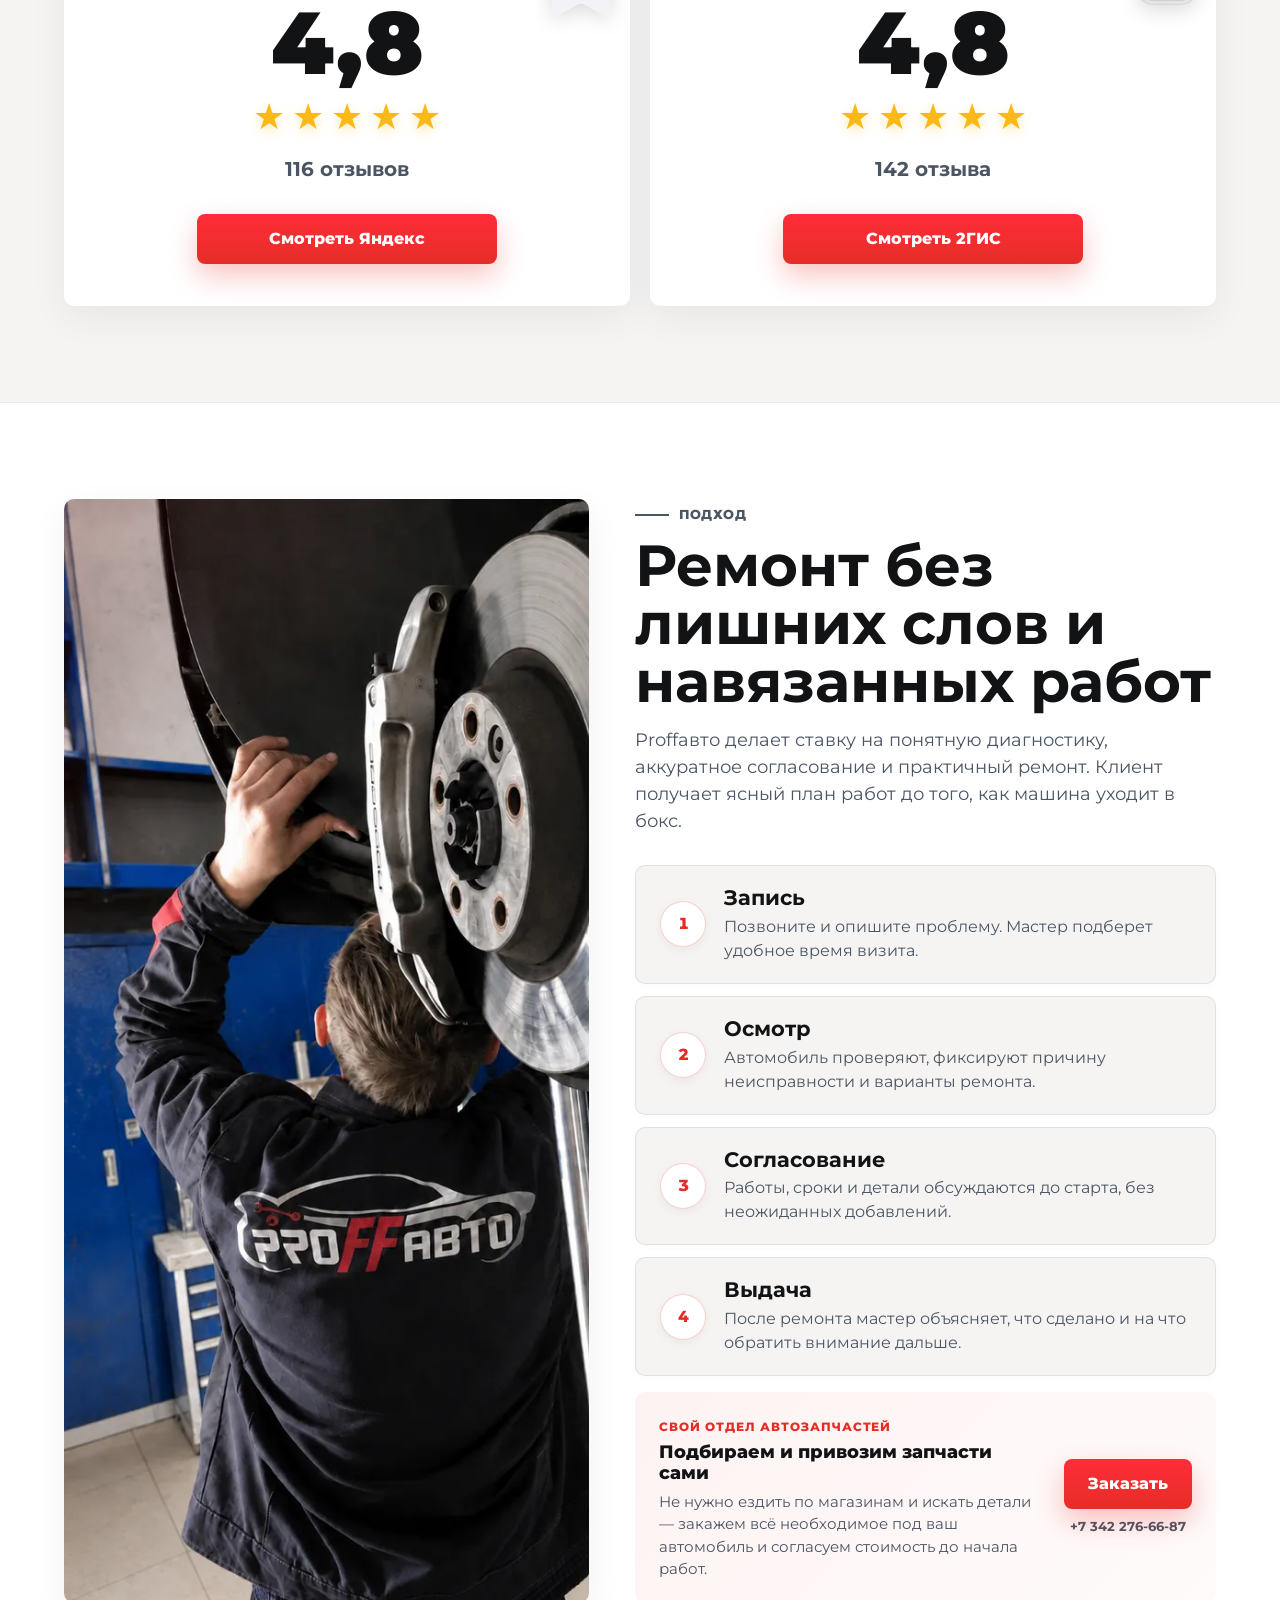
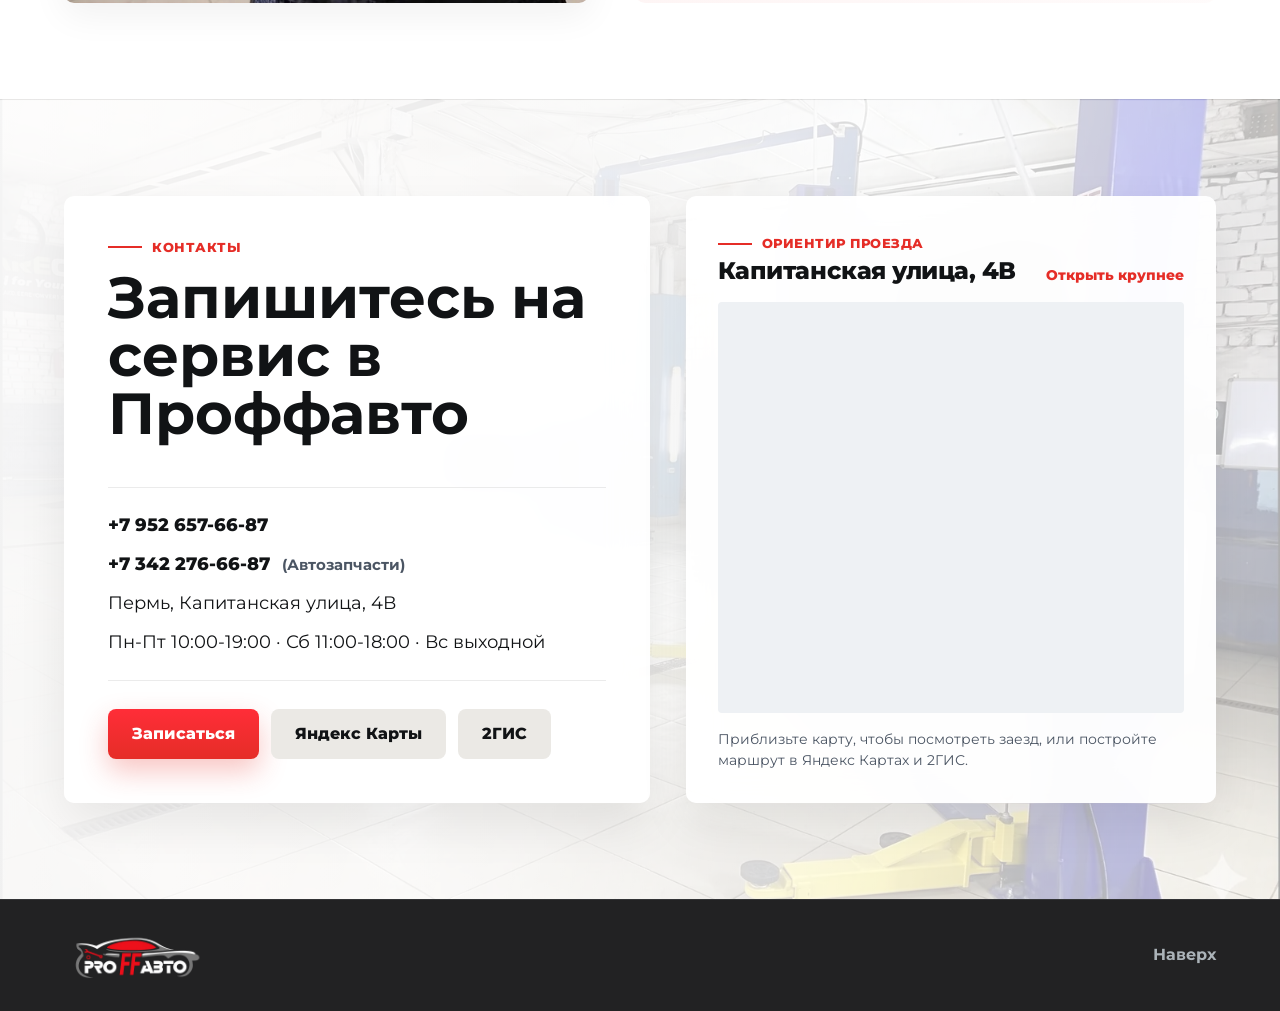
==== commit 04187eb0: "feat: add service prices, parts highlight, map widget, and update hero text" ====
--- a/index.html
+++ b/index.html
@@ -33,7 +33,7 @@
     content="Диагностика, ТО, ремонт двигателя, ходовой, кузовной ремонт, развал-схождение и шиномонтаж в Закамске (ул. Капитанская, 4В).">
   <meta name="twitter:image" content="https://proffauto159.ru/og-image.jpg">
   <title>Proffавто – автосервис и ремонт автомобилей в Закамске, Пермь</title>
-  <link rel="stylesheet" href="style.css?v=17">
+  <link rel="stylesheet" href="style.css?v=19">
   <script type="application/ld+json">
     {
       "@context": "https://schema.org",
@@ -120,8 +120,7 @@
       <div class="hero-content">
         <p class="eyebrow">Пермь · Закамск · Капитанская, 4В</p>
         <div class="hero-title" aria-hidden="true">PRO<span class="hero-ff">FF</span>АВТО</div>
-        <h1 class="hero-lead">Автосервис для легковых автомобилей в Закамске: диагностика, техническое обслуживание,
-          детейлинг, ремонт двигателя, ходовой, шиномонтаж и развал-схождение.</h1>
+        <h1 class="hero-lead">Автосервис для легковых автомобилей в Закамске: диагностика, ТО, детейлинг, ремонт двигателя, ходовой, шиномонтаж, заказ автозапчастей и развал-схождение.</h1>
 
         <div class="hero-actions">
           <a class="btn btn-primary" href="tel:+79526576687">Позвонить</a>
@@ -158,46 +157,55 @@
       <div class="services-grid">
         <article class="service-card">
           <span class="service-number">01</span>
+          <div class="service-price">Цена после осмотра</div>
           <h3>Детейлинг</h3>
           <p>Химчистка салона, предпродажная подготовка авто, полировка кузова, полировка фар.</p>
         </article>
         <article class="service-card">
           <span class="service-number">02</span>
+          <div class="service-price">От 900 ₽</div>
           <h3>Диагностика автомобиля</h3>
           <p>Проверка узлов, поиск причины неисправности, рекомендации по ремонту и обслуживанию.</p>
         </article>
         <article class="service-card">
           <span class="service-number">03</span>
+          <div class="service-price">От 540 ₽</div>
           <h3>Техническое обслуживание</h3>
           <p>Замена масла, фильтров, расходников и плановая подготовка автомобиля к сезону.</p>
         </article>
         <article class="service-card">
           <span class="service-number">04</span>
+          <div class="service-price">От 540 ₽</div>
           <h3>Ремонт двигателя</h3>
           <p>Работы с бензиновыми и дизельными двигателями после осмотра и согласования.</p>
         </article>
         <article class="service-card">
           <span class="service-number">05</span>
+          <div class="service-price">От 1 080 ₽</div>
           <h3>Ходовая и тормоза</h3>
           <p>Подвеска, рулевое управление, тормозная система и связанные с ними неисправности.</p>
         </article>
         <article class="service-card">
           <span class="service-number">06</span>
+          <div class="service-price">От 2 870 ₽</div>
           <h3>Развал-схождение</h3>
           <p>Регулировка геометрии колес после ремонта подвески, замены резины или удара.</p>
         </article>
         <article class="service-card">
           <span class="service-number">07</span>
+          <div class="service-price">От 2 250 ₽</div>
           <h3>Шиномонтаж</h3>
           <p>Сезонная замена шин, балансировка колес и проверка состояния резины.</p>
         </article>
         <article class="service-card">
           <span class="service-number">08</span>
+          <div class="service-price">Цена после осмотра</div>
           <h3>Кузовной ремонт</h3>
           <p>Покраска, восстановление геометрии на стапеле, ремонт вмятин, сварка, замена порогов и арок.</p>
         </article>
         <article class="service-card">
           <span class="service-number">09</span>
+          <div class="service-price">От 9 450 ₽</div>
           <h3>Чистка системы охлаждения</h3>
           <p>Промывка и чистка системы охлаждения, основного/салонного радиатора и печки салона.</p>
         </article>
@@ -313,6 +321,18 @@
             </div>
           </div>
         </div>
+
+        <aside class="parts-highlight" aria-label="Свой отдел автозапчастей">
+          <div class="parts-highlight-body">
+            <span class="parts-highlight-tag">Свой отдел автозапчастей</span>
+            <h3>Подбираем и привозим запчасти сами</h3>
+            <p>Не нужно ездить по магазинам и искать детали — закажем всё необходимое под ваш автомобиль и согласуем стоимость до начала работ.</p>
+          </div>
+          <div class="parts-highlight-actions">
+            <a class="btn btn-primary" href="tel:+73422766687">Заказать</a>
+            <a class="parts-highlight-number" href="tel:+73422766687">+7 342 276-66-87</a>
+          </div>
+        </aside>
       </div>
     </section>
 
@@ -339,6 +359,29 @@
           <a class="btn btn-secondary" href="https://go.2gis.com/cyw1y" target="_blank" rel="noreferrer">2ГИС</a>
         </div>
       </div>
+
+      <div class="contact-map-card">
+        <div class="contact-map-head">
+          <div>
+            <p class="eyebrow">Ориентир проезда</p>
+            <h3>Капитанская улица, 4В</h3>
+          </div>
+          <a class="contact-map-link"
+            href="https://yandex.com/maps/org/proffauto/19250466593/?ll=56.021358%2C58.025476&z=16" target="_blank"
+            rel="noreferrer">Открыть крупнее</a>
+        </div>
+
+        <div class="contact-map-frame">
+          <iframe
+            title="Мини-карта проезда к автосервису Proffавто на Капитанской улице, 4В"
+            src="https://yandex.ru/map-widget/v1/?ll=56.021358%2C58.025476&mode=search&oid=19250466593&ol=biz&z=16"
+            loading="lazy"
+            referrerpolicy="no-referrer-when-downgrade"
+            allowfullscreen></iframe>
+        </div>
+
+        <p class="contact-map-note">Приблизьте карту, чтобы посмотреть заезд, или постройте маршрут в Яндекс Картах и 2ГИС.</p>
+      </div>
     </section>
   </main>
 
--- a/style.css
+++ b/style.css
@@ -590,6 +590,21 @@
   font-weight: 900;
 }
 
+.service-number:has(+ .service-price) {
+  margin-bottom: 14px;
+}
+
+.service-price {
+  position: relative;
+  z-index: 1;
+  margin-bottom: 8px;
+  color: var(--red);
+  font-size: 15px;
+  font-weight: 800;
+  line-height: 20px;
+  letter-spacing: -0.01em;
+}
+
 .service-card h3,
 .service-card p,
 .service-card .service-content {
@@ -939,6 +954,66 @@
   margin-bottom: 4px;
 }
 
+.parts-highlight {
+  display: flex;
+  align-items: center;
+  justify-content: space-between;
+  gap: 20px;
+  flex-wrap: wrap;
+  margin-top: 16px;
+  padding: 22px 24px;
+  background: linear-gradient(135deg, rgba(229, 45, 39, 0.06), rgba(229, 45, 39, 0.02));
+  border: none;
+  border-radius: var(--card-radius);
+}
+
+.parts-highlight-body {
+  flex: 1 1 280px;
+}
+
+.parts-highlight-tag {
+  display: inline-block;
+  margin-bottom: 6px;
+  color: var(--red);
+  font-size: 12px;
+  font-weight: 800;
+  letter-spacing: 0.08em;
+  text-transform: uppercase;
+}
+
+.parts-highlight h3 {
+  margin: 0 0 6px;
+  font-size: 18px;
+  font-weight: 800;
+  color: var(--text);
+}
+
+.parts-highlight p {
+  margin: 0;
+  font-size: 15px;
+  line-height: 1.5;
+  color: var(--muted);
+}
+
+.parts-highlight-actions {
+  display: grid;
+  justify-items: center;
+  gap: 8px;
+}
+
+.parts-highlight-number {
+  font-size: 13px;
+  font-weight: 700;
+  color: var(--muted);
+  white-space: nowrap;
+  transition: color 0.18s ease;
+}
+
+.parts-highlight-number:hover,
+.parts-highlight-number:focus-visible {
+  color: var(--red);
+}
+
 /* ==========================================================================
    Секция работ (Works: До / После)
    ========================================================================== */
@@ -1252,8 +1327,10 @@
 
 .contact-section {
   display: grid;
+  grid-template-columns: minmax(0, 1.05fr) minmax(0, 0.95fr);
+  gap: clamp(20px, 3vw, 36px);
   min-height: 620px;
-  align-items: center;
+  align-items: stretch;
   background:
     linear-gradient(105deg, rgba(255, 255, 255, 0.96), rgba(255, 255, 255, 0.9) 48%, rgba(255, 255, 255, 0.65)),
     url("offer.webp");
@@ -1262,14 +1339,87 @@
   border-top: 1px solid var(--line);
 }
 
-.contact-card {
-  width: min(820px, 100%);
+.contact-card,
+.contact-map-card {
+  width: 100%;
   padding: clamp(24px, 4vw, 44px);
   background: rgba(255, 255, 255, 0.95);
   border: none;
   border-radius: var(--card-radius);
   box-shadow: 0 20px 50px rgba(0, 0, 0, 0.08);
   backdrop-filter: blur(18px);
+}
+
+.contact-card {
+  display: flex;
+  flex-direction: column;
+  justify-content: center;
+}
+
+.contact-map-card {
+  display: flex;
+  flex-direction: column;
+  gap: 16px;
+  padding: clamp(22px, 3vw, 32px);
+}
+
+.contact-map-head {
+  display: flex;
+  align-items: flex-end;
+  justify-content: space-between;
+  gap: 16px;
+  flex-wrap: wrap;
+}
+
+.contact-map-head .eyebrow {
+  margin-bottom: 6px;
+}
+
+.contact-map-head h3 {
+  margin: 0;
+  font-size: clamp(20px, 2.2vw, 24px);
+  font-weight: 800;
+  letter-spacing: -0.02em;
+  color: var(--text);
+}
+
+.contact-map-link {
+  font-size: 14px;
+  font-weight: 800;
+  color: var(--red);
+  white-space: nowrap;
+  transition: opacity 0.18s ease;
+}
+
+.contact-map-link:hover,
+.contact-map-link:focus-visible {
+  text-decoration: underline;
+  text-underline-offset: 4px;
+}
+
+.contact-map-frame {
+  position: relative;
+  flex: 1;
+  min-height: 320px;
+  border-radius: calc(var(--card-radius) - 6px);
+  overflow: hidden;
+  border: none;
+  background: #eef1f4;
+}
+
+.contact-map-frame iframe {
+  display: block;
+  width: 100%;
+  height: 100%;
+  min-height: 320px;
+  border: 0;
+}
+
+.contact-map-note {
+  margin: 0;
+  color: var(--muted);
+  font-size: 14px;
+  line-height: 1.5;
 }
 
 .contact-lines {
@@ -1476,7 +1626,8 @@
   .reveal-ready .team-content,
   .reveal-ready .team-photo,
   .reveal-ready .work-comparison,
-  .reveal-ready .contact-card {
+  .reveal-ready .contact-card,
+  .reveal-ready .contact-map-card {
     opacity: 0;
     transform: translateY(28px);
     transition: opacity 0.72s ease, transform 0.72s ease;
@@ -1566,6 +1717,11 @@
   .steps {
     order: 5;
     margin-top: 16px;
+  }
+
+  .parts-highlight {
+    order: 6;
+    margin-top: 6px;
   }
 
   .services-grid {
@@ -1766,6 +1922,16 @@
     margin-bottom: 22px;
   }
 
+  .service-number:has(+ .service-price) {
+    margin-bottom: 8px;
+  }
+
+  .service-price {
+    margin-bottom: 6px;
+    font-size: 14px;
+    line-height: 18px;
+  }
+
   .image-panel {
     min-height: 330px;
   }
@@ -1832,6 +1998,11 @@
     width: 38px;
     height: 38px;
   }
+
+  .contact-map-frame,
+  .contact-map-frame iframe {
+    min-height: 260px;
+  }
 }
 
 @media (max-width: 440px) {
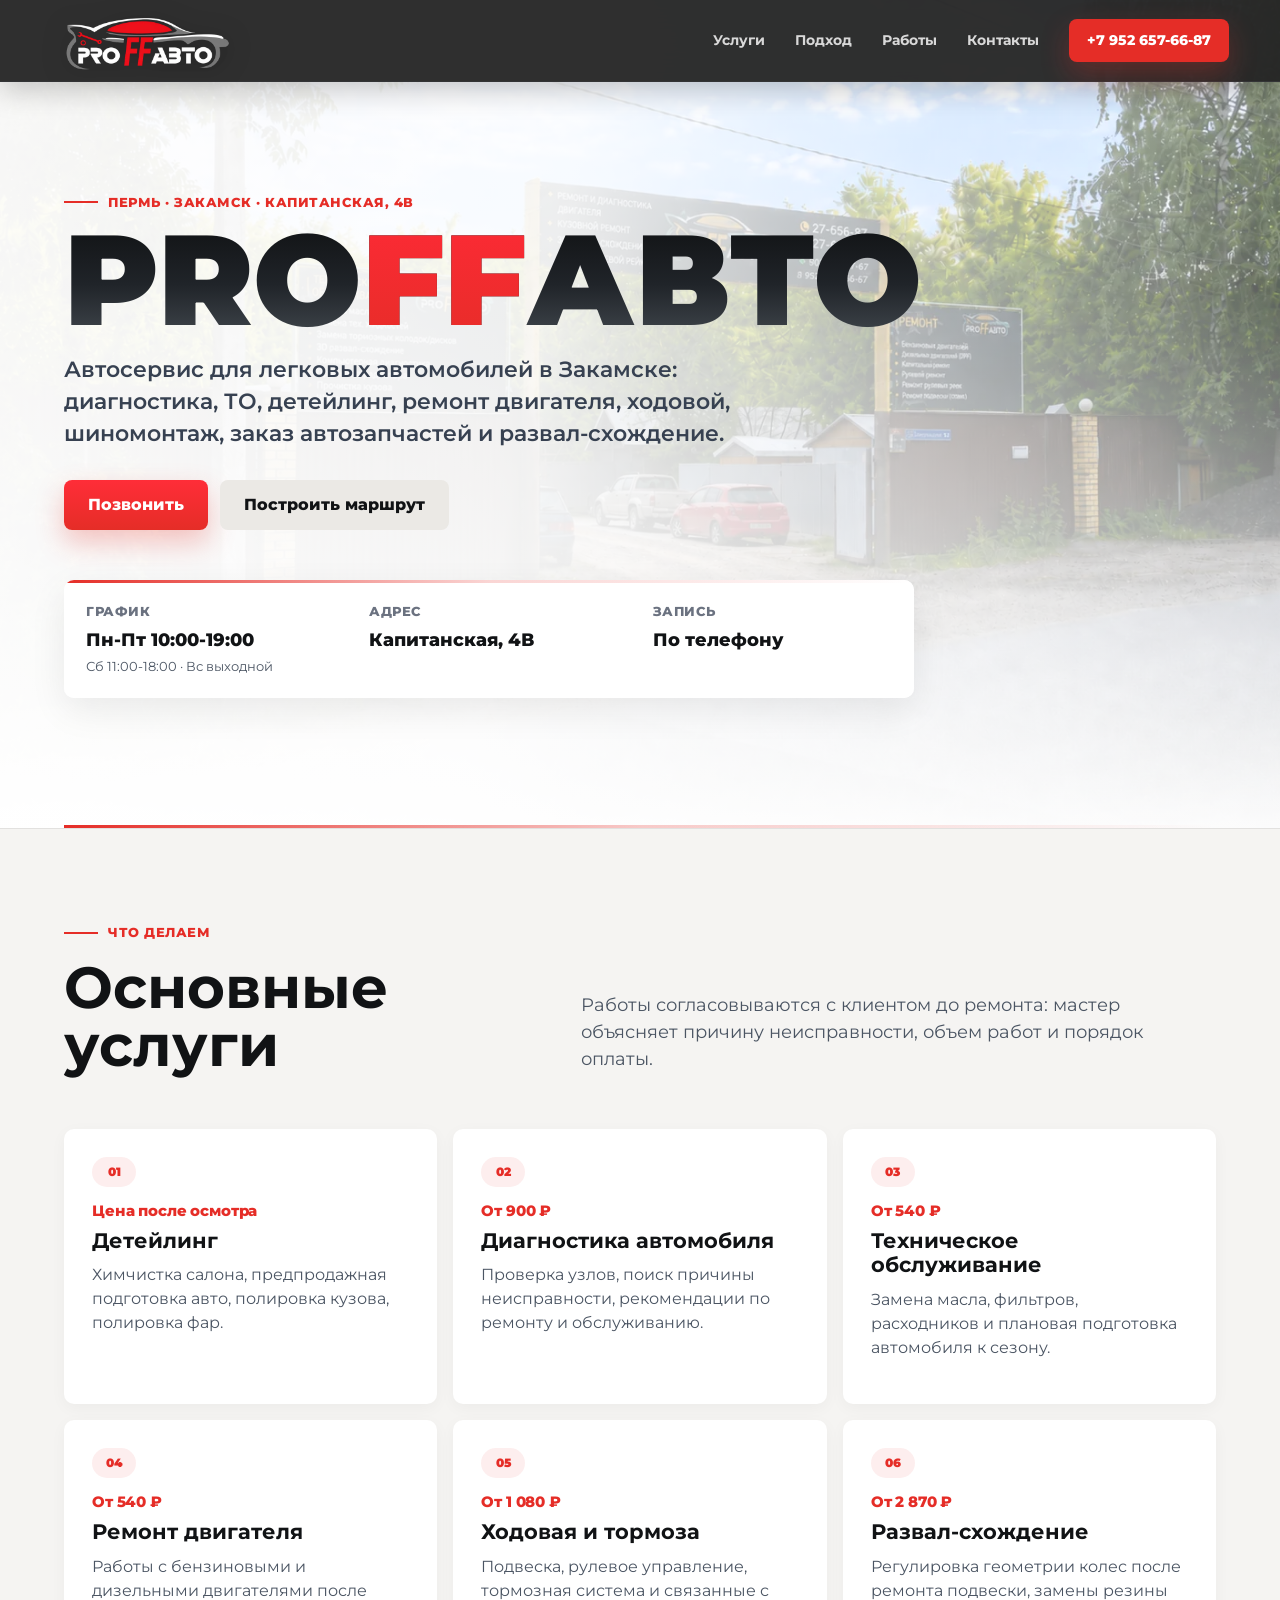
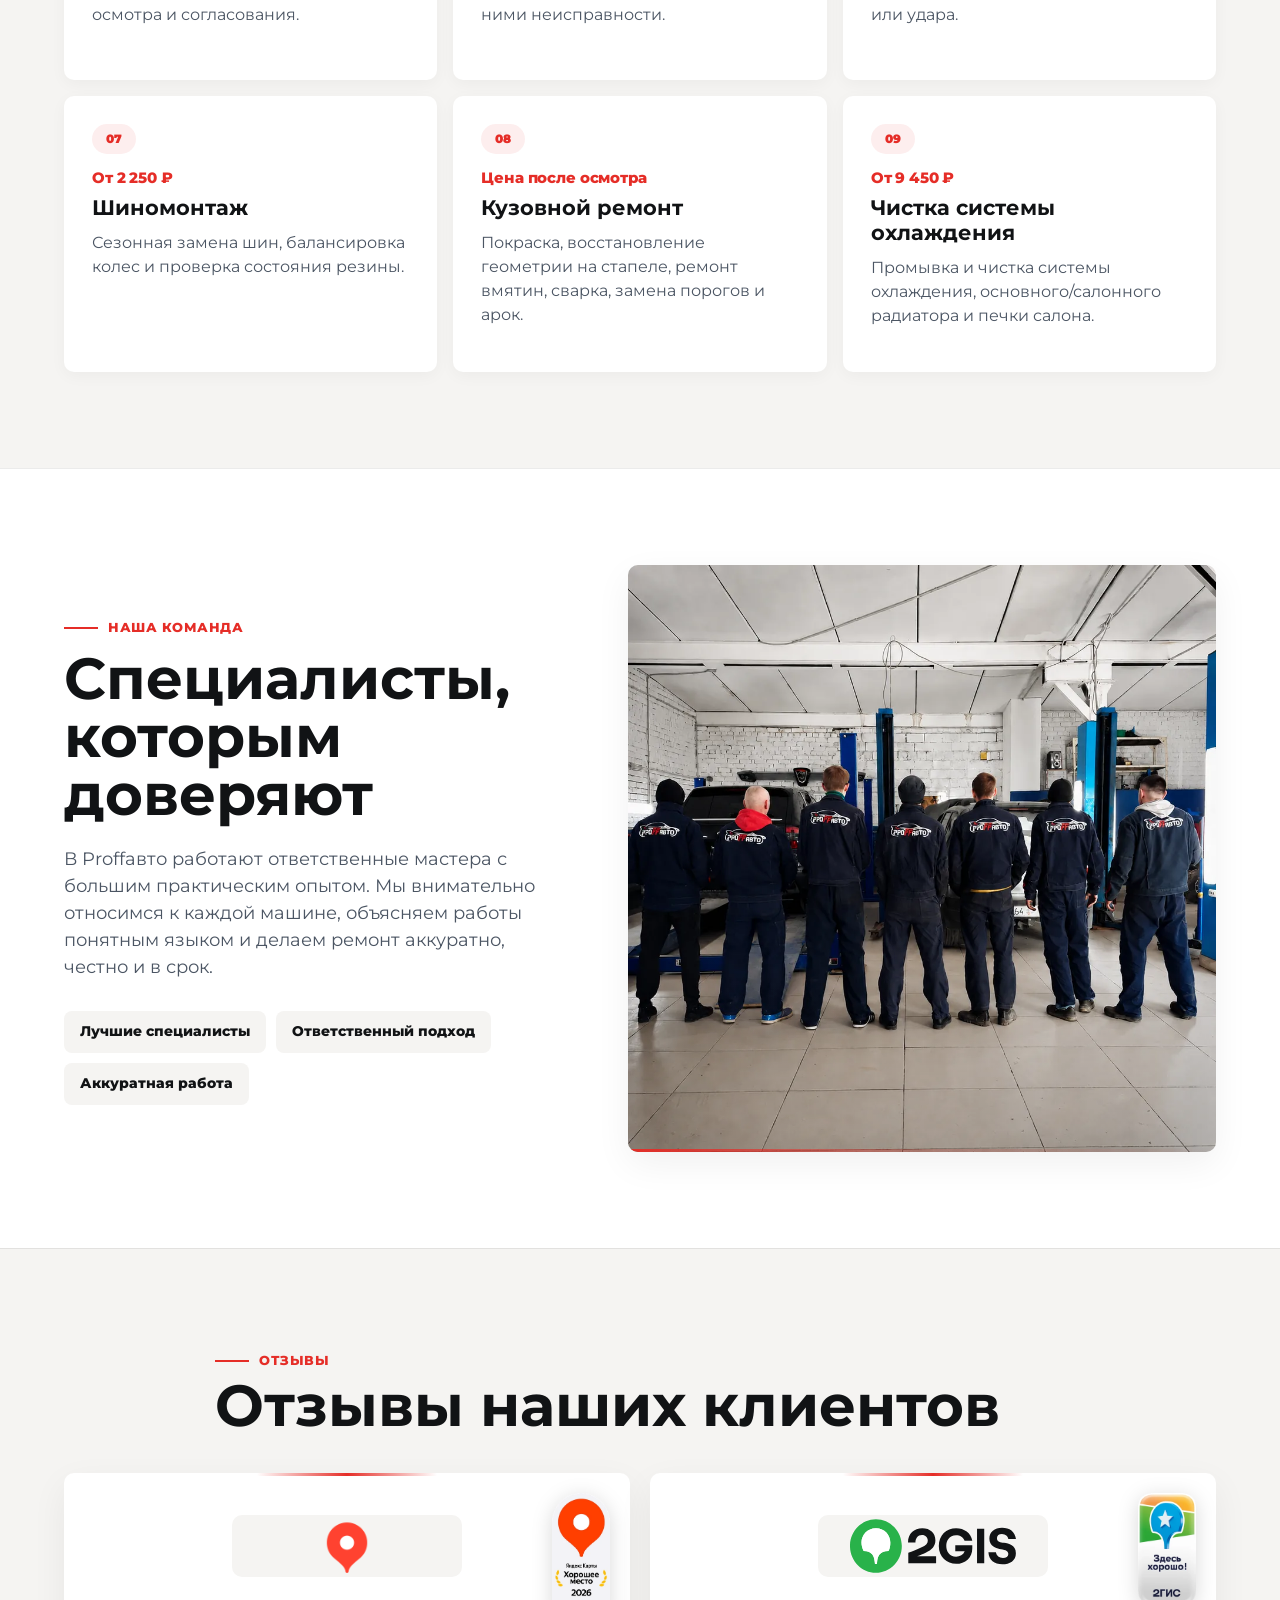
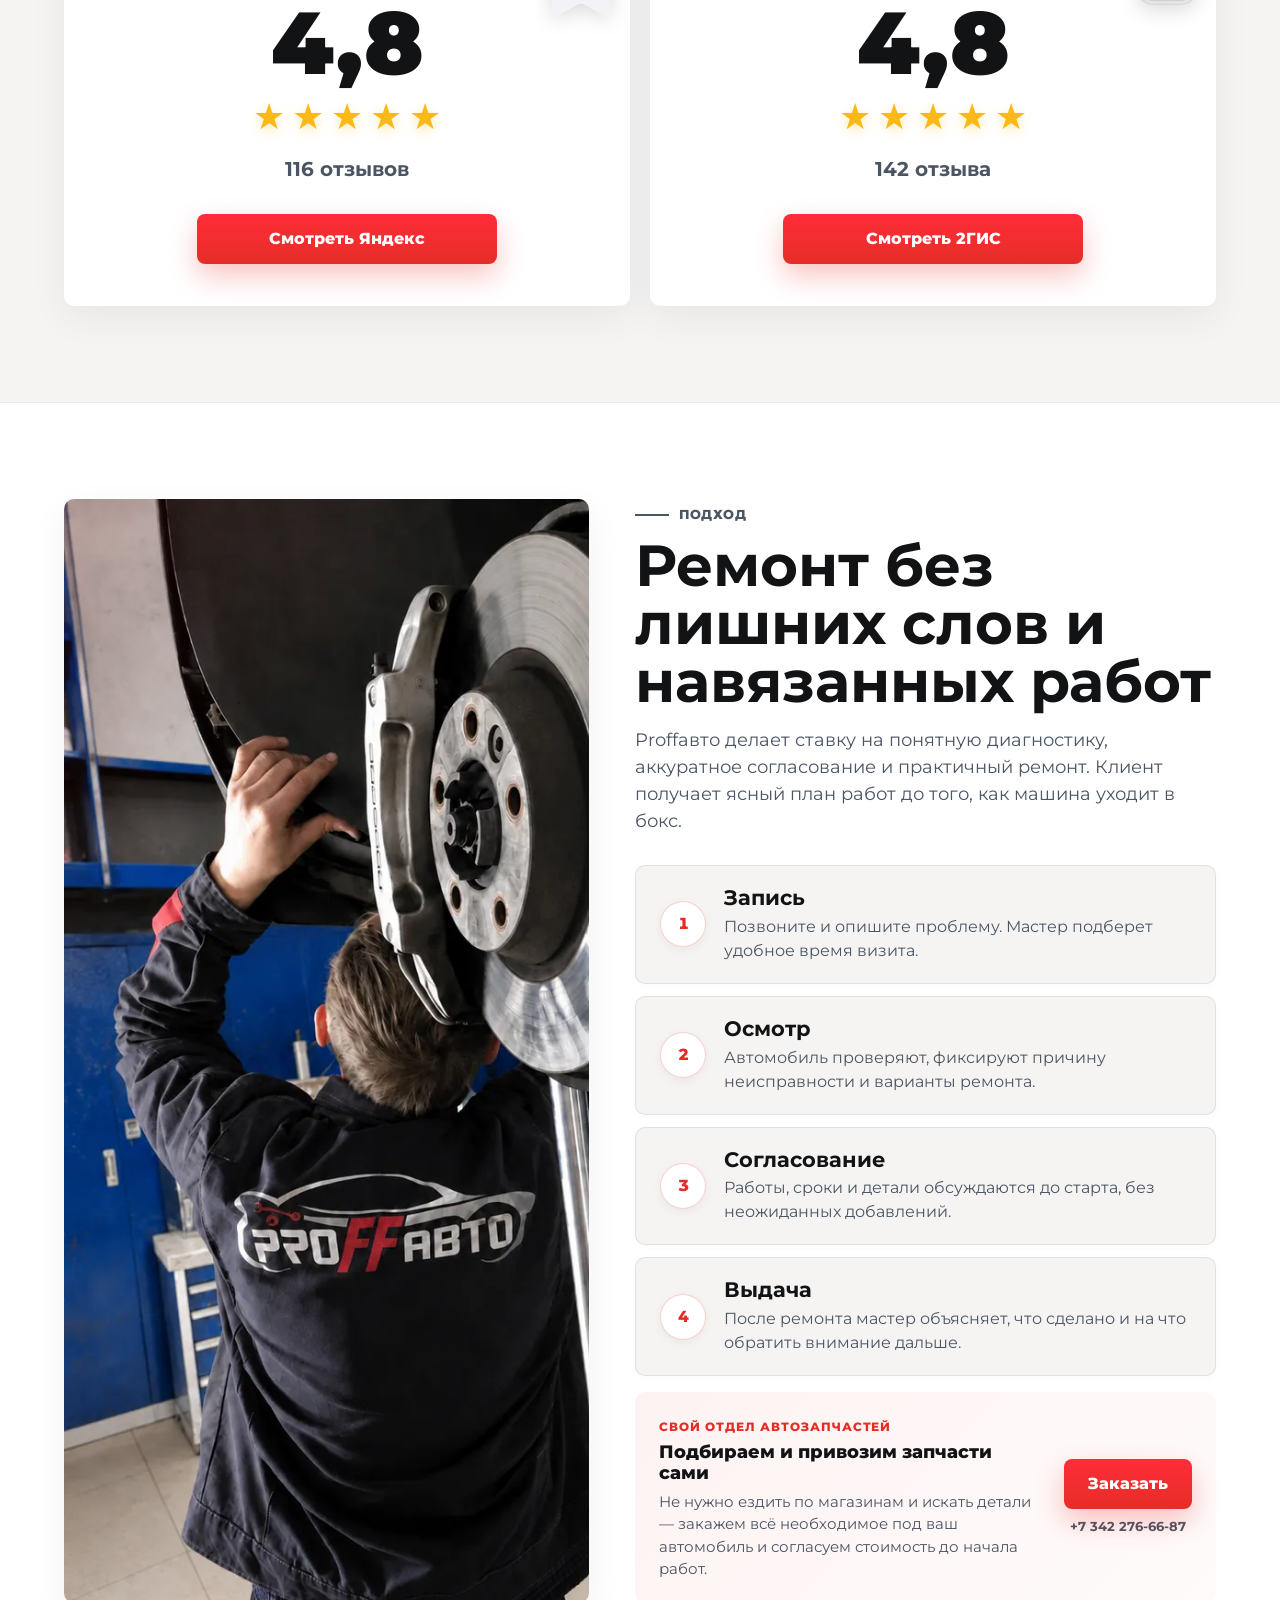
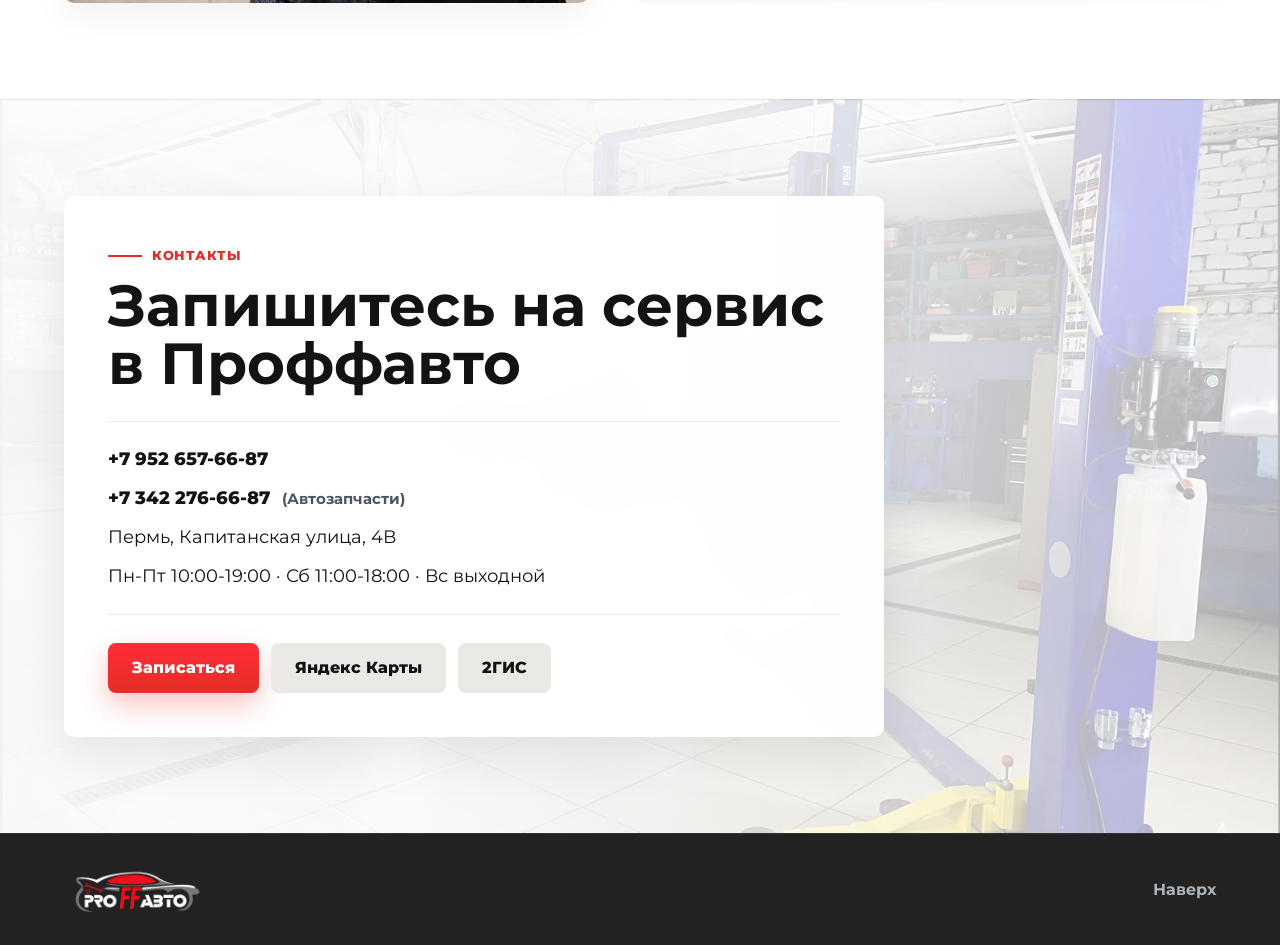
==== commit d28b12d8: "chore: remove bottom Yandex map widget from contacts" ====
--- a/index.html
+++ b/index.html
@@ -33,7 +33,7 @@
     content="Диагностика, ТО, ремонт двигателя, ходовой, кузовной ремонт, развал-схождение и шиномонтаж в Закамске (ул. Капитанская, 4В).">
   <meta name="twitter:image" content="https://proffauto159.ru/og-image.jpg">
   <title>Proffавто – автосервис и ремонт автомобилей в Закамске, Пермь</title>
-  <link rel="stylesheet" href="style.css?v=19">
+  <link rel="stylesheet" href="style.css?v=20">
   <script type="application/ld+json">
     {
       "@context": "https://schema.org",
@@ -359,29 +359,6 @@
           <a class="btn btn-secondary" href="https://go.2gis.com/cyw1y" target="_blank" rel="noreferrer">2ГИС</a>
         </div>
       </div>
-
-      <div class="contact-map-card">
-        <div class="contact-map-head">
-          <div>
-            <p class="eyebrow">Ориентир проезда</p>
-            <h3>Капитанская улица, 4В</h3>
-          </div>
-          <a class="contact-map-link"
-            href="https://yandex.com/maps/org/proffauto/19250466593/?ll=56.021358%2C58.025476&z=16" target="_blank"
-            rel="noreferrer">Открыть крупнее</a>
-        </div>
-
-        <div class="contact-map-frame">
-          <iframe
-            title="Мини-карта проезда к автосервису Proffавто на Капитанской улице, 4В"
-            src="https://yandex.ru/map-widget/v1/?ll=56.021358%2C58.025476&mode=search&oid=19250466593&ol=biz&z=16"
-            loading="lazy"
-            referrerpolicy="no-referrer-when-downgrade"
-            allowfullscreen></iframe>
-        </div>
-
-        <p class="contact-map-note">Приблизьте карту, чтобы посмотреть заезд, или постройте маршрут в Яндекс Картах и 2ГИС.</p>
-      </div>
     </section>
   </main>
 
--- a/style.css
+++ b/style.css
@@ -1327,10 +1327,8 @@
 
 .contact-section {
   display: grid;
-  grid-template-columns: minmax(0, 1.05fr) minmax(0, 0.95fr);
-  gap: clamp(20px, 3vw, 36px);
   min-height: 620px;
-  align-items: stretch;
+  align-items: center;
   background:
     linear-gradient(105deg, rgba(255, 255, 255, 0.96), rgba(255, 255, 255, 0.9) 48%, rgba(255, 255, 255, 0.65)),
     url("offer.webp");
@@ -1339,87 +1337,14 @@
   border-top: 1px solid var(--line);
 }
 
-.contact-card,
-.contact-map-card {
-  width: 100%;
+.contact-card {
+  width: min(820px, 100%);
   padding: clamp(24px, 4vw, 44px);
   background: rgba(255, 255, 255, 0.95);
   border: none;
   border-radius: var(--card-radius);
   box-shadow: 0 20px 50px rgba(0, 0, 0, 0.08);
   backdrop-filter: blur(18px);
-}
-
-.contact-card {
-  display: flex;
-  flex-direction: column;
-  justify-content: center;
-}
-
-.contact-map-card {
-  display: flex;
-  flex-direction: column;
-  gap: 16px;
-  padding: clamp(22px, 3vw, 32px);
-}
-
-.contact-map-head {
-  display: flex;
-  align-items: flex-end;
-  justify-content: space-between;
-  gap: 16px;
-  flex-wrap: wrap;
-}
-
-.contact-map-head .eyebrow {
-  margin-bottom: 6px;
-}
-
-.contact-map-head h3 {
-  margin: 0;
-  font-size: clamp(20px, 2.2vw, 24px);
-  font-weight: 800;
-  letter-spacing: -0.02em;
-  color: var(--text);
-}
-
-.contact-map-link {
-  font-size: 14px;
-  font-weight: 800;
-  color: var(--red);
-  white-space: nowrap;
-  transition: opacity 0.18s ease;
-}
-
-.contact-map-link:hover,
-.contact-map-link:focus-visible {
-  text-decoration: underline;
-  text-underline-offset: 4px;
-}
-
-.contact-map-frame {
-  position: relative;
-  flex: 1;
-  min-height: 320px;
-  border-radius: calc(var(--card-radius) - 6px);
-  overflow: hidden;
-  border: none;
-  background: #eef1f4;
-}
-
-.contact-map-frame iframe {
-  display: block;
-  width: 100%;
-  height: 100%;
-  min-height: 320px;
-  border: 0;
-}
-
-.contact-map-note {
-  margin: 0;
-  color: var(--muted);
-  font-size: 14px;
-  line-height: 1.5;
 }
 
 .contact-lines {
@@ -1626,8 +1551,7 @@
   .reveal-ready .team-content,
   .reveal-ready .team-photo,
   .reveal-ready .work-comparison,
-  .reveal-ready .contact-card,
-  .reveal-ready .contact-map-card {
+  .reveal-ready .contact-card {
     opacity: 0;
     transform: translateY(28px);
     transition: opacity 0.72s ease, transform 0.72s ease;
@@ -1998,11 +1922,6 @@
     width: 38px;
     height: 38px;
   }
-
-  .contact-map-frame,
-  .contact-map-frame iframe {
-    min-height: 260px;
-  }
 }
 
 @media (max-width: 440px) {
